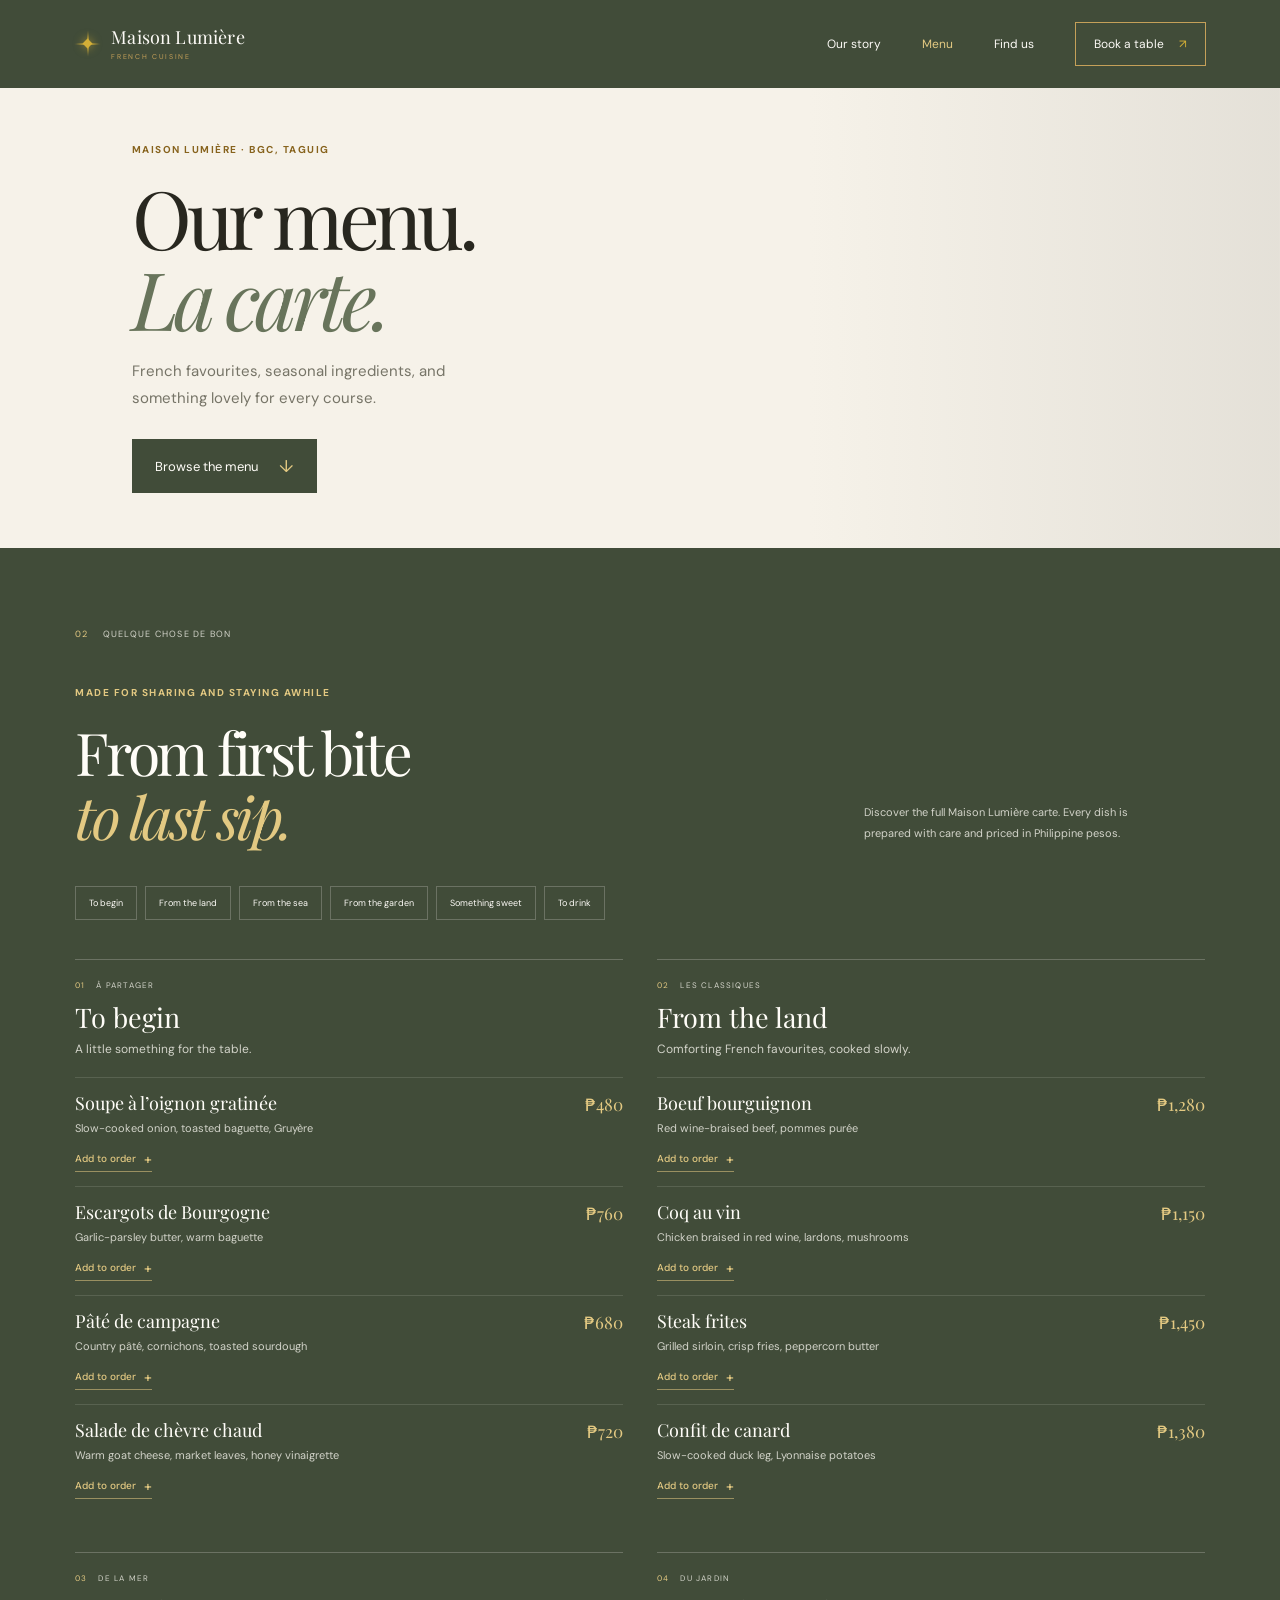
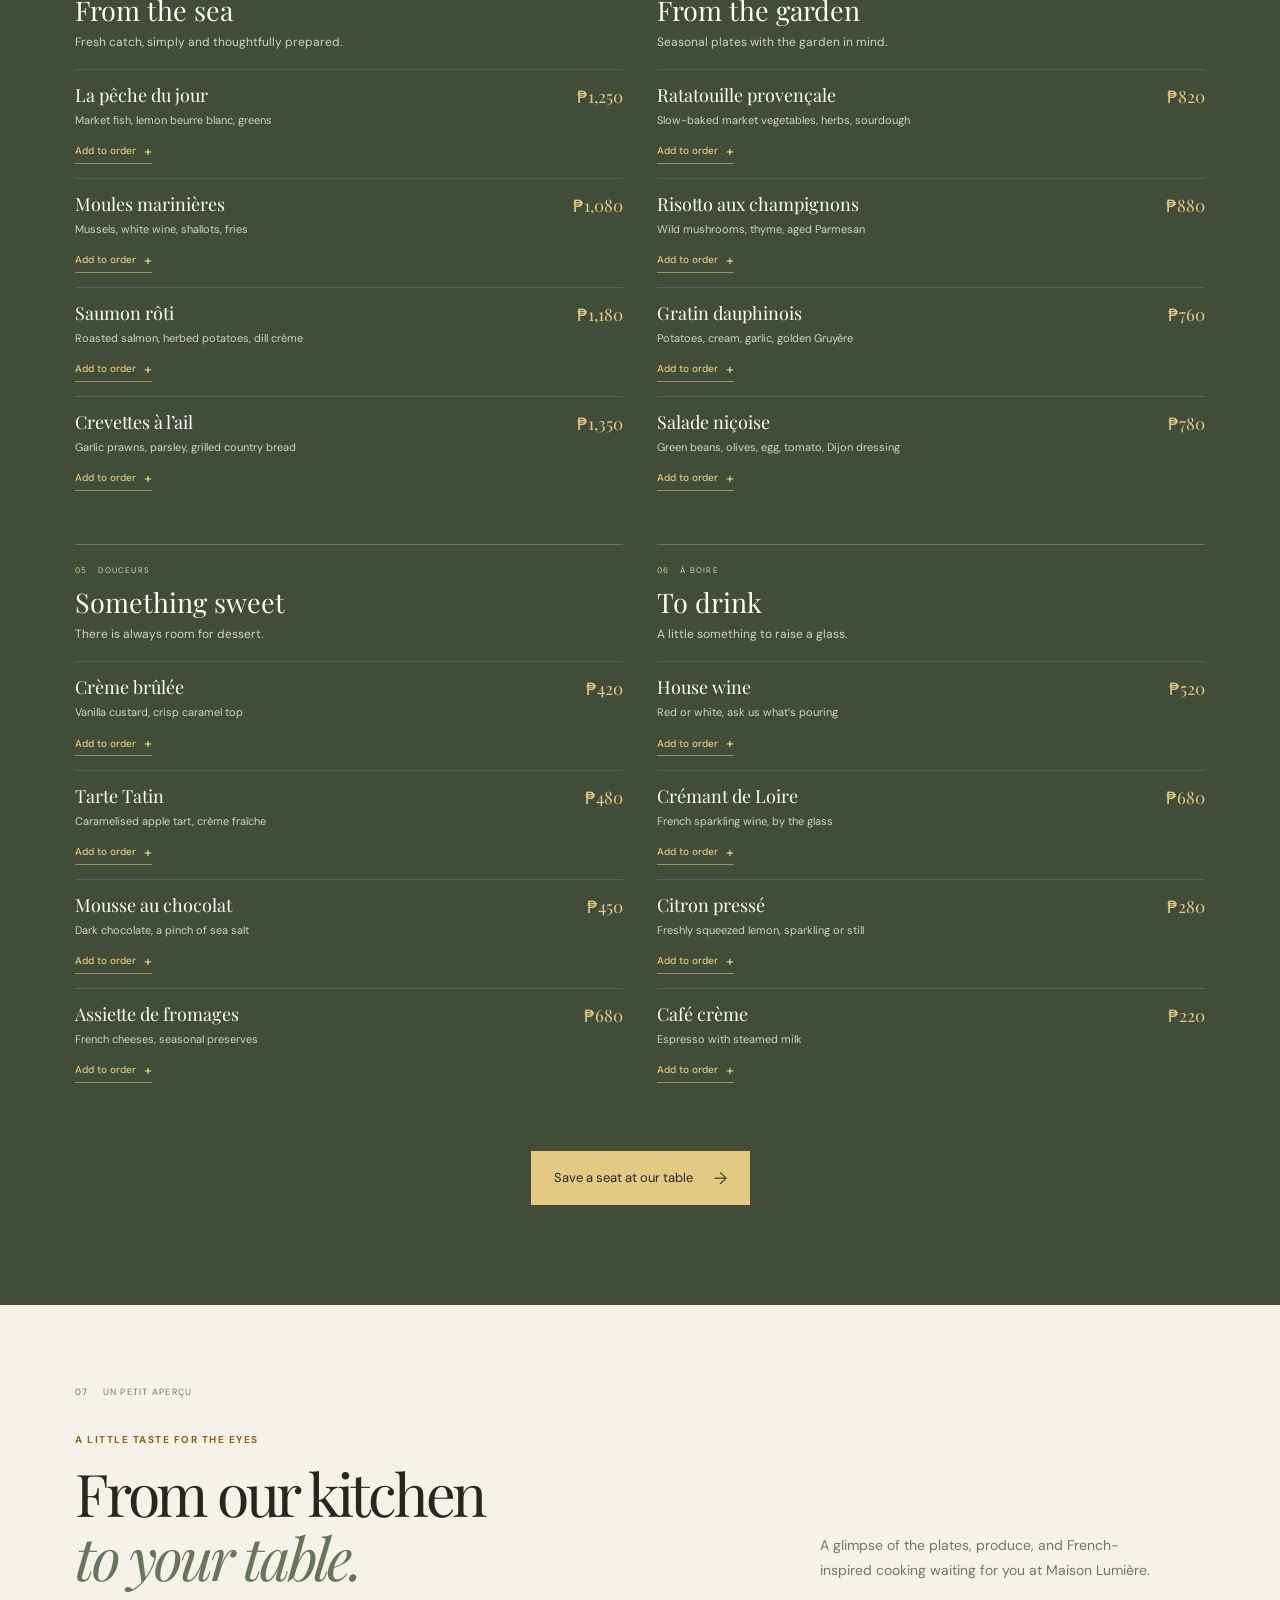
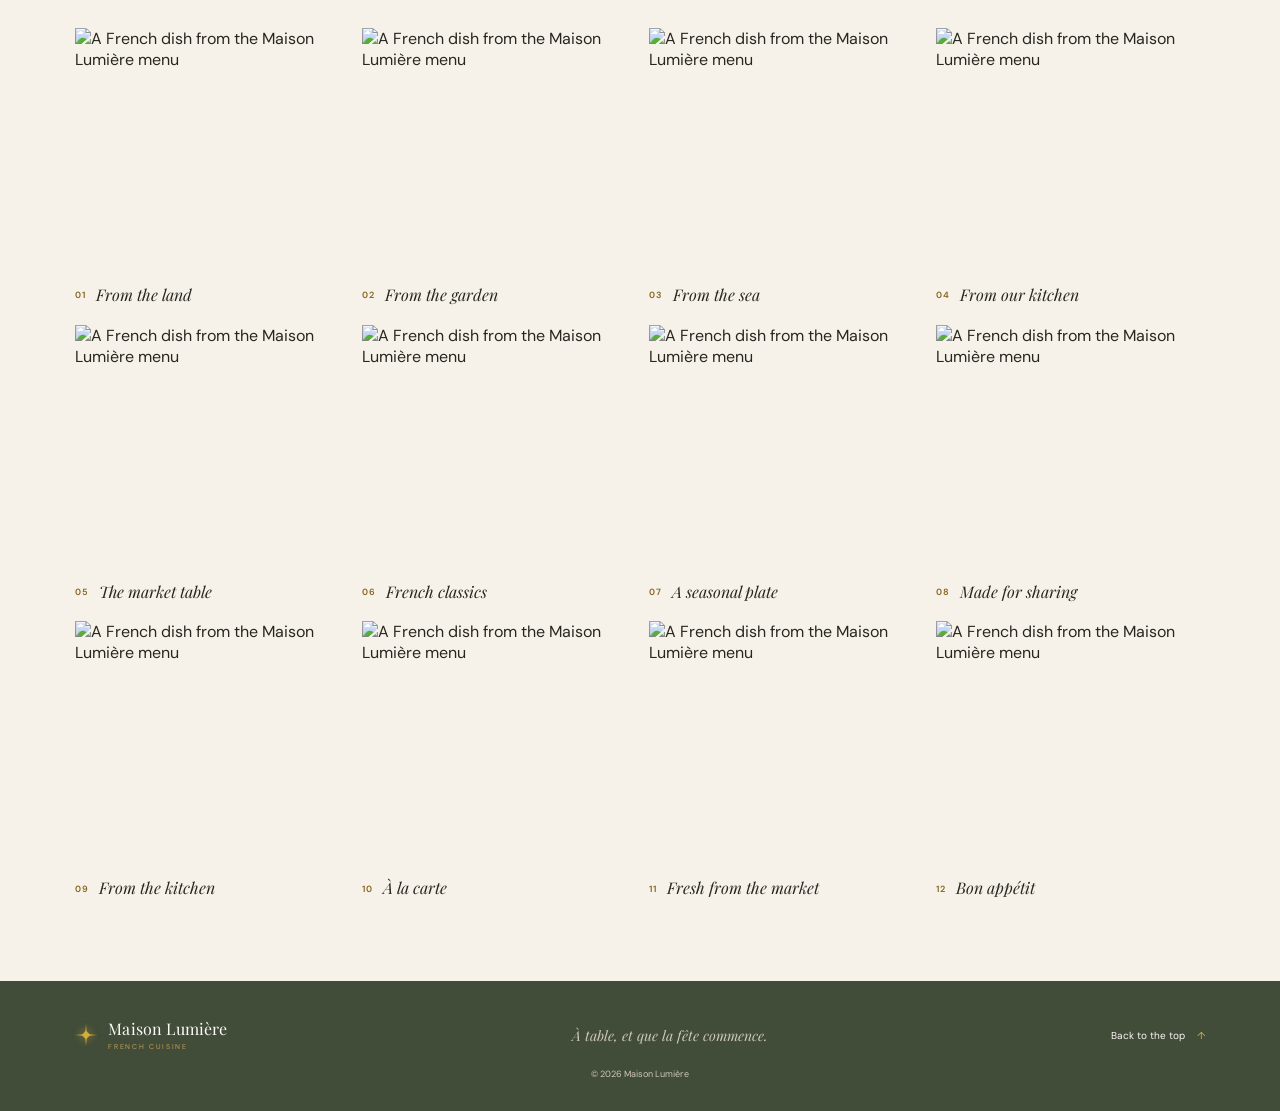
==== maison-lumiere-website/menu.html @ 38ede460 "Add Maison Lumière website pages Add the front-end pages, shared styles and scripts, and the standal" ====
<!doctype html>
<html lang="en">
<head>
  <meta charset="utf-8">
  <meta name="viewport" content="width=device-width, initial-scale=1">
  <meta name="theme-color" content="#f6f2e9">
  <meta name="description" content="Explore the Maison Lumière menu: French bistro favourites, seasonal plates, desserts, and drinks in Philippine pesos.">
  <title>Our Menu — Maison Lumière</title>
  <link rel="preconnect" href="https://fonts.googleapis.com">
  <link rel="preconnect" href="https://fonts.gstatic.com" crossorigin>
  <link href="https://fonts.googleapis.com/css2?family=DM+Sans:wght@400;500;600;700&family=Montserrat:wght@400;500&family=Playfair+Display:ital,wght@0,400;0,500;0,600;1,400;1,500&display=swap" rel="stylesheet">
  <link rel="stylesheet" href="styles.css">
  <script src="script.js" defer></script>
</head>
<body>
  <header class="site-header">
    <a class="brand" href="index.html" aria-label="Maison Lumière home">
      <span class="brand-mark" aria-hidden="true"><span></span></span>
      <span class="brand-name">Maison Lumière<small>French Cuisine</small></span>
    </a>
    <button class="menu-toggle" type="button" aria-expanded="false" aria-controls="site-nav">
      <span class="sr-only">Toggle navigation</span>
      <span></span><span></span>
    </button>
    <nav class="site-nav" id="site-nav" aria-label="Main navigation">
      <a href="index.html#story">Our story</a>
      <a href="menu.html" aria-current="page">Menu</a>
      <a href="index.html#location">Find us</a>
      <a class="nav-booking" href="index.html#reserve">Book a table <span aria-hidden="true">↗</span></a>
    </nav>
  </header>

  <main>
    <section class="menu-page-hero" id="top">
      <div class="menu-page-hero-copy">
        <p class="eyebrow">MAISON LUMIÈRE · BGC, TAGUIG</p>
        <h1>Our menu.<br><em>La carte.</em></h1>
        <p>French favourites, seasonal ingredients, and something lovely for every course.</p>
        <a class="button button-dark" href="#starters">Browse the menu <span aria-hidden="true">↓</span></a>
      </div>
      <div class="menu-page-hero-image" role="img" aria-label="A server bringing a plated dish to the table"></div>
    </section>

    <section class="menu-section menu-page-section" id="menu">
      <div class="section-wrap">
        <div class="section-kicker section-kicker-light"><span>02</span><span>QUELQUE CHOSE DE BON</span></div>
        <div class="menu-heading">
          <div>
            <p class="eyebrow">Made for sharing and staying awhile</p>
            <h2>From first bite<br><em>to last sip.</em></h2>
          </div>
          <p>Discover the full Maison Lumière carte. Every dish is prepared with care and priced in Philippine pesos.</p>
        </div>
        <nav class="menu-categories" aria-label="Menu categories">
          <a href="#starters">To begin</a>
          <a href="#mains">From the land</a>
          <a href="#seafood">From the sea</a>
          <a href="#vegetarian">From the garden</a>
          <a href="#desserts">Something sweet</a>
          <a href="#drinks">To drink</a>
        </nav>
        <div class="menu-grid">
          <article class="menu-category" id="starters">
            <p class="menu-category-label">01 <span>À PARTAGER</span></p>
            <h3>To begin</h3>
            <p class="menu-category-intro">A little something for the table.</p>
            <ul class="menu-list">
              <li><div><h4>Soupe à l’oignon gratinée</h4><p>Slow-cooked onion, toasted baguette, Gruyère</p></div><span class="menu-price">₱480</span></li>
              <li><div><h4>Escargots de Bourgogne</h4><p>Garlic-parsley butter, warm baguette</p></div><span class="menu-price">₱760</span></li>
              <li><div><h4>Pâté de campagne</h4><p>Country pâté, cornichons, toasted sourdough</p></div><span class="menu-price">₱680</span></li>
              <li><div><h4>Salade de chèvre chaud</h4><p>Warm goat cheese, market leaves, honey vinaigrette</p></div><span class="menu-price">₱720</span></li>
            </ul>
          </article>
          <article class="menu-category" id="mains">
            <p class="menu-category-label">02 <span>LES CLASSIQUES</span></p>
            <h3>From the land</h3>
            <p class="menu-category-intro">Comforting French favourites, cooked slowly.</p>
            <ul class="menu-list">
              <li><div><h4>Boeuf bourguignon</h4><p>Red wine-braised beef, pommes purée</p></div><span class="menu-price">₱1,280</span></li>
              <li><div><h4>Coq au vin</h4><p>Chicken braised in red wine, lardons, mushrooms</p></div><span class="menu-price">₱1,150</span></li>
              <li><div><h4>Steak frites</h4><p>Grilled sirloin, crisp fries, peppercorn butter</p></div><span class="menu-price">₱1,450</span></li>
              <li><div><h4>Confit de canard</h4><p>Slow-cooked duck leg, Lyonnaise potatoes</p></div><span class="menu-price">₱1,380</span></li>
            </ul>
          </article>
          <article class="menu-category" id="seafood">
            <p class="menu-category-label">03 <span>DE LA MER</span></p>
            <h3>From the sea</h3>
            <p class="menu-category-intro">Fresh catch, simply and thoughtfully prepared.</p>
            <ul class="menu-list">
              <li><div><h4>La pêche du jour</h4><p>Market fish, lemon beurre blanc, greens</p></div><span class="menu-price">₱1,250</span></li>
              <li><div><h4>Moules marinières</h4><p>Mussels, white wine, shallots, fries</p></div><span class="menu-price">₱1,080</span></li>
              <li><div><h4>Saumon rôti</h4><p>Roasted salmon, herbed potatoes, dill crème</p></div><span class="menu-price">₱1,180</span></li>
              <li><div><h4>Crevettes à l’ail</h4><p>Garlic prawns, parsley, grilled country bread</p></div><span class="menu-price">₱1,350</span></li>
            </ul>
          </article>
          <article class="menu-category" id="vegetarian">
            <p class="menu-category-label">04 <span>DU JARDIN</span></p>
            <h3>From the garden</h3>
            <p class="menu-category-intro">Seasonal plates with the garden in mind.</p>
            <ul class="menu-list">
              <li><div><h4>Ratatouille provençale</h4><p>Slow-baked market vegetables, herbs, sourdough</p></div><span class="menu-price">₱820</span></li>
              <li><div><h4>Risotto aux champignons</h4><p>Wild mushrooms, thyme, aged Parmesan</p></div><span class="menu-price">₱880</span></li>
              <li><div><h4>Gratin dauphinois</h4><p>Potatoes, cream, garlic, golden Gruyère</p></div><span class="menu-price">₱760</span></li>
              <li><div><h4>Salade niçoise</h4><p>Green beans, olives, egg, tomato, Dijon dressing</p></div><span class="menu-price">₱780</span></li>
            </ul>
          </article>
          <article class="menu-category" id="desserts">
            <p class="menu-category-label">05 <span>DOUCEURS</span></p>
            <h3>Something sweet</h3>
            <p class="menu-category-intro">There is always room for dessert.</p>
            <ul class="menu-list">
              <li><div><h4>Crème brûlée</h4><p>Vanilla custard, crisp caramel top</p></div><span class="menu-price">₱420</span></li>
              <li><div><h4>Tarte Tatin</h4><p>Caramelised apple tart, crème fraîche</p></div><span class="menu-price">₱480</span></li>
              <li><div><h4>Mousse au chocolat</h4><p>Dark chocolate, a pinch of sea salt</p></div><span class="menu-price">₱450</span></li>
              <li><div><h4>Assiette de fromages</h4><p>French cheeses, seasonal preserves</p></div><span class="menu-price">₱680</span></li>
            </ul>
          </article>
          <article class="menu-category" id="drinks">
            <p class="menu-category-label">06 <span>À BOIRE</span></p>
            <h3>To drink</h3>
            <p class="menu-category-intro">A little something to raise a glass.</p>
            <ul class="menu-list">
              <li><div><h4>House wine</h4><p>Red or white, ask us what’s pouring</p></div><span class="menu-price">₱520</span></li>
              <li><div><h4>Crémant de Loire</h4><p>French sparkling wine, by the glass</p></div><span class="menu-price">₱680</span></li>
              <li><div><h4>Citron pressé</h4><p>Freshly squeezed lemon, sparkling or still</p></div><span class="menu-price">₱280</span></li>
              <li><div><h4>Café crème</h4><p>Espresso with steamed milk</p></div><span class="menu-price">₱220</span></li>
            </ul>
          </article>
        </div>
        <a class="button button-menu menu-booking-link" href="index.html#reserve">Save a seat at our table <span aria-hidden="true">→</span></a>
      </div>
    </section>

    <section class="food-gallery" id="gallery">
      <div class="section-wrap">
        <div class="section-kicker"><span>07</span><span>UN PETIT APERÇU</span></div>
        <div class="food-gallery-heading">
          <div>
            <p class="eyebrow">A little taste for the eyes</p>
            <h2>From our kitchen<br><em>to your table.</em></h2>
          </div>
          <p>A glimpse of the plates, produce, and French-inspired cooking waiting for you at Maison Lumière.</p>
        </div>
        <div class="food-gallery-grid">
          <figure class="food-gallery-card">
            <img src="images/index_img-7.jpg" alt="A French dish from the Maison Lumière menu" loading="lazy">
            <figcaption><span>01</span> From the land</figcaption>
          </figure>
          <figure class="food-gallery-card">
            <img src="images/index_img-8.jpg" alt="A French dish from the Maison Lumière menu" loading="lazy">
            <figcaption><span>02</span> From the garden</figcaption>
          </figure>
          <figure class="food-gallery-card">
            <img src="images/index_img-9.jpg" alt="A French dish from the Maison Lumière menu" loading="lazy">
            <figcaption><span>03</span> From the sea</figcaption>
          </figure>
          <figure class="food-gallery-card">
            <img src="images/index_img-10.jpg" alt="A French dish from the Maison Lumière menu" loading="lazy">
            <figcaption><span>04</span> From our kitchen</figcaption>
          </figure>
          <figure class="food-gallery-card">
            <img src="images/index_img-11.jpg" alt="A French dish from the Maison Lumière menu" loading="lazy">
            <figcaption><span>05</span> The market table</figcaption>
          </figure>
          <figure class="food-gallery-card">
            <img src="images/index_img-12.jpg" alt="A French dish from the Maison Lumière menu" loading="lazy">
            <figcaption><span>06</span> French classics</figcaption>
          </figure>
          <figure class="food-gallery-card">
            <img src="images/index_img-13.jpg" alt="A French dish from the Maison Lumière menu" loading="lazy">
            <figcaption><span>07</span> A seasonal plate</figcaption>
          </figure>
          <figure class="food-gallery-card">
            <img src="images/index_img-14.jpg" alt="A French dish from the Maison Lumière menu" loading="lazy">
            <figcaption><span>08</span> Made for sharing</figcaption>
          </figure>
          <figure class="food-gallery-card">
            <img src="images/index_img-15.jpg" alt="A French dish from the Maison Lumière menu" loading="lazy">
            <figcaption><span>09</span> From the kitchen</figcaption>
          </figure>
          <figure class="food-gallery-card">
            <img src="images/index_img-16.jpg" alt="A French dish from the Maison Lumière menu" loading="lazy">
            <figcaption><span>10</span> À la carte</figcaption>
          </figure>
          <figure class="food-gallery-card">
            <img src="images/index_img-17.jpg" alt="A French dish from the Maison Lumière menu" loading="lazy">
            <figcaption><span>11</span> Fresh from the market</figcaption>
          </figure>
          <figure class="food-gallery-card">
            <img src="images/index_img-18.jpg" alt="A French dish from the Maison Lumière menu" loading="lazy">
            <figcaption><span>12</span> Bon appétit</figcaption>
          </figure>
        </div>
      </div>
    </section>
  </main>

  <button class="order-cart-toggle" type="button" aria-controls="order-dialog" hidden>
    <span>Your order</span>
    <span class="order-count">0</span>
    <span class="order-cart-total">₱0</span>
  </button>
  <dialog class="order-dialog" id="order-dialog" aria-labelledby="order-dialog-title">
    <form method="dialog">
      <button class="order-dialog-close" aria-label="Close your order">×</button>
    </form>
    <p class="eyebrow">MAISON LUMIÈRE · À TABLE</p>
    <h2 id="order-dialog-title">Your order.</h2>
    <p class="order-dialog-intro">A little something for your table.</p>
    <p class="order-empty">Your order is empty. Add a dish from the menu to begin.</p>
    <ul class="order-items" aria-label="Items in your order"></ul>
    <div class="order-total"><span>Total</span><strong>₱0</strong></div>
    <p class="order-status" aria-live="polite"></p>
    <div class="order-dialog-actions">
      <button class="order-clear" type="button">Clear order</button>
      <button class="order-submit" type="button">Place demo order <span aria-hidden="true">→</span></button>
    </div>
    <p class="order-demo-note">Demo only — your order is not sent to the restaurant.</p>
  </dialog>

  <footer class="site-footer">
    <a class="brand footer-brand" href="index.html" aria-label="Maison Lumière home">
      <span class="brand-mark" aria-hidden="true"><span></span></span>
      <span class="brand-name">Maison Lumière<small>French Cuisine</small></span>
    </a>
    <p>À table, et que la fête commence.</p>
    <a href="#top" class="back-top">Back to the top <span aria-hidden="true">↑</span></a>
    <small class="copyright">© <span id="year"></span> Maison Lumière</small>
  </footer>
</body>
</html>
---- maison-lumiere-website/styles.css ----
:root {
  color-scheme: light;
  --cream: #f6f2e9;
  --paper: #fffdf8;
  --ivory: #fdfbf7;
  --ink: #28271f;
  --charcoal: #1a1a1a;
  --muted: #767467;
  --olive: #414c39;
  --olive-light: #68745b;
  --gold: #d4af37;
  --gold-muted: #c5a059;
  --gold-soft: #e3c982;
  --gold-ink: #87631d;
  --gold-wash: rgba(212, 175, 55, .1);
  --gold-glow: rgba(212, 175, 55, .55);
  --cream-dark: #ece5d8;
  --linen: #e7dfcf;
  --linen-line: #d7c9b4;
  --sand-line: #c6b69e;
  --field-line: #b8ae9d;
  --placeholder: #8c887e;
  --muted-light: #d2d3c9;
  --footer-muted: #d0c9ba;
  --olive-photo: #59634f;
  --line: rgba(40, 39, 31, .17);
  --line-dark: rgba(253, 251, 247, .22);
  --header-height: 88px;
  --serif: "Playfair Display", Georgia, serif;
  --sans: "DM Sans", Arial, sans-serif;
}

* { box-sizing: border-box; }
html { scroll-behavior: smooth; scroll-padding-top: var(--header-height); }
body { margin: 0; background: var(--cream); color: var(--ink); font-family: var(--sans); -webkit-font-smoothing: antialiased; }
a { color: inherit; text-decoration: none; }
button, input, select { font: inherit; }
img { display: block; width: 100%; }
.sr-only { position: absolute; width: 1px; height: 1px; padding: 0; margin: -1px; overflow: hidden; clip: rect(0, 0, 0, 0); white-space: nowrap; border: 0; }

.site-header { height: 88px; padding: 0 5.8%; display: flex; align-items: center; justify-content: space-between; position: relative; z-index: 5; background: var(--olive); }
.brand { display: inline-flex; align-items: center; gap: 10px; padding: 9px 0; background: transparent; color: var(--ivory); }
.brand-mark, .logo-star { position: relative; display: inline-grid; flex: 0 0 auto; place-items: center; --star-color: var(--gold); }
.brand-mark { width: 27px; height: 27px; flex-basis: 27px; }
.brand-mark::before, .brand-mark::after, .logo-star::before, .logo-star::after { position: absolute; content: ""; border-radius: 50%; }
.brand-mark::before, .logo-star::before { width: 2px; height: 100%; background: linear-gradient(to bottom, transparent, var(--star-color), transparent); }
.brand-mark::after, .logo-star::after { width: 100%; height: 2px; background: linear-gradient(to right, transparent, var(--star-color), transparent); }
.brand-mark span, .logo-star span { position: relative; z-index: 1; width: 7px; height: 7px; background: var(--star-color); transform: rotate(45deg); box-shadow: 0 0 9px 1px var(--gold-glow); }
.brand-name { color: var(--ivory); font: 400 18px/1.1 var(--serif); letter-spacing: .01em; white-space: nowrap; }
.brand-name small { display: block; margin-top: 5px; color: var(--gold-muted); font: 400 7px/1 var(--sans); letter-spacing: .24em; text-transform: uppercase; }
.site-nav { display: flex; align-items: center; gap: clamp(22px, 3.2vw, 50px); color: var(--ivory); font-size: 12px; }
.site-nav > a:not(.nav-booking) { transition: color .2s ease; }
.site-nav > a:not(.nav-booking):hover { color: var(--gold-soft); }
.nav-booking { padding: 13px 18px; border: 1px solid var(--gold-muted); }
.nav-booking:hover { background: var(--gold-wash); }
.nav-booking span { margin-left: 12px; color: var(--gold); }
.menu-toggle { display: none; }

.hero { min-height: max(560px, calc(100svh - var(--header-height))); position: relative; display: flex; align-items: center; overflow: hidden; }
.hero-copy { position: relative; z-index: 2; width: 51%; padding: 10px 0 35px 10.3%; }
.eyebrow { margin: 0 0 21px; color: var(--gold-ink); font-size: 10px; font-weight: 700; letter-spacing: .15em; text-transform: uppercase; }
.hero .eyebrow span { display: inline-block; width: 23px; height: 1px; margin: 0 9px 3px 0; background: var(--gold-ink); }
h1, h2, h3, p, figure { margin-top: 0; }
.hero h1 { margin-bottom: 23px; font: 400 clamp(55px, 6.3vw, 92px)/.99 var(--serif); letter-spacing: -.065em; }
h1 em, h2 em { color: var(--olive-light); font-weight: 400; }
.hero-description { max-width: 410px; margin-bottom: 31px; color: var(--muted); font-size: 15px; line-height: 1.8; }
.hero-actions { display: flex; align-items: center; gap: 24px; }
.button { min-height: 54px; padding: 0 23px; display: inline-flex; align-items: center; justify-content: center; gap: 21px; border: 0; cursor: pointer; font-size: 13px; transition: transform .2s ease, background .2s ease; }
.button:hover { transform: translateY(-2px); }
.button-dark { background: var(--olive); color: var(--paper); }
.button-dark:hover { background: var(--olive-light); }
.button span { color: var(--gold-soft); font-size: 17px; }
.text-link { padding-bottom: 5px; border-bottom: 1px solid var(--gold-ink); font-size: 13px; }
.text-link span { margin-left: 8px; color: var(--gold-ink); }
.hero-footnote { display: flex; align-items: center; gap: 9px; margin-top: 60px; color: var(--muted); font: italic 13px var(--serif); }
.hero-star { width: 17px; height: 17px; --star-color: var(--gold-ink); }
.hero-star::before, .hero-star::after { width: 1px; height: 100%; }
.hero-star::after { width: 100%; height: 1px; }
.hero-star span { width: 5px; height: 5px; box-shadow: 0 0 6px 1px var(--gold-glow); }
.hero-image { position: absolute; inset: 0 0 0 49%; background: linear-gradient(90deg, var(--cream) 0%, rgba(246,242,233,.09) 28%, rgba(20,19,16,.08) 100%), url("images/header-bg.png") center/cover no-repeat; }
.image-caption { position: absolute; right: 6%; bottom: 38px; left: 6%; display: flex; justify-content: flex-end; color: var(--ivory); font-size: 9px; letter-spacing: .15em; text-shadow: 0 1px 8px rgba(0,0,0,.4); }
.round-stamp { position: absolute; top: 14%; right: 10%; width: 112px; height: 112px; border: 1px solid rgba(253,251,247,.76); border-radius: 50%; display: flex; flex-direction: column; align-items: center; justify-content: center; color: var(--ivory); font: italic 11px var(--serif); text-shadow: 0 1px 8px rgba(0,0,0,.45); transform: rotate(9deg); }
.round-stamp strong { margin: 1px 0; color: var(--gold-soft); font: 18px var(--sans); }
.scroll-cue { position: absolute; z-index: 2; left: 5.8%; bottom: 27px; display: flex; gap: 14px; align-items: center; color: var(--muted); font-size: 9px; letter-spacing: .11em; text-transform: uppercase; }
.scroll-cue span + span { color: var(--gold-ink); font-size: 16px; }

.section-wrap { width: min(1130px, 88.4%); margin: 0 auto; }
.intro { min-height: 100svh; padding-top: clamp(58px, 8svh, 104px); padding-bottom: clamp(58px, 8svh, 104px); position: relative; display: grid; grid-template-columns: .92fr 1.08fr; column-gap: 7%; align-content: center; }
.section-kicker { display: flex; gap: 14px; align-items: center; color: var(--muted); font-size: 9px; letter-spacing: .14em; }
.section-kicker span:first-child { color: var(--gold-ink); }
.intro > .section-kicker { grid-column: 1 / -1; margin-bottom: clamp(25px, 4svh, 42px); }
.intro-copy { padding-left: 0; }
.intro-copy h2, .menu-heading h2, .promise-copy h2, .reservation-copy h2 { margin-bottom: 25px; font: 400 clamp(42px, 4.6vw, 66px)/1.08 var(--serif); letter-spacing: -.055em; }
.intro-copy > p:not(.eyebrow), .promise-copy > p:not(.eyebrow) { max-width: 500px; color: var(--muted); font-size: 15px; line-height: 1.8; }
.intro-copy .text-link { display: inline-block; margin-top: 12px; }
.story-photo { position: relative; align-self: center; margin: 0; padding: 0 25px 27px 0; }
.story-photo::after { content: ""; position: absolute; z-index: -1; right: 0; bottom: 0; width: 72%; height: 75%; background: var(--linen); }
.story-photo img { width: 100%; height: min(58svh, 520px); object-fit: cover; }
.story-photo figcaption { position: absolute; right: 41px; bottom: 43px; left: 17px; display: flex; justify-content: space-between; align-items: baseline; color: var(--ivory); text-shadow: 0 1px 6px #333; }
.story-photo figcaption span:first-child { font: italic 19px var(--serif); }
.story-photo figcaption span:last-child { font-size: 9px; letter-spacing: .12em; }

.menu-section { min-height: 100svh; padding: 94px 0 100px; background: var(--olive); color: var(--paper); }
.menu-preview { min-height: 100svh; padding: clamp(70px, 9svh, 110px) 0; display: grid; align-items: center; background: var(--olive); color: var(--paper); }
.menu-preview .section-kicker-light { margin-bottom: clamp(30px, 5svh, 46px); }
.menu-preview .menu-heading { margin-bottom: 32px; }
.menu-preview .menu-heading > p { width: min(330px, 34%); font-size: 13px; }
.menu-preview-grid { display: grid; grid-template-columns: repeat(3, minmax(0, 1fr)); gap: 22px; }
.menu-preview-card { position: relative; min-height: clamp(220px, 30vw, 360px); overflow: hidden; background: var(--charcoal); }
.menu-preview-card::after { position: absolute; inset: 40% 0 0; background: linear-gradient(transparent, rgba(26, 26, 26, .78)); content: ""; }
.menu-preview-card img { width: 100%; height: 100%; position: absolute; inset: 0; object-fit: cover; transition: transform .35s ease; }
.menu-preview-card:hover img { transform: scale(1.04); }
.menu-preview-label { position: absolute; z-index: 1; right: 18px; bottom: 17px; left: 18px; color: var(--ivory); font-size: 10px; letter-spacing: .12em; }
.button-menu { margin-top: 34px; background: var(--gold-soft); color: var(--ink); }
.button-menu span { color: var(--olive); }
.button-menu:hover { background: var(--ivory); }
.menu-page-hero { min-height: 440px; position: relative; display: flex; align-items: center; overflow: hidden; background: var(--cream); }
.menu-page-hero-copy { position: relative; z-index: 1; width: 51%; padding: 55px 5% 55px 10.3%; }
.menu-page-hero-copy h1 { margin-bottom: 20px; font: 400 clamp(54px, 6.3vw, 82px)/1 var(--serif); letter-spacing: -.065em; }
.menu-page-hero-copy h1 em { color: var(--olive-light); }
.menu-page-hero-copy > p:not(.eyebrow) { max-width: 380px; margin-bottom: 27px; color: var(--muted); font-size: 15px; line-height: 1.8; }
.menu-page-hero-image { position: absolute; inset: 0 0 0 49%; background-color: var(--cream); background-image: linear-gradient(90deg, var(--cream) 0%, rgba(246,242,233,.09) 28%, rgba(20,19,16,.08) 100%), url("images/menu-hero.jpg"); background-position: center, right center; background-size: 100% 100%, auto 100%; background-repeat: no-repeat; }
.menu-page-section { padding-top: 80px; }
.menu-booking-link { display: flex; width: fit-content; margin: 54px auto 0; }
.site-nav > a[aria-current="page"] { color: var(--gold-soft); }
.food-gallery { padding: clamp(68px, 9svh, 105px) 0; background: var(--cream); color: var(--ink); }
.food-gallery .section-kicker { margin-bottom: 35px; }
.food-gallery-heading { display: flex; justify-content: space-between; align-items: end; gap: 40px; margin-bottom: 40px; }
.food-gallery-heading .eyebrow { margin-bottom: 15px; }
.food-gallery-heading h2 { margin: 0; font: 400 clamp(42px, 4.6vw, 62px)/1.08 var(--serif); letter-spacing: -.055em; }
.food-gallery-heading h2 em { color: var(--olive-light); }
.food-gallery-heading > p { max-width: 340px; margin: 0 4% 5px 20px; color: var(--muted); font-size: 14px; line-height: 1.8; }
.food-gallery-grid { display: grid; grid-template-columns: repeat(4, minmax(0, 1fr)); gap: 18px; }
.food-gallery-card { min-width: 0; margin: 0; }
.food-gallery-card img { width: 100%; height: clamp(170px, 19vw, 270px); object-fit: cover; }
.food-gallery-card figcaption { display: flex; align-items: center; gap: 10px; padding-top: 13px; font: italic 16px/1.4 var(--serif); }
.food-gallery-card figcaption span { color: var(--gold-ink); font: 600 9px var(--sans); letter-spacing: .12em; }
.section-kicker-light { margin-bottom: 46px; color: var(--muted-light); }
.section-kicker-light span:first-child { color: var(--gold-soft); }
.menu-heading { display: flex; justify-content: space-between; align-items: end; margin-bottom: 39px; }
.menu-heading .eyebrow { color: var(--gold-soft); }
.menu-heading h2 { margin-bottom: 0; }
.menu-heading h2 em { color: var(--gold-soft); }
.menu-heading > p { width: 285px; margin: 0 5% 4px 30px; color: var(--muted-light); font-size: 11px; line-height: 1.9; }
.menu-categories { display: flex; flex-wrap: wrap; gap: 8px; margin: 0 0 39px; }
.menu-categories a { padding: 10px 13px; border: 1px solid var(--line-dark); color: var(--ivory); font-size: 9px; transition: color .2s ease, border-color .2s ease, background .2s ease; }
.menu-categories a:hover, .menu-categories a:focus-visible { border-color: var(--gold); background: var(--gold-wash); color: var(--gold-soft); }
.menu-grid { display: grid; grid-template-columns: repeat(2, minmax(0, 1fr)); column-gap: 34px; row-gap: 39px; }
.menu-category { min-width: 0; padding-top: 20px; border-top: 1px solid var(--line-dark); scroll-margin-top: 24px; }
.menu-category-label { display: flex; gap: 11px; margin-bottom: 12px; color: var(--gold-soft); font-size: 8px; letter-spacing: .15em; }
.menu-category-label span { color: var(--muted-light); }
.menu-category > h3 { margin-bottom: 7px; font: 400 27px/1.15 var(--serif); }
.menu-category-intro { margin-bottom: 0; color: var(--muted-light); font-size: 12px; line-height: 1.6; }
.menu-list { margin: 17px 0 0; padding: 0; list-style: none; }
.menu-list li { display: flex; justify-content: space-between; gap: 12px; padding: 14px 0; border-top: 1px solid rgba(253, 251, 247, .12); }
.menu-list li > div { min-width: 0; }
.menu-list h4 { margin: 0 0 5px; font: 400 18px/1.3 var(--serif); }
.menu-list li p { margin: 0; color: var(--muted-light); font-size: 11px; line-height: 1.6; }
.menu-price { flex: 0 0 auto; padding-top: 1px; color: var(--gold-soft); font: 17px/1.3 var(--serif); white-space: nowrap; }
.add-to-order { display: inline-flex; align-items: center; gap: 8px; margin-top: 9px; padding: 5px 0; border: 0; border-bottom: 1px solid rgba(227,201,130,.55); background: transparent; color: var(--gold-soft); cursor: pointer; font: 500 10px var(--sans); transition: color .2s ease, border-color .2s ease; }
.add-to-order span { font-size: 14px; line-height: 1; }
.add-to-order:hover, .add-to-order:focus-visible { border-color: var(--ivory); color: var(--ivory); outline: none; }
.order-cart-toggle { position: fixed; z-index: 6; right: 26px; bottom: 24px; min-height: 52px; display: inline-flex; align-items: center; gap: 14px; padding: 0 17px; border: 1px solid var(--gold-muted); background: var(--olive); color: var(--ivory); box-shadow: 0 8px 24px rgba(26,26,26,.2); cursor: pointer; font-size: 12px; }
.order-cart-toggle[hidden] { display: none; }
.order-count { min-width: 22px; height: 22px; display: inline-grid; place-items: center; border-radius: 50%; background: var(--gold-soft); color: var(--olive); font-size: 10px; font-weight: 700; }
.order-cart-total { padding-left: 12px; border-left: 1px solid var(--line-dark); color: var(--gold-soft); font-family: var(--serif); font-size: 15px; }
.order-dialog { position: fixed; width: min(520px, calc(100% - 32px)); max-height: min(82svh, 760px); overflow: auto; padding: 36px; border: 1px solid var(--sand-line); background: var(--cream); color: var(--ink); box-shadow: 0 22px 70px rgba(26,26,26,.32); }
.order-dialog::backdrop { background: rgba(26,26,26,.62); backdrop-filter: blur(3px); }
.order-dialog > form { position: absolute; top: 20px; right: 20px; }
.order-dialog-close { width: 34px; height: 34px; border: 1px solid var(--linen-line); border-radius: 50%; background: transparent; color: var(--olive); cursor: pointer; font-size: 21px; line-height: 1; }
.order-dialog-close:hover, .order-dialog-close:focus-visible { border-color: var(--olive); outline: none; }
.order-dialog > .eyebrow { margin-bottom: 14px; color: var(--gold-ink); }
.order-dialog h2 { margin: 0 42px 8px 0; font: 400 clamp(34px, 5vw, 48px)/1.1 var(--serif); letter-spacing: -.045em; }
.order-dialog-intro, .order-empty { color: var(--muted); font-size: 13px; line-height: 1.6; }
.order-empty { padding: 19px 0; }
.order-items { max-height: 36svh; overflow-y: auto; margin: 0; padding: 0; list-style: none; }
.order-items > li { display: grid; grid-template-columns: minmax(0, 1fr) auto; gap: 8px 14px; padding: 15px 0; border-top: 1px solid var(--linen-line); }
.order-item-name { font: 400 16px/1.35 var(--serif); }
.order-item-subtotal { color: var(--gold-ink); font: 15px var(--serif); white-space: nowrap; }
.order-quantity-controls { grid-column: 1 / -1; display: flex; align-items: center; gap: 10px; }
.order-quantity-controls button { width: 27px; height: 27px; border: 1px solid var(--linen-line); background: transparent; color: var(--olive); cursor: pointer; }
.order-quantity-controls button:hover, .order-quantity-controls button:focus-visible { border-color: var(--olive); outline: none; }
.order-quantity { min-width: 14px; color: var(--ink); font-size: 12px; text-align: center; }
.order-remove { margin-left: auto; border: 0 !important; color: var(--muted) !important; font-size: 11px; text-decoration: underline; width: auto !important; }
.order-total { display: flex; justify-content: space-between; margin-top: 16px; padding-top: 17px; border-top: 1px solid var(--linen-line); font: 15px var(--sans); }
.order-total strong { color: var(--olive); font: 600 19px var(--serif); }
.order-status { min-height: 0; margin: 0; color: var(--olive); font-size: 12px; line-height: 1.5; }
.order-status:not(:empty) { margin-top: 14px; padding: 12px; background: rgba(65,76,57,.08); }
.order-dialog-actions { display: flex; justify-content: space-between; gap: 12px; margin-top: 20px; }
.order-dialog-actions button { min-height: 44px; padding: 0 14px; cursor: pointer; font: 500 11px var(--sans); }
.order-clear { border: 1px solid var(--linen-line); background: transparent; color: var(--muted); }
.order-clear:hover, .order-clear:focus-visible { border-color: var(--olive); color: var(--olive); outline: none; }
.order-submit { border: 1px solid var(--olive); background: var(--olive); color: var(--ivory); }
.order-submit span { margin-left: 8px; color: var(--gold-soft); }
.order-submit:hover, .order-submit:focus-visible { background: var(--olive-light); outline: none; }
.order-submit:disabled, .order-clear:disabled { cursor: not-allowed; opacity: .48; }
.order-demo-note { margin: 18px 0 0; color: var(--muted); font-size: 10px; line-height: 1.5; }
.menu-footnote { margin: 42px 0 0; color: var(--gold-soft); text-align: center; font: 11px/1.5 var(--sans); letter-spacing: .04em; }
.menu-footnote small { display: block; margin-top: 6px; color: var(--muted-light); font-size: 9px; letter-spacing: 0; }

.promise { min-height: 100svh; padding-top: clamp(70px, 9svh, 120px); padding-bottom: clamp(70px, 9svh, 120px); display: grid; grid-template-columns: 1.03fr .97fr; gap: 10%; align-content: center; align-items: center; }
.promise-photo { position: relative; }
.promise-photo::before { content: ""; position: absolute; top: -18px; left: -18px; width: 70%; height: 65%; border: 1px solid var(--sand-line); }
.promise-photo img { position: relative; width: 100%; height: min(58svh, 520px); object-fit: cover; }
.photo-label { position: absolute; right: -22px; bottom: 18px; padding: 12px 15px; background: var(--paper); color: var(--muted); font-size: 8px; letter-spacing: .13em; }
.promise-copy .section-kicker { margin-bottom: 45px; }
.promise-copy h2 { margin-bottom: 21px; }
.promise-details { display: grid; gap: 17px; margin: 28px 0; }
.promise-details > div { display: flex; gap: 12px; align-items: flex-start; font-size: 13px; line-height: 1.5; }
.detail-icon { width: 14px; height: 14px; --star-color: var(--gold-ink); }
.detail-icon::before, .detail-icon::after { width: 1px; height: 100%; }
.detail-icon::after { width: 100%; height: 1px; }
.detail-icon span { width: 4px; height: 4px; box-shadow: 0 0 5px 1px var(--gold-glow); }
.promise-details small { color: var(--muted); font-size: 12px; }

.location-section { min-height: 100svh; padding: clamp(60px, 8svh, 100px) 5.8%; display: grid; align-items: center; background: var(--olive); color: var(--ivory); }
.location-inner { width: min(1250px, 100%); min-height: min(70svh, 650px); margin: 0 auto; display: grid; grid-template-columns: .82fr 1.18fr; align-items: stretch; gap: 7%; }
.location-copy { align-self: center; padding: 20px 0; }
.location-copy .section-kicker { color: var(--muted-light); }
.location-copy .section-kicker span:first-child, .location-copy .eyebrow { color: var(--gold-soft); }
.location-copy .section-kicker { margin-bottom: clamp(34px, 5svh, 55px); }
.location-copy .eyebrow { margin-bottom: 16px; }
.location-copy h2 { margin: 0 0 27px; font: 400 clamp(44px, 4.6vw, 66px)/1.06 var(--serif); letter-spacing: -.055em; }
.location-copy h2 em { color: var(--gold-soft); }
.location-address { margin: 0 0 18px; font: 400 clamp(19px, 2vw, 25px)/1.65 var(--serif); }
.location-note { max-width: 350px; margin-bottom: 24px; color: var(--muted-light); font-size: 14px; line-height: 1.8; }
.location-copy .text-link { border-color: var(--gold-soft); }
.location-copy .text-link span { color: var(--gold-soft); }
.location-map { position: relative; min-height: 440px; overflow: hidden; border: 8px solid var(--olive); background: var(--olive); }
.location-map::after { position: absolute; inset: 8px; background: var(--olive); content: ""; opacity: .32; mix-blend-mode: multiply; pointer-events: none; }
.location-map iframe { display: block; width: 100%; height: 100%; min-height: inherit; border: 0; filter: grayscale(1) sepia(.12); }

.reservation { min-height: 100svh; padding: clamp(70px, 9svh, 110px) 6%; display: grid; align-items: center; background: var(--cream-dark); color: var(--ink); }
.reservation-inner { width: min(1030px, 100%); margin: auto; display: grid; grid-template-columns: .8fr 1.2fr; gap: 11%; align-items: center; }
.reservation-copy .eyebrow { margin-bottom: 17px; color: var(--gold-ink); }
.reservation-copy h2 { font-size: clamp(40px, 4vw, 54px); }
.reservation-copy h2 em { color: var(--olive-light); }
.reservation-copy > p:not(.eyebrow) { max-width: 330px; color: var(--muted); font-size: 15px; line-height: 1.8; }
.reservation-aside { display: flex; gap: 11px; align-items: center; margin-top: 34px; font: italic 13px/1.5 var(--serif); }
.reservation-star { width: 21px; height: 21px; --star-color: var(--gold-ink); }
.reservation-star::before, .reservation-star::after { width: 1px; height: 100%; }
.reservation-star::after { width: 100%; height: 1px; }
.reservation-star span { width: 5px; height: 5px; box-shadow: 0 0 6px 1px var(--gold-glow); }
.reservation-aside small { color: var(--muted); font-size: 12px; }
.reservation-form { display: grid; gap: 20px; }
.form-row { display: grid; grid-template-columns: 1fr 1fr; gap: 18px; }
.reservation-form label { display: grid; gap: 8px; color: var(--ink); font-size: 12px; font-weight: 600; }
.reservation-form input, .reservation-form select { width: 100%; min-height: 48px; padding: 0 10px; border: 0; border-bottom: 1px solid var(--field-line); border-radius: 0; outline: 0; background: transparent; color: var(--ink); font-size: 13px; }
.reservation-form input:focus, .reservation-form select:focus { border-bottom-color: var(--gold); }
.reservation-form input::placeholder, .reservation-form select:invalid { color: var(--placeholder); }
.reservation-form select option { background: var(--cream-dark); color: var(--ink); }
.button-light { justify-self: start; min-width: 200px; background: var(--olive); color: var(--ivory); }
.button-light:hover { background: var(--charcoal); }
.button-light span { color: var(--gold-soft); }
.form-note { margin: -8px 0 0; color: var(--muted); font-size: 11px; line-height: 1.6; }

.site-footer { min-height: 130px; padding: 30px 5.8%; display: flex; justify-content: space-between; align-items: center; flex-wrap: wrap; gap: 20px; background: var(--olive); color: var(--ivory); }
.footer-brand .brand-mark { width: 24px; height: 24px; flex-basis: 24px; }
.footer-brand .brand-mark span { width: 6px; height: 6px; }
.footer-brand .brand-name { font-size: 16px; }
.site-footer > p { margin: 0; color: var(--footer-muted); font: italic 14px var(--serif); }
.back-top { font-size: 10px; }
.back-top span { margin-left: 9px; color: var(--gold); }
.copyright { width: 100%; margin-top: -12px; color: var(--footer-muted); font-size: 9px; text-align: center; }

@media (min-width: 1400px) {
  .hero-copy { padding-left: max(10.3%, calc((100vw - 1130px) / 2)); }
}
@media (max-width: 850px) {
  :root { --header-height: 76px; }
  .site-header { height: 76px; padding: 0 5%; }
  .site-nav { gap: 18px; font-size: 11px; }
  .hero { min-height: max(540px, calc(100svh - var(--header-height))); }
  .hero-copy { width: 56%; padding-left: 7%; }
  .hero-image { left: 45%; }
  .hero h1 { font-size: clamp(54px, 8vw, 72px); }
  .hero-actions { align-items: flex-start; flex-direction: column; gap: 16px; }
  .hero-footnote { margin-top: 36px; }
  .intro { column-gap: 4%; }
  .intro-copy { padding-left: 0; }
  .promise { gap: 8%; }
  .reservation-inner { gap: 7%; }
  .location-inner { grid-template-columns: .9fr 1.1fr; gap: 5%; }
  .location-map { min-height: 52svh; }
}
@media (max-width: 620px) {
  :root { --header-height: 70px; }
  .site-header { height: 70px; }
  .brand { gap: 8px; padding: 9px 10px; }
  .brand-mark { width: 23px; height: 23px; flex-basis: 23px; }
  .brand-mark span { width: 6px; height: 6px; }
  .brand-name { font-size: 15px; }
  .brand-name small { font-size: 6px; }
  .menu-toggle { width: 42px; height: 42px; display: grid; align-content: center; justify-items: center; gap: 6px; border: 1px solid var(--line-dark); background: transparent; }
  .menu-toggle span:not(.sr-only) { width: 17px; height: 1px; background: var(--gold); transition: transform .2s ease; }
  .menu-toggle[aria-expanded="true"] span:nth-last-child(2) { transform: translateY(3.5px) rotate(45deg); }
  .menu-toggle[aria-expanded="true"] span:last-child { transform: translateY(-3.5px) rotate(-45deg); }
  .site-nav { position: absolute; top: 70px; right: 0; left: 0; padding: 20px 6% 25px; display: none; align-items: stretch; flex-direction: column; gap: 0; border-top: 1px solid var(--line-dark); background: var(--olive); box-shadow: 0 12px 15px rgba(40,39,31,.18); }
  .site-nav.is-open { display: flex; }
  .site-nav > a:not(.nav-booking) { padding: 13px 0; border-bottom: 1px solid var(--line-dark); }
  .nav-booking { margin-top: 15px; text-align: center; }
  .hero { min-height: auto; height: auto; padding: 55px 0 0; display: block; }
  .hero-copy { width: 100%; padding: 0 7% 30px; }
  .hero h1 { font-size: clamp(54px, 14vw, 75px); }
  .hero-description { max-width: 330px; }
  .hero-actions { align-items: center; flex-direction: row; flex-wrap: wrap; }
  .hero-footnote { margin-top: 28px; }
  .hero-image { position: relative; inset: auto; height: 330px; background-position: center; }
  .round-stamp { top: 9%; right: 7%; width: 90px; height: 90px; }
  .scroll-cue { display: none; }
  .section-wrap { width: 86%; }
  .menu-preview { min-height: 0; padding: 70px 0; }
  .menu-preview .menu-heading { display: block; margin-bottom: 30px; }
  .menu-preview .menu-heading > p { width: auto; margin: 18px 0 0; }
  .menu-preview-grid { grid-template-columns: 1fr; gap: 15px; }
  .menu-preview-card { min-height: 250px; }
  .menu-page-hero { min-height: 0; padding-top: 48px; display: block; }
  .menu-page-hero-copy { width: 100%; padding: 0 7% 32px; }
  .menu-page-hero-copy h1 { font-size: clamp(50px, 13vw, 70px); }
  .menu-page-hero-image { position: relative; inset: auto; height: auto; aspect-ratio: 3 / 2; background-position: center, center; background-size: 100% 100%, 100% auto; }
  .order-cart-toggle { right: 14px; bottom: 14px; min-height: 48px; gap: 10px; padding: 0 13px; }
  .order-dialog { padding: 28px 22px; }
  .order-dialog > form { top: 16px; right: 16px; }
  .menu-page-section { padding-top: 70px; }
  .menu-booking-link { margin-top: 38px; }
  .food-gallery { padding: 68px 0; }
  .food-gallery-heading { display: block; margin-bottom: 30px; }
  .food-gallery-heading > p { margin: 18px 0 0; }
  .food-gallery-grid { grid-template-columns: repeat(2, minmax(0, 1fr)); gap: 22px 13px; }
  .food-gallery-card img { height: clamp(150px, 45vw, 230px); }
  .food-gallery-card figcaption { gap: 7px; font-size: 14px; }
  .intro { min-height: 0; padding-top: 72px; padding-bottom: 86px; grid-template-columns: 1fr; gap: 32px; }
  .intro > .section-kicker { margin-bottom: 0; }
  .intro-copy h2, .menu-heading h2, .promise-copy h2 { font-size: 43px; }
  .story-photo { width: 89%; margin-left: auto; }
  .story-photo img { height: clamp(300px, 88vw, 430px); }
  .menu-section { padding: 70px 0; }
  .section-kicker-light { margin-bottom: 37px; }
  .menu-heading { display: block; margin-bottom: 30px; }
  .menu-heading > p { width: auto; margin: 18px 0 0; }
  .menu-categories { gap: 7px; margin-bottom: 32px; }
  .menu-categories a { padding: 9px 10px; font-size: 8px; }
  .menu-grid { grid-template-columns: 1fr; row-gap: 29px; }
  .menu-category { padding-top: 17px; }
  .menu-footnote { margin-top: 32px; line-height: 1.8; }
  .promise { padding-top: 75px; padding-bottom: 77px; grid-template-columns: 1fr; gap: 52px; }
  .promise-photo { width: 88%; }
  .promise-photo img { height: clamp(320px, 95vw, 430px); }
  .promise-copy .section-kicker { margin-bottom: 35px; }
  .location-section { min-height: 0; padding: 72px 7%; }
  .location-inner { min-height: 0; grid-template-columns: 1fr; gap: 34px; }
  .location-copy .section-kicker { margin-bottom: 33px; }
  .location-map { min-height: 340px; }
  .reservation { min-height: 0; padding: 68px 7%; }
  .reservation-inner { grid-template-columns: 1fr; gap: 40px; }
  .reservation-aside { margin-top: 24px; }
  .form-row { grid-template-columns: 1fr; gap: 18px; }
  .site-footer { padding: 29px 7%; justify-content: space-between; }
  .site-footer > p { order: 3; width: 100%; }
  .back-top { order: 2; }
  .copyright { order: 4; margin-top: 0; text-align: left; }
}
@media (prefers-reduced-motion: reduce) {
  *, *::before, *::after { scroll-behavior: auto !important; transition-duration: .01ms !important; animation-duration: .01ms !important; }
}
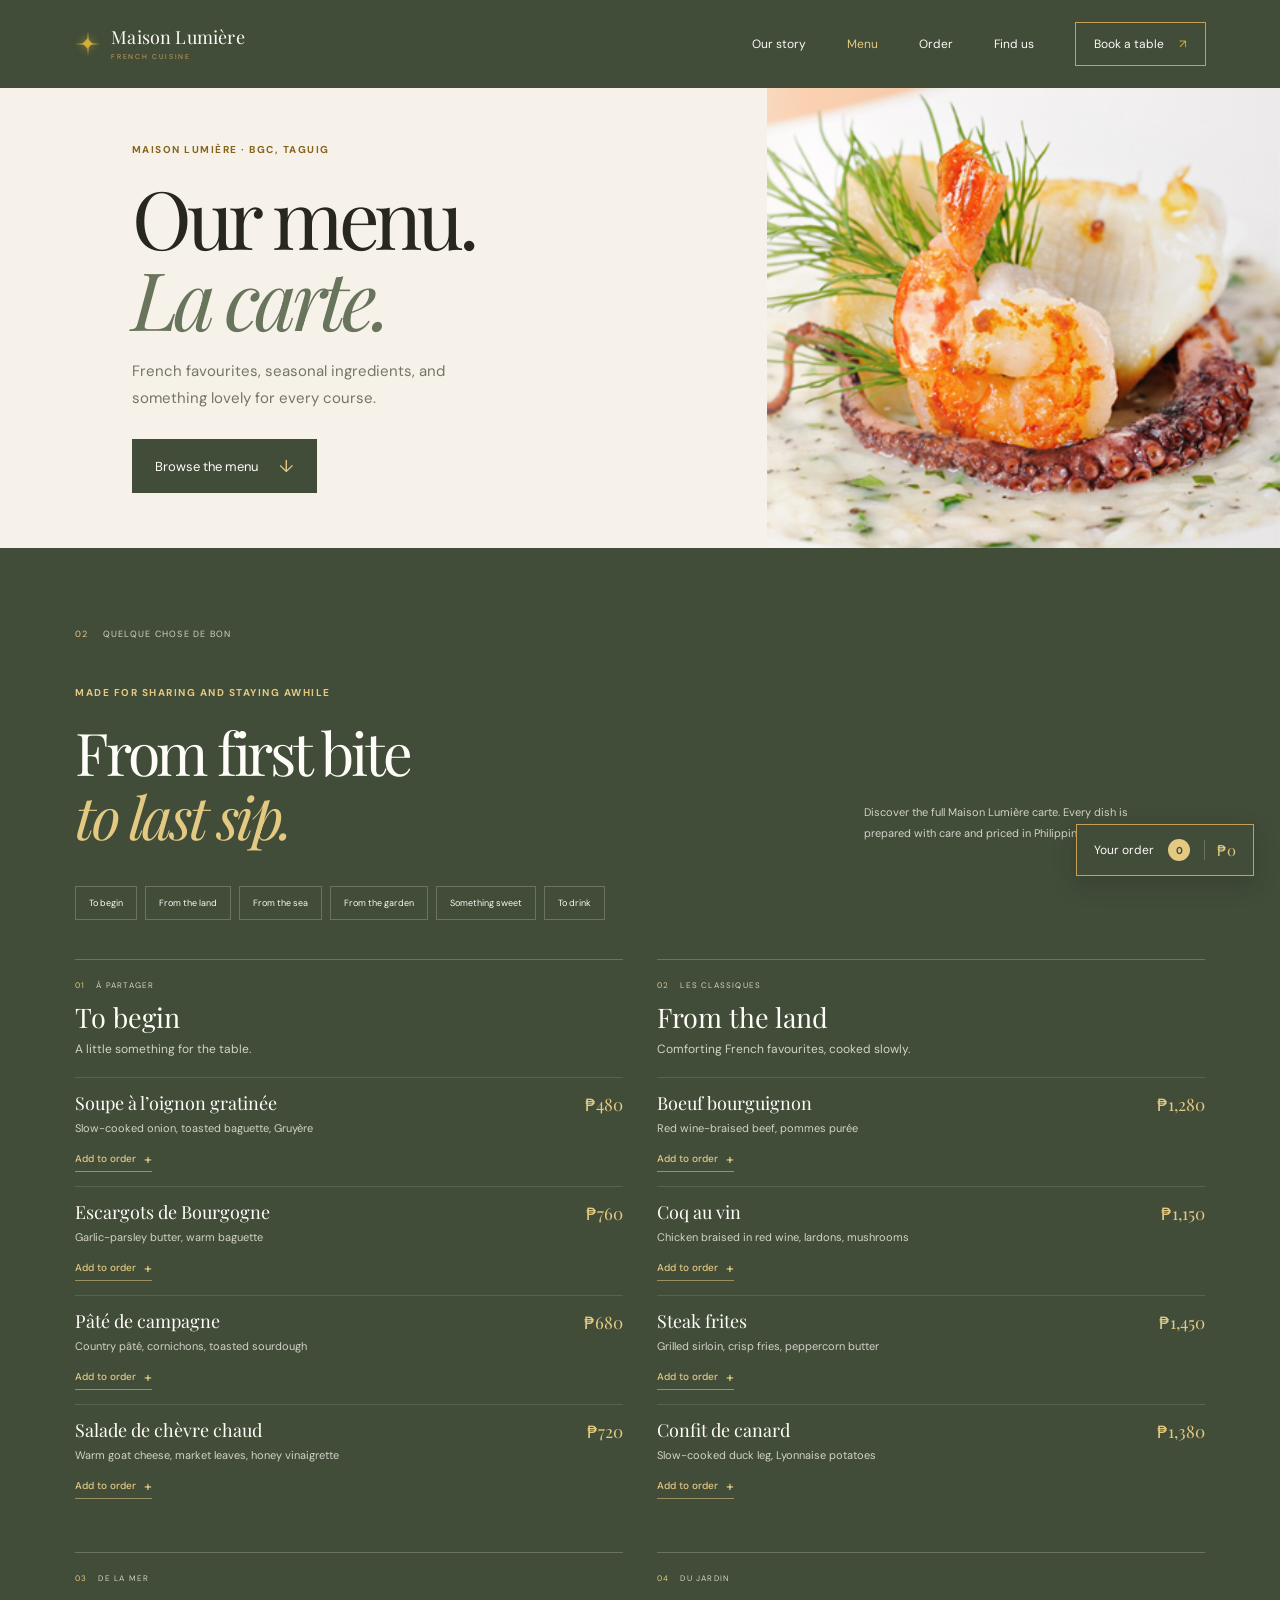
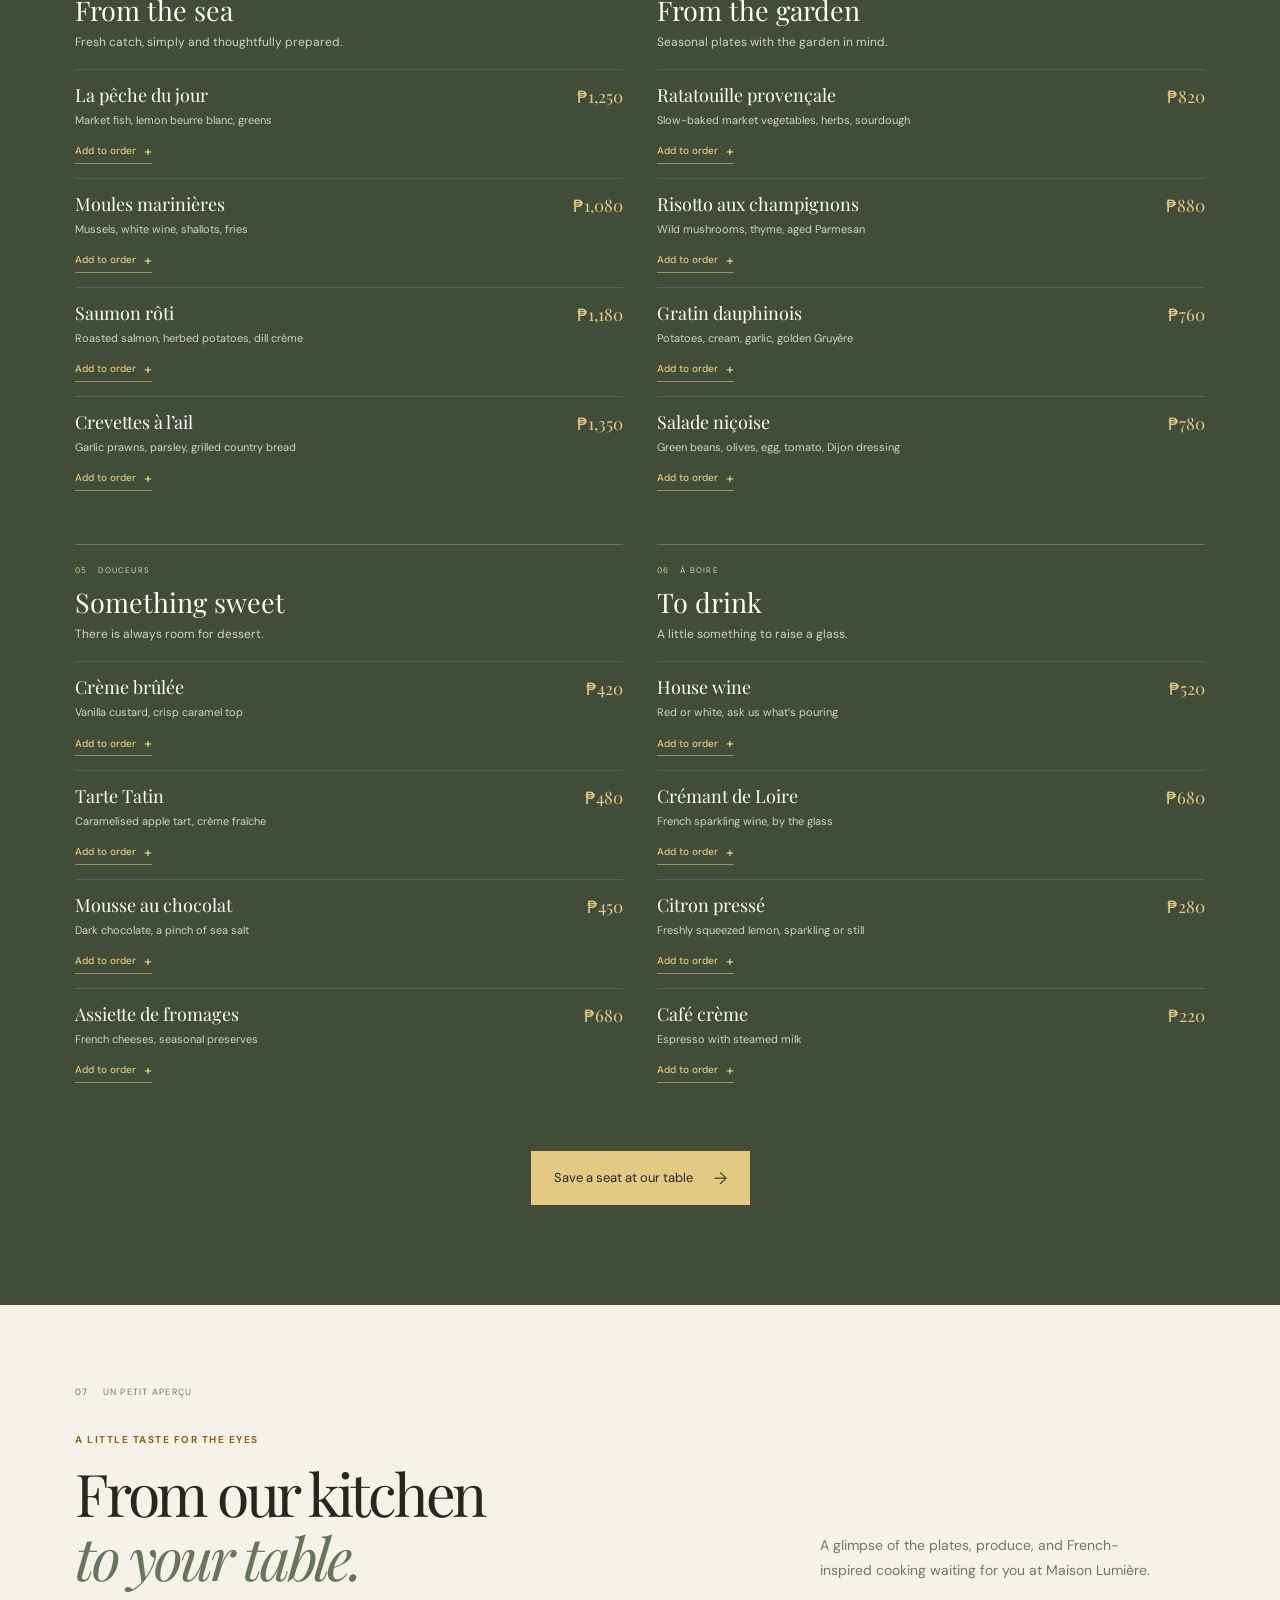
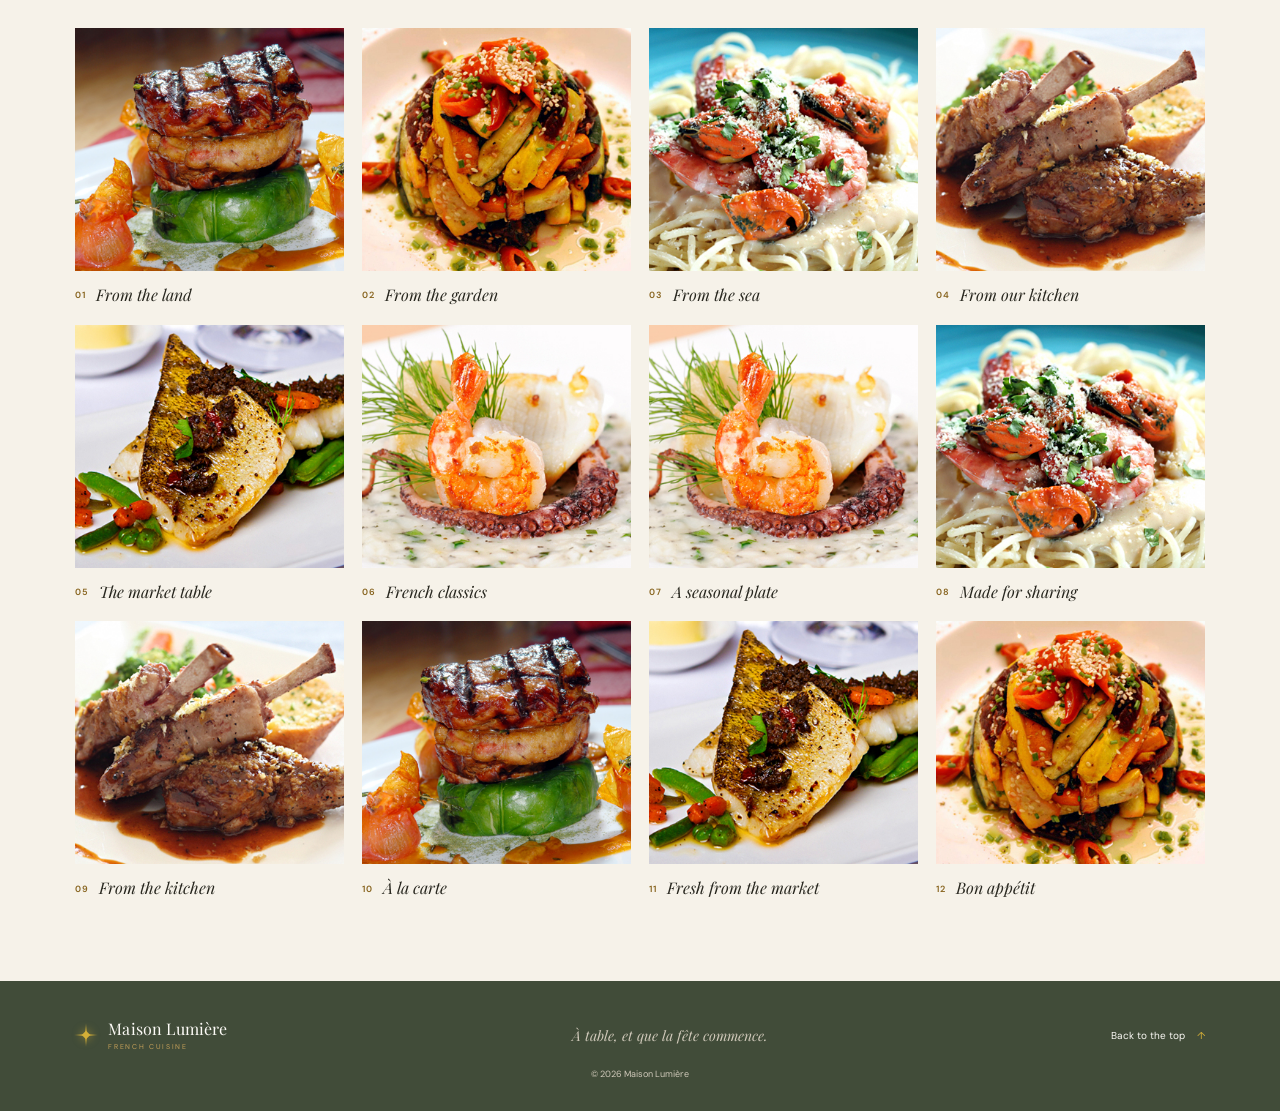
==== commit 521c2f18: "Add menu hero image and ordering shortcuts Use index_img-12.jpg with the cream fade for the menu her" ====
--- a/maison-lumiere-website/menu.html
+++ b/maison-lumiere-website/menu.html
@@ -25,6 +25,7 @@
     <nav class="site-nav" id="site-nav" aria-label="Main navigation">
       <a href="index.html#story">Our story</a>
       <a href="menu.html" aria-current="page">Menu</a>
+      <a href="#menu">Order</a>
       <a href="index.html#location">Find us</a>
       <a class="nav-booking" href="index.html#reserve">Book a table <span aria-hidden="true">↗</span></a>
     </nav>
@@ -38,7 +39,7 @@
         <p>French favourites, seasonal ingredients, and something lovely for every course.</p>
         <a class="button button-dark" href="#starters">Browse the menu <span aria-hidden="true">↓</span></a>
       </div>
-      <div class="menu-page-hero-image" role="img" aria-label="A server bringing a plated dish to the table"></div>
+      <div class="menu-page-hero-image" role="img" aria-label="A seafood dish with pasta, herbs, and mussels"></div>
     </section>
 
     <section class="menu-section menu-page-section" id="menu">
@@ -195,7 +196,7 @@
     </section>
   </main>
 
-  <button class="order-cart-toggle" type="button" aria-controls="order-dialog" hidden>
+  <button class="order-cart-toggle" type="button" aria-controls="order-dialog">
     <span>Your order</span>
     <span class="order-count">0</span>
     <span class="order-cart-total">₱0</span>
--- a/maison-lumiere-website/styles.css
+++ b/maison-lumiere-website/styles.css
@@ -119,7 +119,7 @@
 .menu-page-hero-copy h1 { margin-bottom: 20px; font: 400 clamp(54px, 6.3vw, 82px)/1 var(--serif); letter-spacing: -.065em; }
 .menu-page-hero-copy h1 em { color: var(--olive-light); }
 .menu-page-hero-copy > p:not(.eyebrow) { max-width: 380px; margin-bottom: 27px; color: var(--muted); font-size: 15px; line-height: 1.8; }
-.menu-page-hero-image { position: absolute; inset: 0 0 0 49%; background-color: var(--cream); background-image: linear-gradient(90deg, var(--cream) 0%, rgba(246,242,233,.09) 28%, rgba(20,19,16,.08) 100%), url("images/menu-hero.jpg"); background-position: center, right center; background-size: 100% 100%, auto 100%; background-repeat: no-repeat; }
+.menu-page-hero-image { position: absolute; inset: 0 0 0 49%; background-color: var(--cream); background-image: linear-gradient(90deg, var(--cream) 0%, rgba(246,242,233,.09) 28%, rgba(20,19,16,.08) 100%), url("images/index_img-12.jpg"); background-position: center, right center; background-size: 100% 100%, auto 100%; background-repeat: no-repeat; }
 .menu-page-section { padding-top: 80px; }
 .menu-booking-link { display: flex; width: fit-content; margin: 54px auto 0; }
 .site-nav > a[aria-current="page"] { color: var(--gold-soft); }
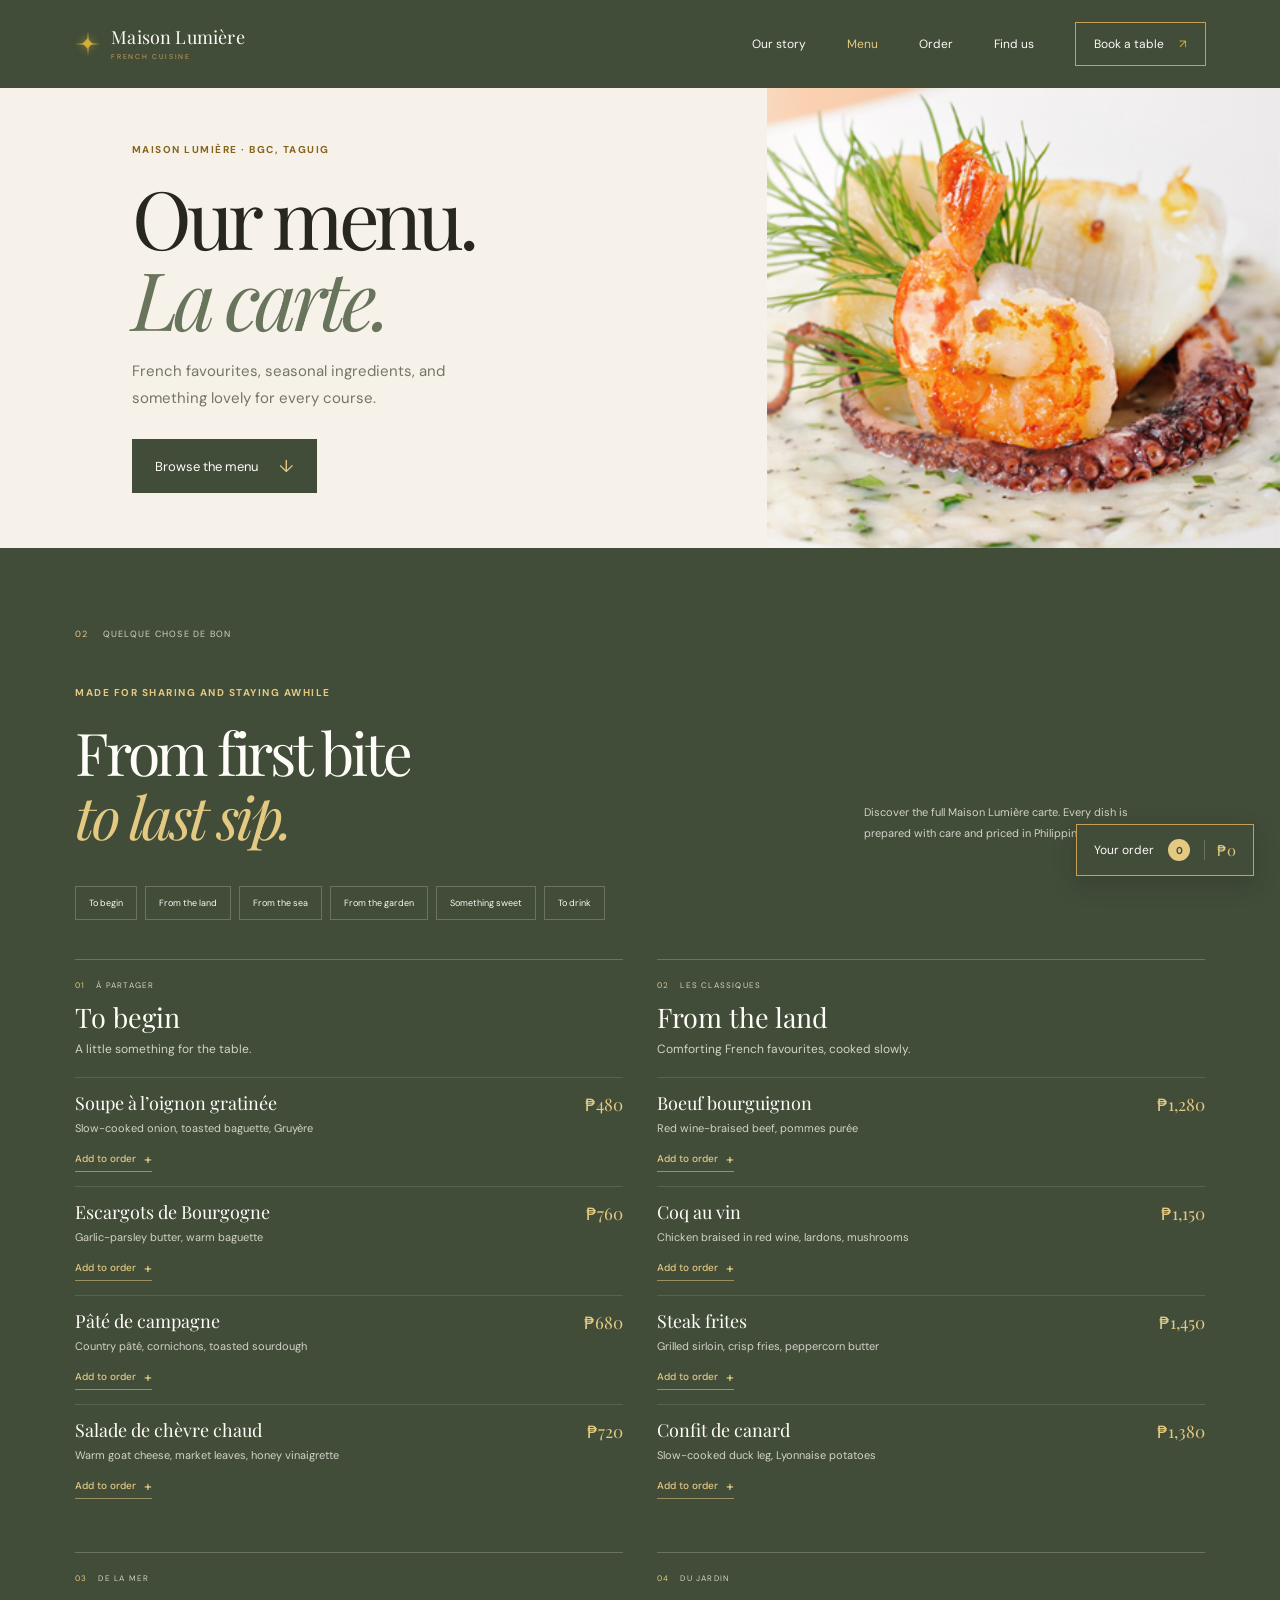
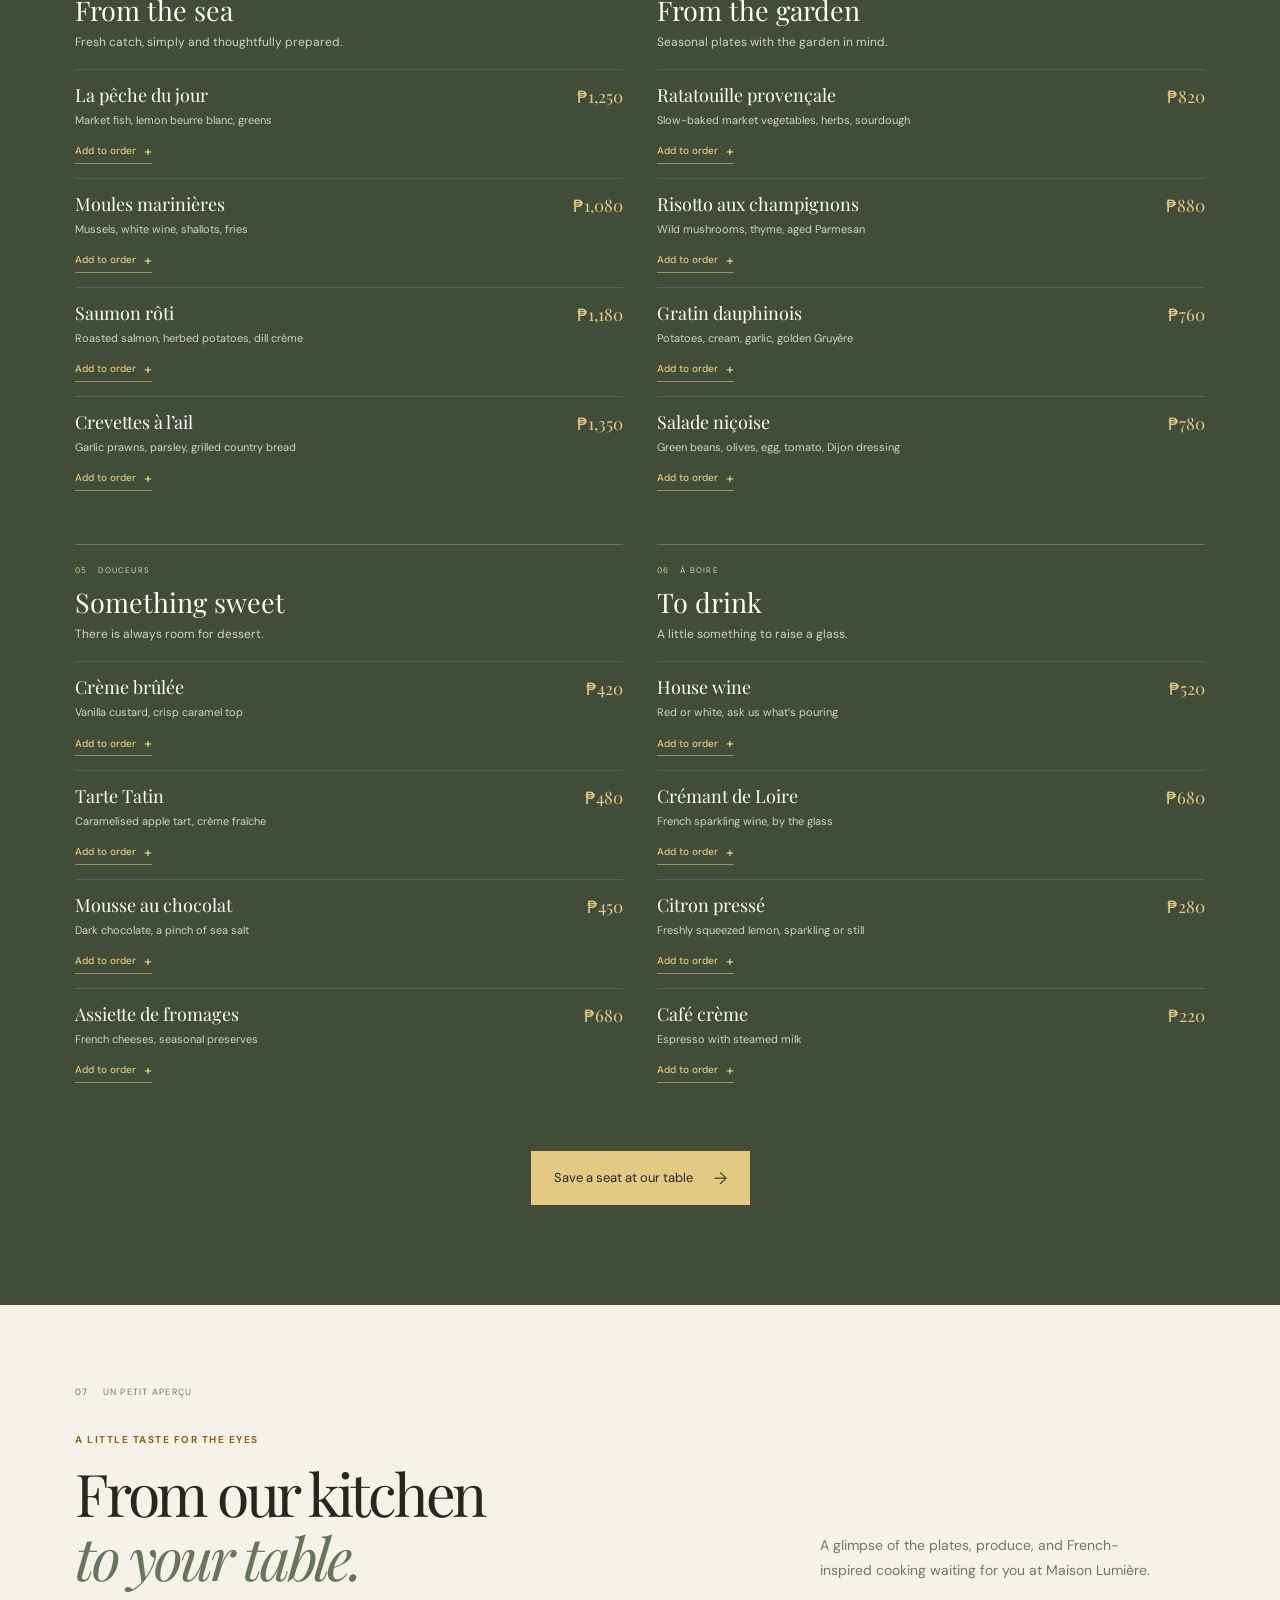
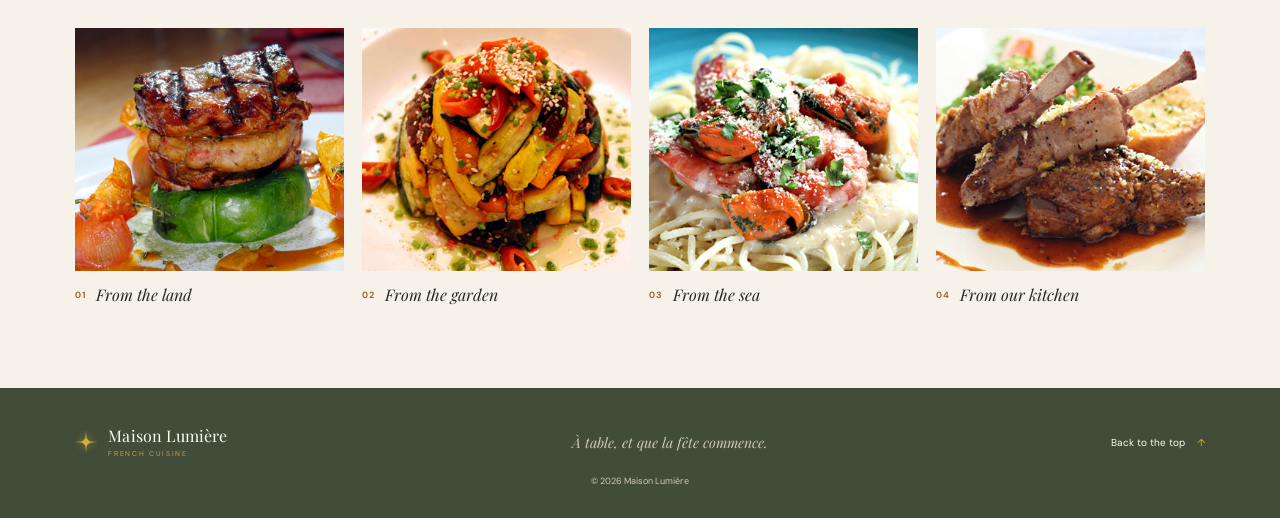
==== commit 35de71a5: "Limit menu food gallery to four photos Keep the first four food gallery images, matching the compact" ====
--- a/maison-lumiere-website/menu.html
+++ b/maison-lumiere-website/menu.html
@@ -159,38 +159,6 @@
             <img src="images/index_img-10.jpg" alt="A French dish from the Maison Lumière menu" loading="lazy">
             <figcaption><span>04</span> From our kitchen</figcaption>
           </figure>
-          <figure class="food-gallery-card">
-            <img src="images/index_img-11.jpg" alt="A French dish from the Maison Lumière menu" loading="lazy">
-            <figcaption><span>05</span> The market table</figcaption>
-          </figure>
-          <figure class="food-gallery-card">
-            <img src="images/index_img-12.jpg" alt="A French dish from the Maison Lumière menu" loading="lazy">
-            <figcaption><span>06</span> French classics</figcaption>
-          </figure>
-          <figure class="food-gallery-card">
-            <img src="images/index_img-13.jpg" alt="A French dish from the Maison Lumière menu" loading="lazy">
-            <figcaption><span>07</span> A seasonal plate</figcaption>
-          </figure>
-          <figure class="food-gallery-card">
-            <img src="images/index_img-14.jpg" alt="A French dish from the Maison Lumière menu" loading="lazy">
-            <figcaption><span>08</span> Made for sharing</figcaption>
-          </figure>
-          <figure class="food-gallery-card">
-            <img src="images/index_img-15.jpg" alt="A French dish from the Maison Lumière menu" loading="lazy">
-            <figcaption><span>09</span> From the kitchen</figcaption>
-          </figure>
-          <figure class="food-gallery-card">
-            <img src="images/index_img-16.jpg" alt="A French dish from the Maison Lumière menu" loading="lazy">
-            <figcaption><span>10</span> À la carte</figcaption>
-          </figure>
-          <figure class="food-gallery-card">
-            <img src="images/index_img-17.jpg" alt="A French dish from the Maison Lumière menu" loading="lazy">
-            <figcaption><span>11</span> Fresh from the market</figcaption>
-          </figure>
-          <figure class="food-gallery-card">
-            <img src="images/index_img-18.jpg" alt="A French dish from the Maison Lumière menu" loading="lazy">
-            <figcaption><span>12</span> Bon appétit</figcaption>
-          </figure>
         </div>
       </div>
     </section>
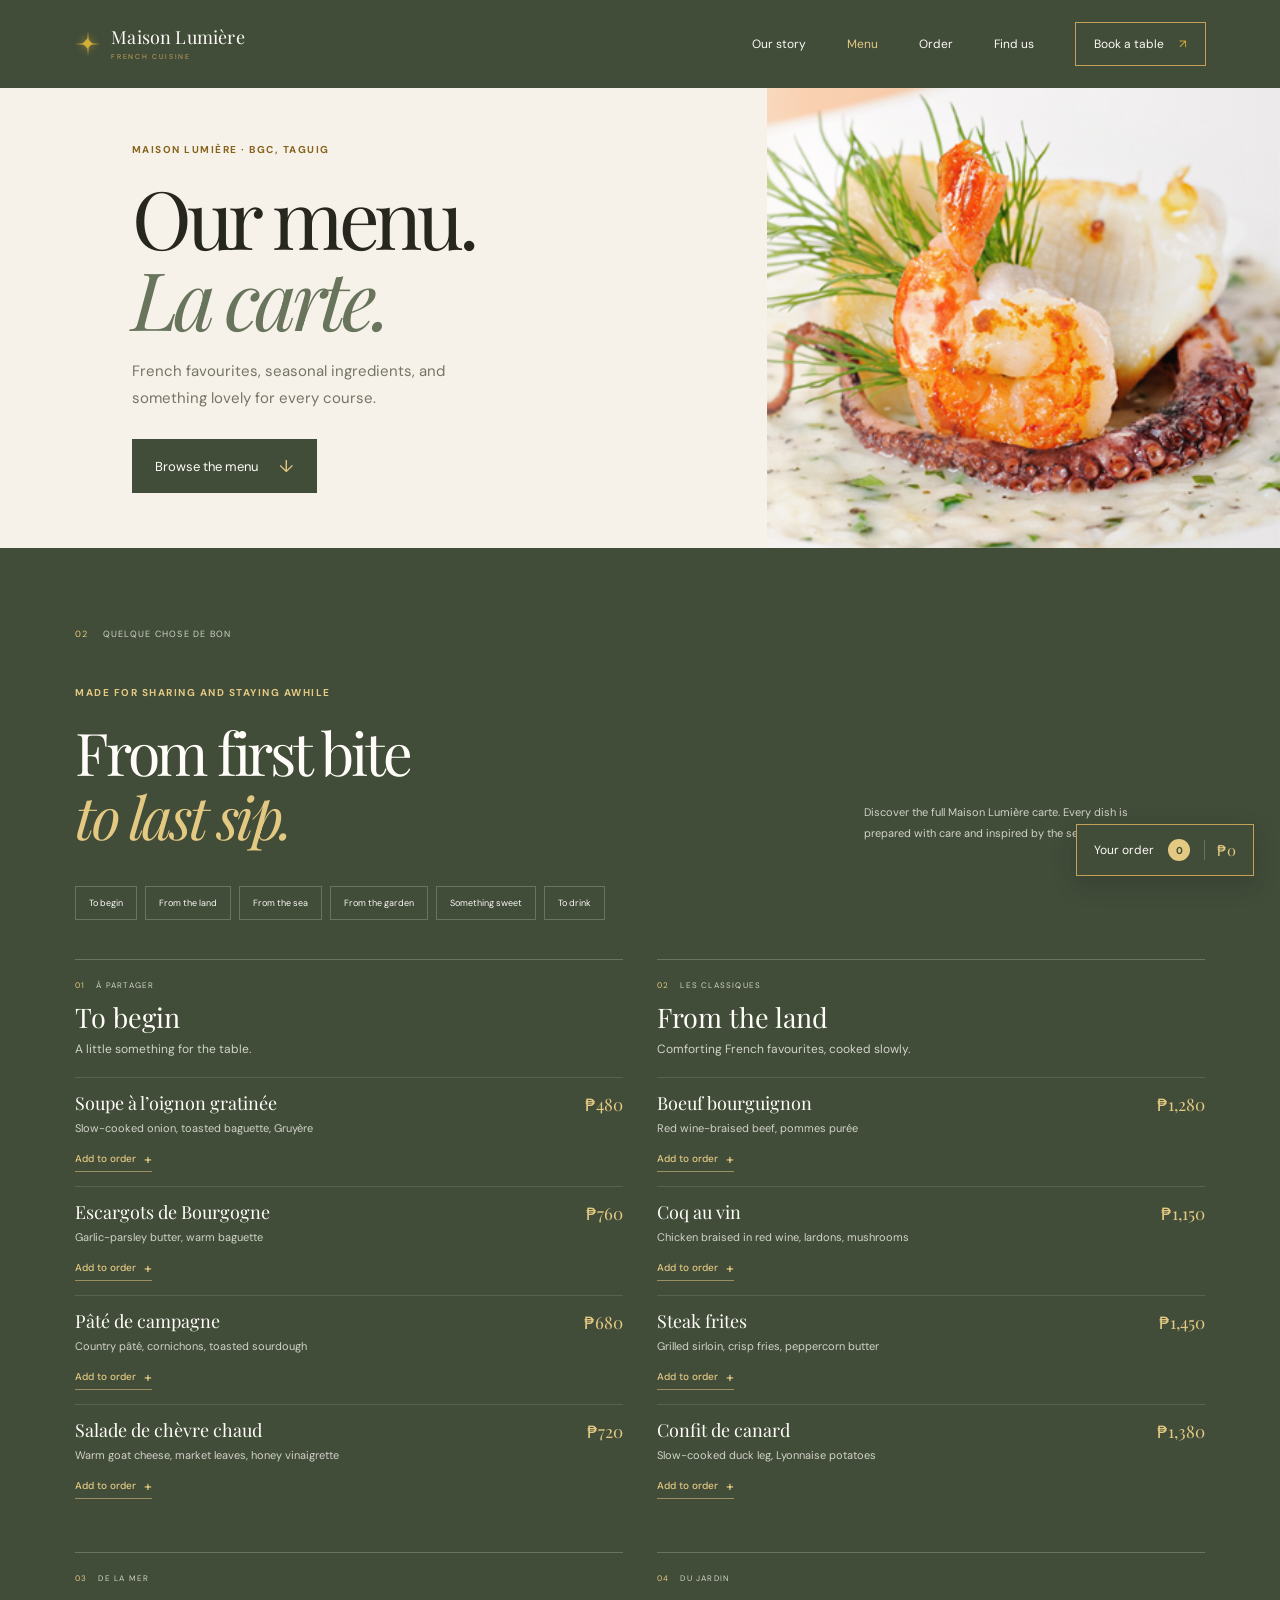
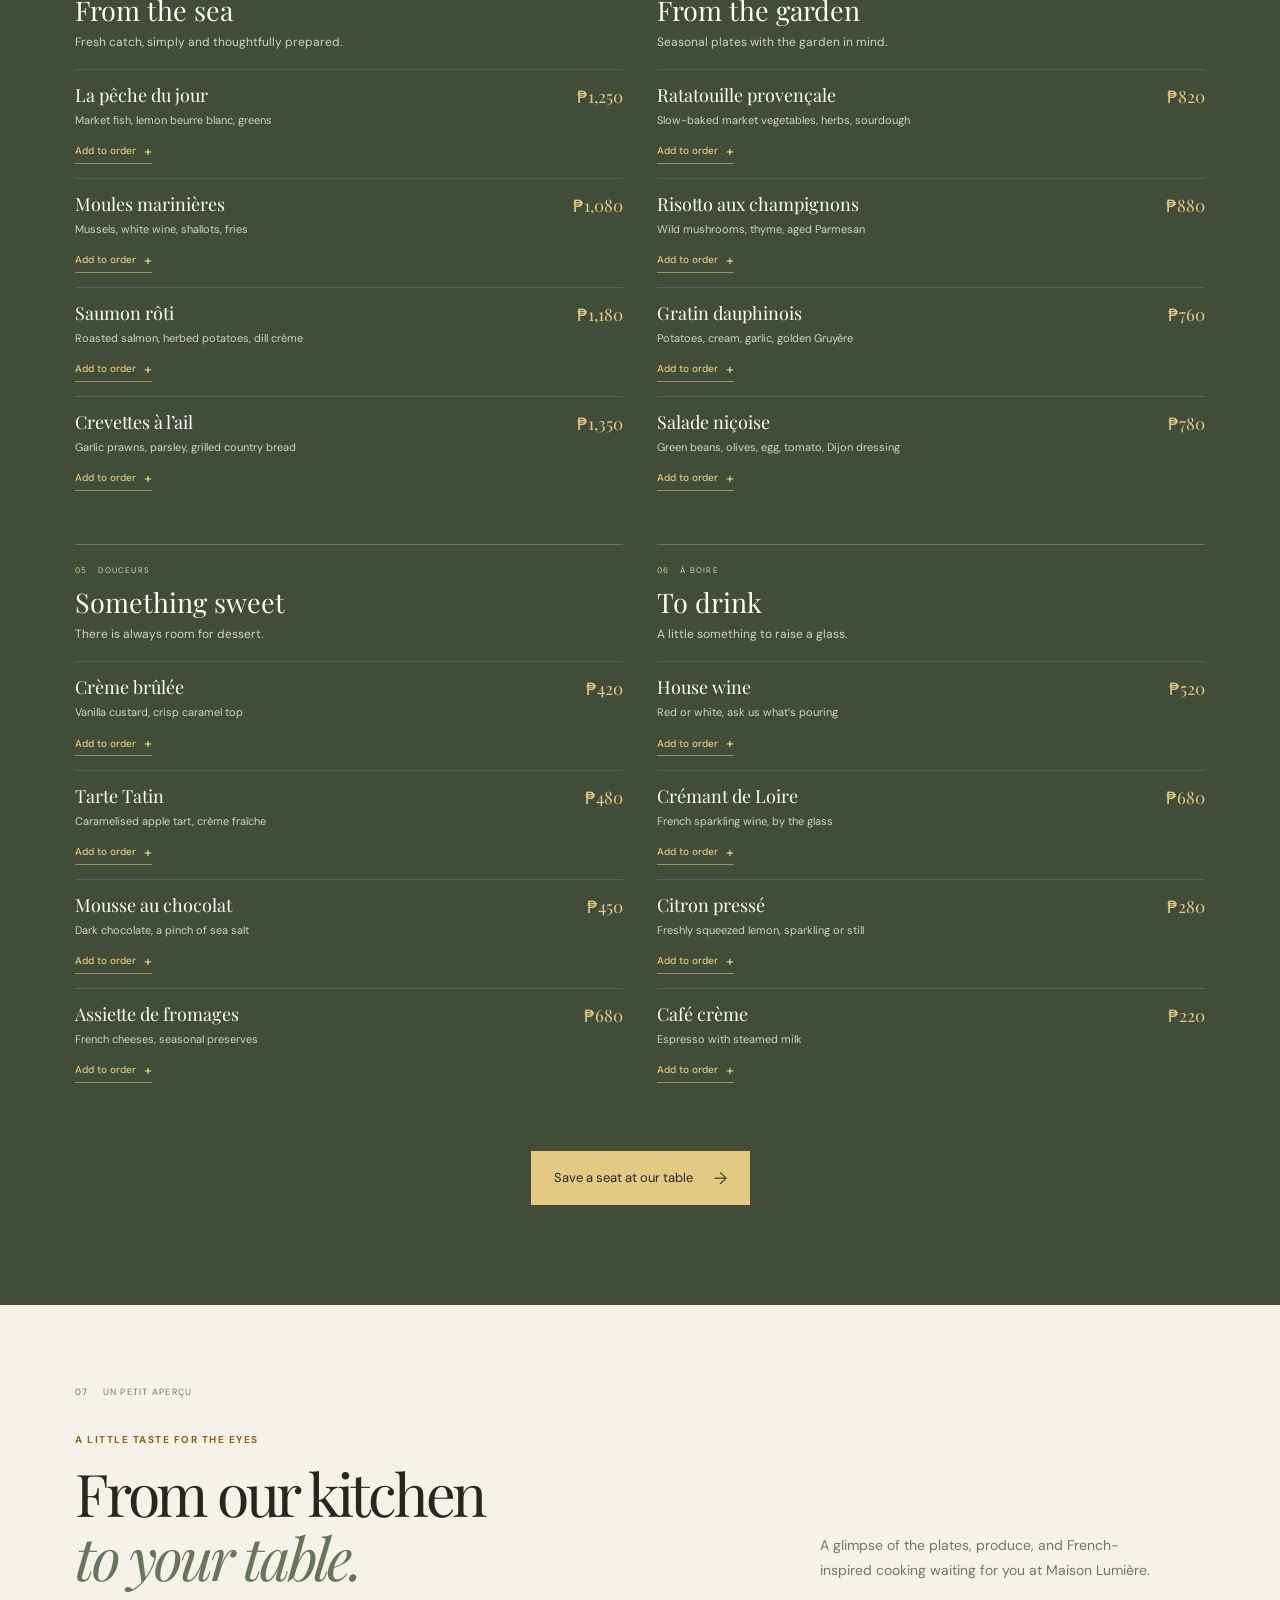
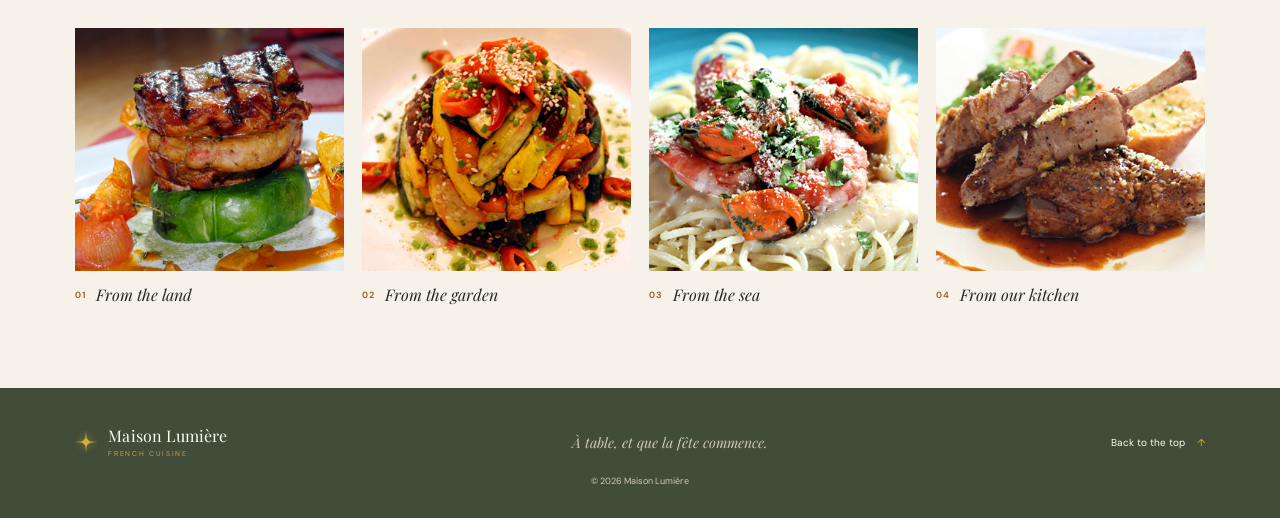
==== commit dc7f5a80: "Clarify menu section copy Make the menu introduction more readable and remove the Philippine-peso wo" ====
--- a/maison-lumiere-website/menu.html
+++ b/maison-lumiere-website/menu.html
@@ -4,7 +4,7 @@
   <meta charset="utf-8">
   <meta name="viewport" content="width=device-width, initial-scale=1">
   <meta name="theme-color" content="#f6f2e9">
-  <meta name="description" content="Explore the Maison Lumière menu: French bistro favourites, seasonal plates, desserts, and drinks in Philippine pesos.">
+  <meta name="description" content="Explore the Maison Lumière menu: French bistro favourites, seasonal plates, desserts, and drinks.">
   <title>Our Menu — Maison Lumière</title>
   <link rel="preconnect" href="https://fonts.googleapis.com">
   <link rel="preconnect" href="https://fonts.gstatic.com" crossorigin>
@@ -50,7 +50,7 @@
             <p class="eyebrow">Made for sharing and staying awhile</p>
             <h2>From first bite<br><em>to last sip.</em></h2>
           </div>
-          <p>Discover the full Maison Lumière carte. Every dish is prepared with care and priced in Philippine pesos.</p>
+          <p>Discover the full Maison Lumière carte. Every dish is prepared with care and inspired by the seasons.</p>
         </div>
         <nav class="menu-categories" aria-label="Menu categories">
           <a href="#starters">To begin</a>
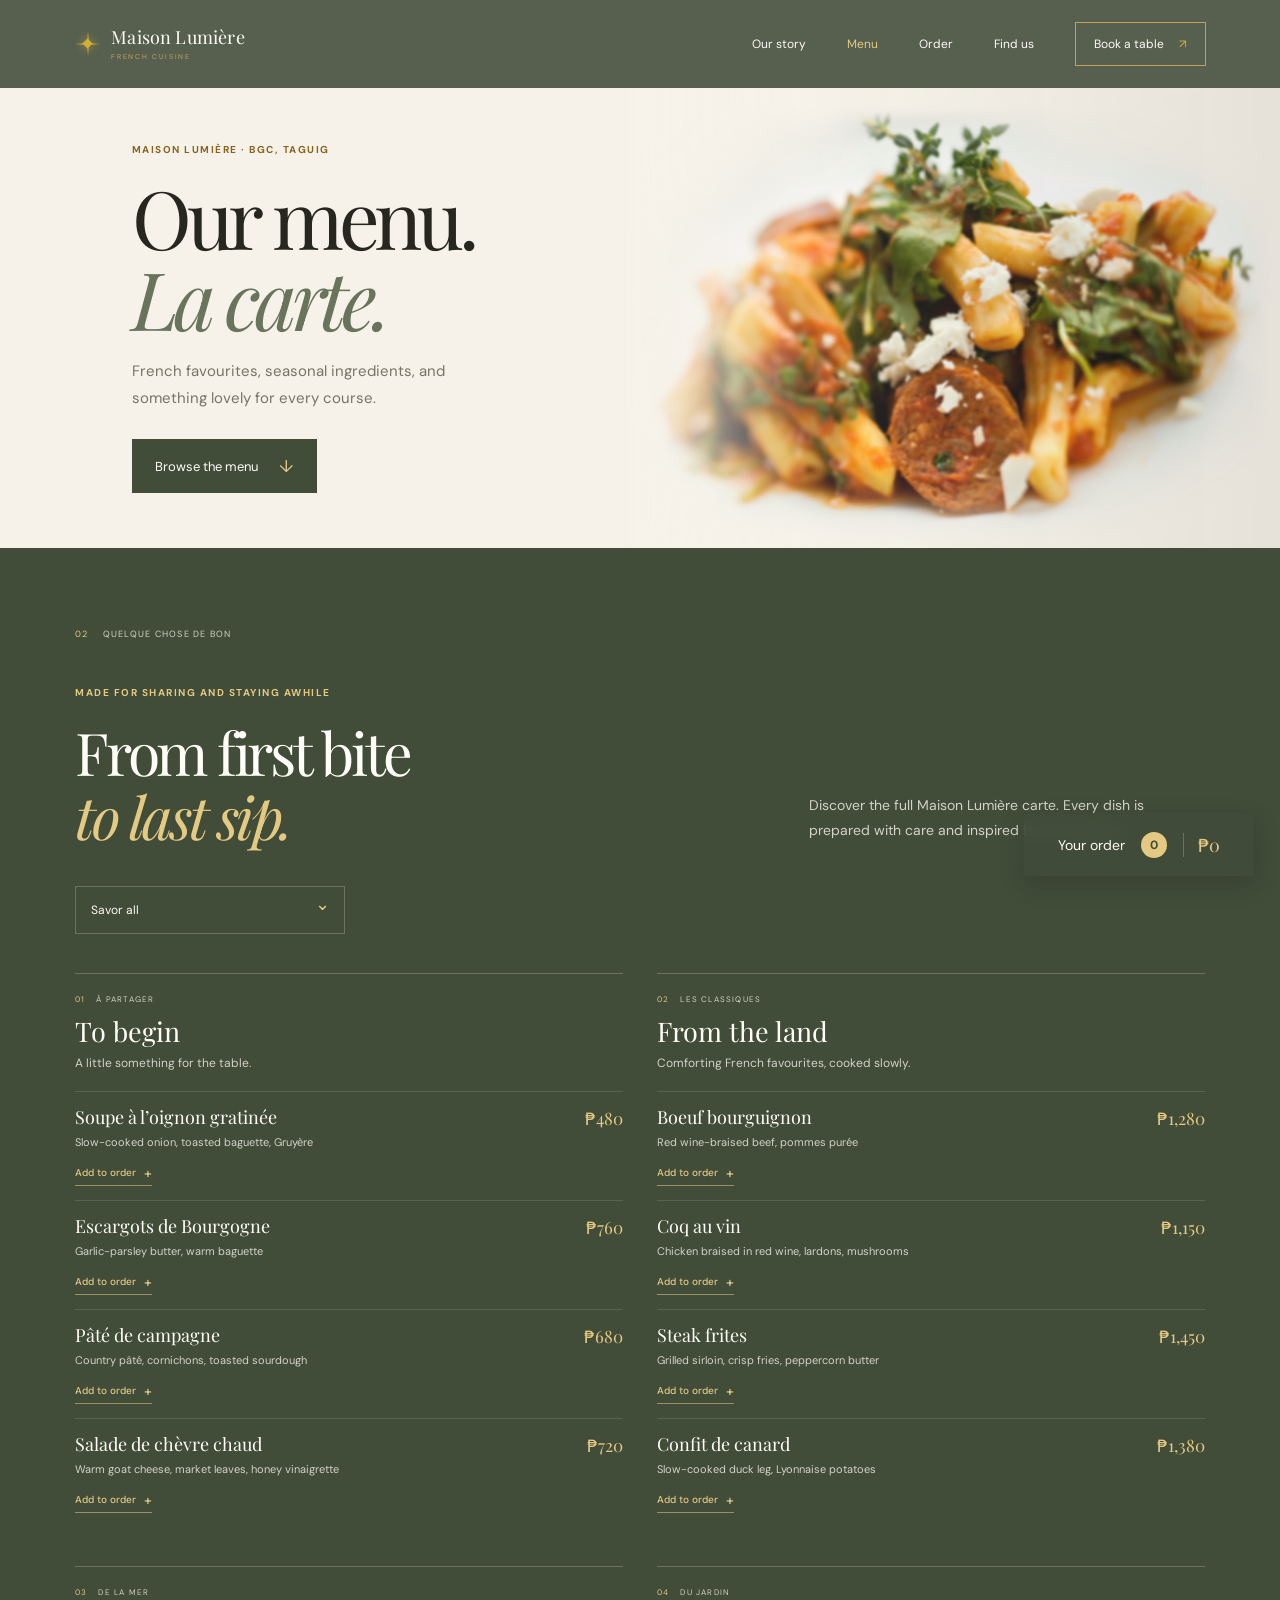
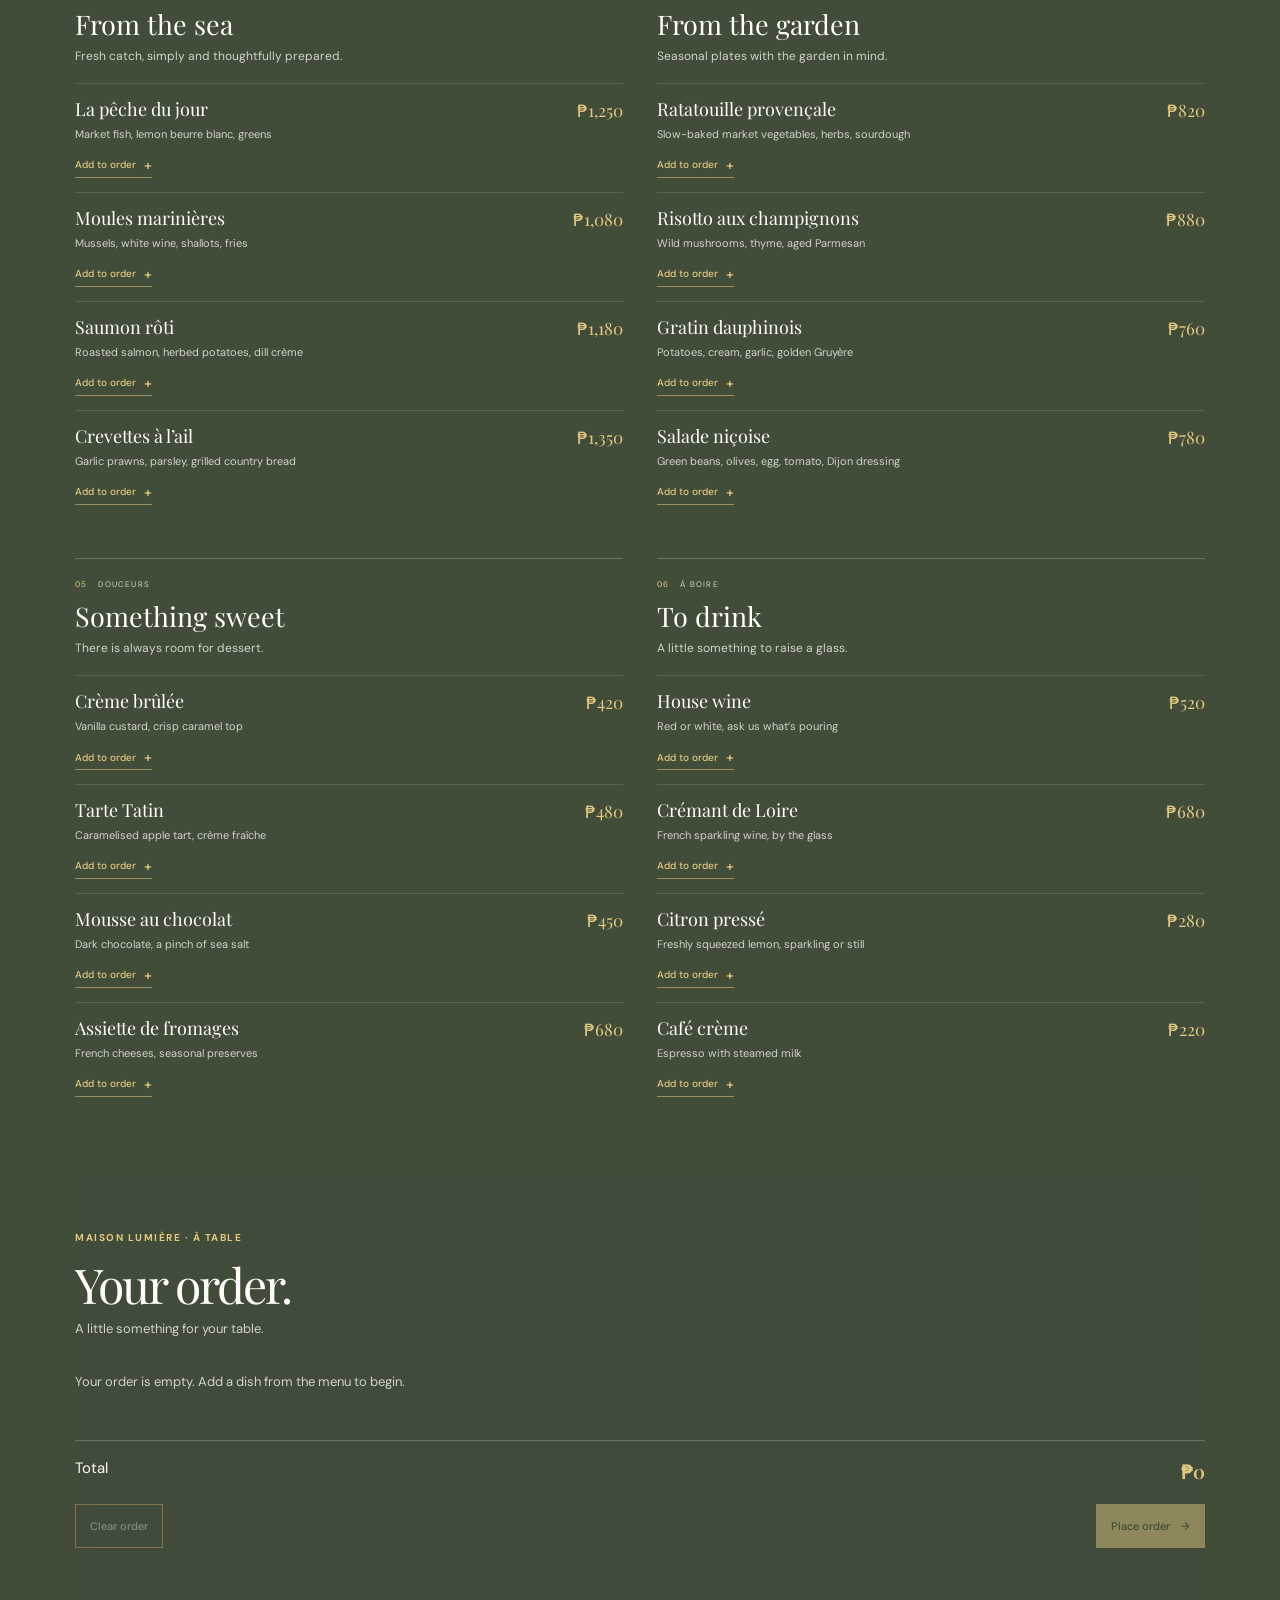
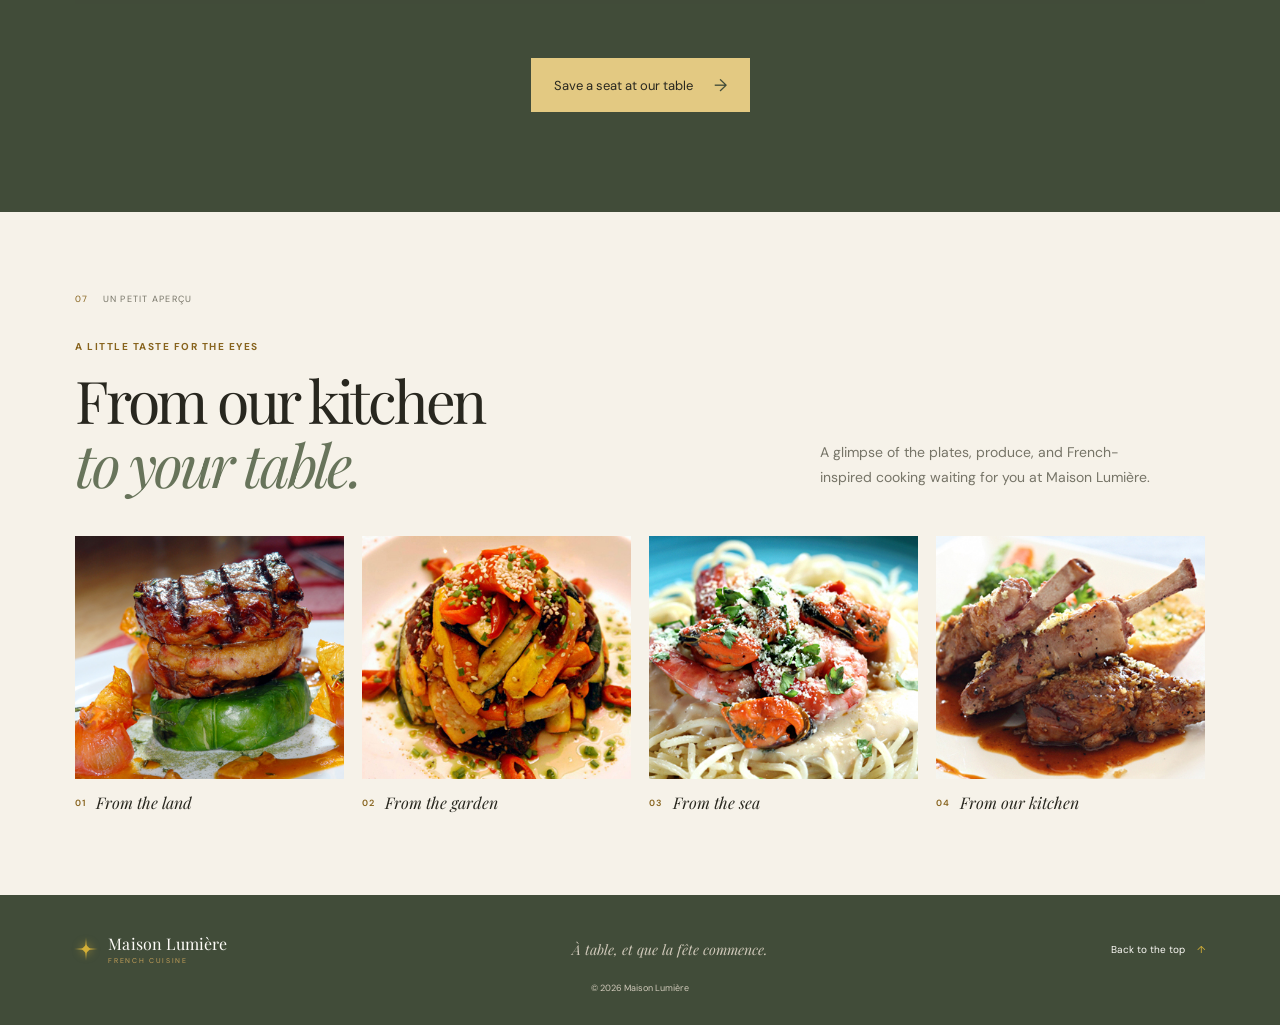
==== commit 4ad9407f: "Update Maison Lumiere website" ====
--- a/maison-lumiere-website/menu.html
+++ b/maison-lumiere-website/menu.html
@@ -1,200 +1,201 @@
-<!doctype html>
-<html lang="en">
-<head>
-  <meta charset="utf-8">
-  <meta name="viewport" content="width=device-width, initial-scale=1">
-  <meta name="theme-color" content="#f6f2e9">
-  <meta name="description" content="Explore the Maison Lumière menu: French bistro favourites, seasonal plates, desserts, and drinks.">
-  <title>Our Menu — Maison Lumière</title>
-  <link rel="preconnect" href="https://fonts.googleapis.com">
-  <link rel="preconnect" href="https://fonts.gstatic.com" crossorigin>
-  <link href="https://fonts.googleapis.com/css2?family=DM+Sans:wght@400;500;600;700&family=Montserrat:wght@400;500&family=Playfair+Display:ital,wght@0,400;0,500;0,600;1,400;1,500&display=swap" rel="stylesheet">
-  <link rel="stylesheet" href="styles.css">
-  <script src="script.js" defer></script>
-</head>
-<body>
-  <header class="site-header">
-    <a class="brand" href="index.html" aria-label="Maison Lumière home">
-      <span class="brand-mark" aria-hidden="true"><span></span></span>
-      <span class="brand-name">Maison Lumière<small>French Cuisine</small></span>
-    </a>
-    <button class="menu-toggle" type="button" aria-expanded="false" aria-controls="site-nav">
-      <span class="sr-only">Toggle navigation</span>
-      <span></span><span></span>
-    </button>
-    <nav class="site-nav" id="site-nav" aria-label="Main navigation">
-      <a href="index.html#story">Our story</a>
-      <a href="menu.html" aria-current="page">Menu</a>
-      <a href="#menu">Order</a>
-      <a href="index.html#location">Find us</a>
-      <a class="nav-booking" href="index.html#reserve">Book a table <span aria-hidden="true">↗</span></a>
-    </nav>
-  </header>
-
-  <main>
-    <section class="menu-page-hero" id="top">
-      <div class="menu-page-hero-copy">
-        <p class="eyebrow">MAISON LUMIÈRE · BGC, TAGUIG</p>
-        <h1>Our menu.<br><em>La carte.</em></h1>
-        <p>French favourites, seasonal ingredients, and something lovely for every course.</p>
-        <a class="button button-dark" href="#starters">Browse the menu <span aria-hidden="true">↓</span></a>
-      </div>
-      <div class="menu-page-hero-image" role="img" aria-label="A seafood dish with pasta, herbs, and mussels"></div>
-    </section>
-
-    <section class="menu-section menu-page-section" id="menu">
-      <div class="section-wrap">
-        <div class="section-kicker section-kicker-light"><span>02</span><span>QUELQUE CHOSE DE BON</span></div>
-        <div class="menu-heading">
-          <div>
-            <p class="eyebrow">Made for sharing and staying awhile</p>
-            <h2>From first bite<br><em>to last sip.</em></h2>
-          </div>
-          <p>Discover the full Maison Lumière carte. Every dish is prepared with care and inspired by the seasons.</p>
-        </div>
-        <nav class="menu-categories" aria-label="Menu categories">
-          <a href="#starters">To begin</a>
-          <a href="#mains">From the land</a>
-          <a href="#seafood">From the sea</a>
-          <a href="#vegetarian">From the garden</a>
-          <a href="#desserts">Something sweet</a>
-          <a href="#drinks">To drink</a>
-        </nav>
-        <div class="menu-grid">
-          <article class="menu-category" id="starters">
-            <p class="menu-category-label">01 <span>À PARTAGER</span></p>
-            <h3>To begin</h3>
-            <p class="menu-category-intro">A little something for the table.</p>
-            <ul class="menu-list">
-              <li><div><h4>Soupe à l’oignon gratinée</h4><p>Slow-cooked onion, toasted baguette, Gruyère</p></div><span class="menu-price">₱480</span></li>
-              <li><div><h4>Escargots de Bourgogne</h4><p>Garlic-parsley butter, warm baguette</p></div><span class="menu-price">₱760</span></li>
-              <li><div><h4>Pâté de campagne</h4><p>Country pâté, cornichons, toasted sourdough</p></div><span class="menu-price">₱680</span></li>
-              <li><div><h4>Salade de chèvre chaud</h4><p>Warm goat cheese, market leaves, honey vinaigrette</p></div><span class="menu-price">₱720</span></li>
-            </ul>
-          </article>
-          <article class="menu-category" id="mains">
-            <p class="menu-category-label">02 <span>LES CLASSIQUES</span></p>
-            <h3>From the land</h3>
-            <p class="menu-category-intro">Comforting French favourites, cooked slowly.</p>
-            <ul class="menu-list">
-              <li><div><h4>Boeuf bourguignon</h4><p>Red wine-braised beef, pommes purée</p></div><span class="menu-price">₱1,280</span></li>
-              <li><div><h4>Coq au vin</h4><p>Chicken braised in red wine, lardons, mushrooms</p></div><span class="menu-price">₱1,150</span></li>
-              <li><div><h4>Steak frites</h4><p>Grilled sirloin, crisp fries, peppercorn butter</p></div><span class="menu-price">₱1,450</span></li>
-              <li><div><h4>Confit de canard</h4><p>Slow-cooked duck leg, Lyonnaise potatoes</p></div><span class="menu-price">₱1,380</span></li>
-            </ul>
-          </article>
-          <article class="menu-category" id="seafood">
-            <p class="menu-category-label">03 <span>DE LA MER</span></p>
-            <h3>From the sea</h3>
-            <p class="menu-category-intro">Fresh catch, simply and thoughtfully prepared.</p>
-            <ul class="menu-list">
-              <li><div><h4>La pêche du jour</h4><p>Market fish, lemon beurre blanc, greens</p></div><span class="menu-price">₱1,250</span></li>
-              <li><div><h4>Moules marinières</h4><p>Mussels, white wine, shallots, fries</p></div><span class="menu-price">₱1,080</span></li>
-              <li><div><h4>Saumon rôti</h4><p>Roasted salmon, herbed potatoes, dill crème</p></div><span class="menu-price">₱1,180</span></li>
-              <li><div><h4>Crevettes à l’ail</h4><p>Garlic prawns, parsley, grilled country bread</p></div><span class="menu-price">₱1,350</span></li>
-            </ul>
-          </article>
-          <article class="menu-category" id="vegetarian">
-            <p class="menu-category-label">04 <span>DU JARDIN</span></p>
-            <h3>From the garden</h3>
-            <p class="menu-category-intro">Seasonal plates with the garden in mind.</p>
-            <ul class="menu-list">
-              <li><div><h4>Ratatouille provençale</h4><p>Slow-baked market vegetables, herbs, sourdough</p></div><span class="menu-price">₱820</span></li>
-              <li><div><h4>Risotto aux champignons</h4><p>Wild mushrooms, thyme, aged Parmesan</p></div><span class="menu-price">₱880</span></li>
-              <li><div><h4>Gratin dauphinois</h4><p>Potatoes, cream, garlic, golden Gruyère</p></div><span class="menu-price">₱760</span></li>
-              <li><div><h4>Salade niçoise</h4><p>Green beans, olives, egg, tomato, Dijon dressing</p></div><span class="menu-price">₱780</span></li>
-            </ul>
-          </article>
-          <article class="menu-category" id="desserts">
-            <p class="menu-category-label">05 <span>DOUCEURS</span></p>
-            <h3>Something sweet</h3>
-            <p class="menu-category-intro">There is always room for dessert.</p>
-            <ul class="menu-list">
-              <li><div><h4>Crème brûlée</h4><p>Vanilla custard, crisp caramel top</p></div><span class="menu-price">₱420</span></li>
-              <li><div><h4>Tarte Tatin</h4><p>Caramelised apple tart, crème fraîche</p></div><span class="menu-price">₱480</span></li>
-              <li><div><h4>Mousse au chocolat</h4><p>Dark chocolate, a pinch of sea salt</p></div><span class="menu-price">₱450</span></li>
-              <li><div><h4>Assiette de fromages</h4><p>French cheeses, seasonal preserves</p></div><span class="menu-price">₱680</span></li>
-            </ul>
-          </article>
-          <article class="menu-category" id="drinks">
-            <p class="menu-category-label">06 <span>À BOIRE</span></p>
-            <h3>To drink</h3>
-            <p class="menu-category-intro">A little something to raise a glass.</p>
-            <ul class="menu-list">
-              <li><div><h4>House wine</h4><p>Red or white, ask us what’s pouring</p></div><span class="menu-price">₱520</span></li>
-              <li><div><h4>Crémant de Loire</h4><p>French sparkling wine, by the glass</p></div><span class="menu-price">₱680</span></li>
-              <li><div><h4>Citron pressé</h4><p>Freshly squeezed lemon, sparkling or still</p></div><span class="menu-price">₱280</span></li>
-              <li><div><h4>Café crème</h4><p>Espresso with steamed milk</p></div><span class="menu-price">₱220</span></li>
-            </ul>
-          </article>
-        </div>
-        <a class="button button-menu menu-booking-link" href="index.html#reserve">Save a seat at our table <span aria-hidden="true">→</span></a>
-      </div>
-    </section>
-
-    <section class="food-gallery" id="gallery">
-      <div class="section-wrap">
-        <div class="section-kicker"><span>07</span><span>UN PETIT APERÇU</span></div>
-        <div class="food-gallery-heading">
-          <div>
-            <p class="eyebrow">A little taste for the eyes</p>
-            <h2>From our kitchen<br><em>to your table.</em></h2>
-          </div>
-          <p>A glimpse of the plates, produce, and French-inspired cooking waiting for you at Maison Lumière.</p>
-        </div>
-        <div class="food-gallery-grid">
-          <figure class="food-gallery-card">
-            <img src="images/index_img-7.jpg" alt="A French dish from the Maison Lumière menu" loading="lazy">
-            <figcaption><span>01</span> From the land</figcaption>
-          </figure>
-          <figure class="food-gallery-card">
-            <img src="images/index_img-8.jpg" alt="A French dish from the Maison Lumière menu" loading="lazy">
-            <figcaption><span>02</span> From the garden</figcaption>
-          </figure>
-          <figure class="food-gallery-card">
-            <img src="images/index_img-9.jpg" alt="A French dish from the Maison Lumière menu" loading="lazy">
-            <figcaption><span>03</span> From the sea</figcaption>
-          </figure>
-          <figure class="food-gallery-card">
-            <img src="images/index_img-10.jpg" alt="A French dish from the Maison Lumière menu" loading="lazy">
-            <figcaption><span>04</span> From our kitchen</figcaption>
-          </figure>
-        </div>
-      </div>
-    </section>
-  </main>
-
-  <button class="order-cart-toggle" type="button" aria-controls="order-dialog">
-    <span>Your order</span>
-    <span class="order-count">0</span>
-    <span class="order-cart-total">₱0</span>
-  </button>
-  <dialog class="order-dialog" id="order-dialog" aria-labelledby="order-dialog-title">
-    <form method="dialog">
-      <button class="order-dialog-close" aria-label="Close your order">×</button>
-    </form>
-    <p class="eyebrow">MAISON LUMIÈRE · À TABLE</p>
-    <h2 id="order-dialog-title">Your order.</h2>
-    <p class="order-dialog-intro">A little something for your table.</p>
-    <p class="order-empty">Your order is empty. Add a dish from the menu to begin.</p>
-    <ul class="order-items" aria-label="Items in your order"></ul>
-    <div class="order-total"><span>Total</span><strong>₱0</strong></div>
-    <p class="order-status" aria-live="polite"></p>
-    <div class="order-dialog-actions">
-      <button class="order-clear" type="button">Clear order</button>
-      <button class="order-submit" type="button">Place demo order <span aria-hidden="true">→</span></button>
-    </div>
-    <p class="order-demo-note">Demo only — your order is not sent to the restaurant.</p>
-  </dialog>
-
-  <footer class="site-footer">
-    <a class="brand footer-brand" href="index.html" aria-label="Maison Lumière home">
-      <span class="brand-mark" aria-hidden="true"><span></span></span>
-      <span class="brand-name">Maison Lumière<small>French Cuisine</small></span>
-    </a>
-    <p>À table, et que la fête commence.</p>
-    <a href="#top" class="back-top">Back to the top <span aria-hidden="true">↑</span></a>
-    <small class="copyright">© <span id="year"></span> Maison Lumière</small>
-  </footer>
-</body>
-</html>
+<!doctype html>
+<html lang="en">
+<head>
+  <meta charset="utf-8">
+  <meta name="viewport" content="width=device-width, initial-scale=1">
+  <meta name="theme-color" content="#f6f2e9">
+  <meta name="description" content="Explore the Maison Lumière menu: French bistro favourites, seasonal plates, desserts, and drinks.">
+  <title>Our Menu — Maison Lumière</title>
+  <link rel="preconnect" href="https://fonts.googleapis.com">
+  <link rel="preconnect" href="https://fonts.gstatic.com" crossorigin>
+  <link href="https://fonts.googleapis.com/css2?family=DM+Sans:wght@400;500;600;700&family=Montserrat:wght@400;500&family=Playfair+Display:ital,wght@0,400;0,500;0,600;1,400;1,500&display=swap" rel="stylesheet">
+  <link rel="stylesheet" href="styles.css">
+  <script src="script.js" defer></script>
+</head>
+<body>
+  <header class="site-header">
+    <a class="brand" href="index.html" aria-label="Maison Lumière home">
+      <span class="brand-mark" aria-hidden="true"><span></span></span>
+      <span class="brand-name">Maison Lumière<small>French Cuisine</small></span>
+    </a>
+    <button class="menu-toggle" type="button" aria-expanded="false" aria-controls="site-nav">
+      <span class="sr-only">Toggle navigation</span>
+      <span></span><span></span>
+    </button>
+    <nav class="site-nav" id="site-nav" aria-label="Main navigation">
+      <a href="index.html#story">Our story</a>
+      <a href="menu.html" aria-current="page">Menu</a>
+      <a href="#order-summary">Order</a>
+      <a href="index.html#location">Find us</a>
+      <a class="nav-booking" href="index.html#reserve">Book a table <span aria-hidden="true">↗</span></a>
+    </nav>
+  </header>
+
+  <main>
+    <section class="menu-page-hero" id="top">
+      <div class="menu-page-hero-copy">
+        <p class="eyebrow">MAISON LUMIÈRE · BGC, TAGUIG</p>
+        <h1>Our menu.<br><em>La carte.</em></h1>
+        <p>French favourites, seasonal ingredients, and something lovely for every course.</p>
+        <a class="button button-dark" href="#starters">Browse the menu <span aria-hidden="true">↓</span></a>
+      </div>
+      <div class="menu-page-hero-image" role="img" aria-label="A seafood dish with pasta, herbs, and mussels"></div>
+    </section>
+
+    <section class="menu-section menu-page-section" id="menu">
+      <div class="section-wrap">
+        <div class="section-kicker section-kicker-light"><span>02</span><span>QUELQUE CHOSE DE BON</span></div>
+        <div class="menu-heading">
+          <div>
+            <p class="eyebrow">Made for sharing and staying awhile</p>
+            <h2>From first bite<br><em>to last sip.</em></h2>
+          </div>
+          <p>Discover the full Maison Lumière carte. Every dish is prepared with care and inspired by the seasons.</p>
+        </div>
+        <div class="menu-category-picker">
+          <label class="sr-only" for="menu-category-select">Choose a menu category</label>
+          <select id="menu-category-select" aria-label="Choose a menu category">
+            <option value="#menu">Savor all</option>
+            <option value="#starters">To begin</option>
+            <option value="#mains">From the land</option>
+            <option value="#seafood">From the sea</option>
+            <option value="#vegetarian">From the garden</option>
+            <option value="#desserts">Something sweet</option>
+            <option value="#drinks">To drink</option>
+          </select>
+          <span aria-hidden="true">⌄</span>
+        </div>
+        <div class="menu-grid">
+          <article class="menu-category" id="starters">
+            <p class="menu-category-label">01 <span>À PARTAGER</span></p>
+            <h3>To begin</h3>
+            <p class="menu-category-intro">A little something for the table.</p>
+            <ul class="menu-list">
+              <li><div><h4>Soupe à l’oignon gratinée</h4><p>Slow-cooked onion, toasted baguette, Gruyère</p></div><span class="menu-price">₱480</span></li>
+              <li><div><h4>Escargots de Bourgogne</h4><p>Garlic-parsley butter, warm baguette</p></div><span class="menu-price">₱760</span></li>
+              <li><div><h4>Pâté de campagne</h4><p>Country pâté, cornichons, toasted sourdough</p></div><span class="menu-price">₱680</span></li>
+              <li><div><h4>Salade de chèvre chaud</h4><p>Warm goat cheese, market leaves, honey vinaigrette</p></div><span class="menu-price">₱720</span></li>
+            </ul>
+          </article>
+          <article class="menu-category" id="mains">
+            <p class="menu-category-label">02 <span>LES CLASSIQUES</span></p>
+            <h3>From the land</h3>
+            <p class="menu-category-intro">Comforting French favourites, cooked slowly.</p>
+            <ul class="menu-list">
+              <li><div><h4>Boeuf bourguignon</h4><p>Red wine-braised beef, pommes purée</p></div><span class="menu-price">₱1,280</span></li>
+              <li><div><h4>Coq au vin</h4><p>Chicken braised in red wine, lardons, mushrooms</p></div><span class="menu-price">₱1,150</span></li>
+              <li><div><h4>Steak frites</h4><p>Grilled sirloin, crisp fries, peppercorn butter</p></div><span class="menu-price">₱1,450</span></li>
+              <li><div><h4>Confit de canard</h4><p>Slow-cooked duck leg, Lyonnaise potatoes</p></div><span class="menu-price">₱1,380</span></li>
+            </ul>
+          </article>
+          <article class="menu-category" id="seafood">
+            <p class="menu-category-label">03 <span>DE LA MER</span></p>
+            <h3>From the sea</h3>
+            <p class="menu-category-intro">Fresh catch, simply and thoughtfully prepared.</p>
+            <ul class="menu-list">
+              <li><div><h4>La pêche du jour</h4><p>Market fish, lemon beurre blanc, greens</p></div><span class="menu-price">₱1,250</span></li>
+              <li><div><h4>Moules marinières</h4><p>Mussels, white wine, shallots, fries</p></div><span class="menu-price">₱1,080</span></li>
+              <li><div><h4>Saumon rôti</h4><p>Roasted salmon, herbed potatoes, dill crème</p></div><span class="menu-price">₱1,180</span></li>
+              <li><div><h4>Crevettes à l’ail</h4><p>Garlic prawns, parsley, grilled country bread</p></div><span class="menu-price">₱1,350</span></li>
+            </ul>
+          </article>
+          <article class="menu-category" id="vegetarian">
+            <p class="menu-category-label">04 <span>DU JARDIN</span></p>
+            <h3>From the garden</h3>
+            <p class="menu-category-intro">Seasonal plates with the garden in mind.</p>
+            <ul class="menu-list">
+              <li><div><h4>Ratatouille provençale</h4><p>Slow-baked market vegetables, herbs, sourdough</p></div><span class="menu-price">₱820</span></li>
+              <li><div><h4>Risotto aux champignons</h4><p>Wild mushrooms, thyme, aged Parmesan</p></div><span class="menu-price">₱880</span></li>
+              <li><div><h4>Gratin dauphinois</h4><p>Potatoes, cream, garlic, golden Gruyère</p></div><span class="menu-price">₱760</span></li>
+              <li><div><h4>Salade niçoise</h4><p>Green beans, olives, egg, tomato, Dijon dressing</p></div><span class="menu-price">₱780</span></li>
+            </ul>
+          </article>
+          <article class="menu-category" id="desserts">
+            <p class="menu-category-label">05 <span>DOUCEURS</span></p>
+            <h3>Something sweet</h3>
+            <p class="menu-category-intro">There is always room for dessert.</p>
+            <ul class="menu-list">
+              <li><div><h4>Crème brûlée</h4><p>Vanilla custard, crisp caramel top</p></div><span class="menu-price">₱420</span></li>
+              <li><div><h4>Tarte Tatin</h4><p>Caramelised apple tart, crème fraîche</p></div><span class="menu-price">₱480</span></li>
+              <li><div><h4>Mousse au chocolat</h4><p>Dark chocolate, a pinch of sea salt</p></div><span class="menu-price">₱450</span></li>
+              <li><div><h4>Assiette de fromages</h4><p>French cheeses, seasonal preserves</p></div><span class="menu-price">₱680</span></li>
+            </ul>
+          </article>
+          <article class="menu-category" id="drinks">
+            <p class="menu-category-label">06 <span>À BOIRE</span></p>
+            <h3>To drink</h3>
+            <p class="menu-category-intro">A little something to raise a glass.</p>
+            <ul class="menu-list">
+              <li><div><h4>House wine</h4><p>Red or white, ask us what’s pouring</p></div><span class="menu-price">₱520</span></li>
+              <li><div><h4>Crémant de Loire</h4><p>French sparkling wine, by the glass</p></div><span class="menu-price">₱680</span></li>
+              <li><div><h4>Citron pressé</h4><p>Freshly squeezed lemon, sparkling or still</p></div><span class="menu-price">₱280</span></li>
+              <li><div><h4>Café crème</h4><p>Espresso with steamed milk</p></div><span class="menu-price">₱220</span></li>
+            </ul>
+          </article>
+        </div>
+        <section class="order-summary" id="order-summary" aria-labelledby="order-summary-title">
+          <p class="eyebrow">MAISON LUMIÈRE · À TABLE</p>
+          <h2 id="order-summary-title">Your order.</h2>
+          <p class="order-summary-intro">A little something for your table.</p>
+          <p class="order-empty">Your order is empty. Add a dish from the menu to begin.</p>
+          <ul class="order-items" aria-label="Items in your order"></ul>
+          <div class="order-total"><span>Total</span><strong>₱0</strong></div>
+          <p class="order-status" aria-live="polite"></p>
+          <div class="order-summary-actions">
+            <button class="order-clear" type="button">Clear order</button>
+            <button class="order-submit" type="button">Place order <span aria-hidden="true">→</span></button>
+          </div>
+        </section>
+        <a class="button button-menu menu-booking-link" href="index.html#reserve">Save a seat at our table <span aria-hidden="true">→</span></a>
+      </div>
+    </section>
+
+    <section class="food-gallery" id="gallery">
+      <div class="section-wrap">
+        <div class="section-kicker"><span>07</span><span>UN PETIT APERÇU</span></div>
+        <div class="food-gallery-heading">
+          <div>
+            <p class="eyebrow">A little taste for the eyes</p>
+            <h2>From our kitchen<br><em>to your table.</em></h2>
+          </div>
+          <p>A glimpse of the plates, produce, and French-inspired cooking waiting for you at Maison Lumière.</p>
+        </div>
+        <div class="food-gallery-grid">
+          <figure class="food-gallery-card">
+            <img src="images/index_img-7.jpg" alt="A French dish from the Maison Lumière menu" loading="lazy">
+            <figcaption><span>01</span> From the land</figcaption>
+          </figure>
+          <figure class="food-gallery-card">
+            <img src="images/index_img-8.jpg" alt="A French dish from the Maison Lumière menu" loading="lazy">
+            <figcaption><span>02</span> From the garden</figcaption>
+          </figure>
+          <figure class="food-gallery-card">
+            <img src="images/index_img-9.jpg" alt="A French dish from the Maison Lumière menu" loading="lazy">
+            <figcaption><span>03</span> From the sea</figcaption>
+          </figure>
+          <figure class="food-gallery-card">
+            <img src="images/index_img-10.jpg" alt="A French dish from the Maison Lumière menu" loading="lazy">
+            <figcaption><span>04</span> From our kitchen</figcaption>
+          </figure>
+        </div>
+      </div>
+    </section>
+  </main>
+
+  <footer class="site-footer">
+    <a class="brand footer-brand" href="index.html" aria-label="Maison Lumière home">
+      <span class="brand-mark" aria-hidden="true"><span></span></span>
+      <span class="brand-name">Maison Lumière<small>French Cuisine</small></span>
+    </a>
+    <p>À table, et que la fête commence.</p>
+    <a href="#top" class="back-top">Back to the top <span aria-hidden="true">↑</span></a>
+    <small class="copyright">© <span id="year"></span> Maison Lumière</small>
+  </footer>
+  <button class="order-cart-toggle" type="button" aria-controls="order-summary">
+    <span>Your order</span>
+    <span class="order-count">0</span>
+    <span class="order-cart-total">₱0</span>
+  </button>
+  <div class="order-toast" role="status" aria-live="polite" aria-atomic="true"></div>
+</body>
+</html>
--- a/maison-lumiere-website/styles.css
+++ b/maison-lumiere-website/styles.css
@@ -1,365 +1,367 @@
-:root {
-  color-scheme: light;
-  --cream: #f6f2e9;
-  --paper: #fffdf8;
-  --ivory: #fdfbf7;
-  --ink: #28271f;
-  --charcoal: #1a1a1a;
-  --muted: #767467;
-  --olive: #414c39;
-  --olive-light: #68745b;
-  --gold: #d4af37;
-  --gold-muted: #c5a059;
-  --gold-soft: #e3c982;
-  --gold-ink: #87631d;
-  --gold-wash: rgba(212, 175, 55, .1);
-  --gold-glow: rgba(212, 175, 55, .55);
-  --cream-dark: #ece5d8;
-  --linen: #e7dfcf;
-  --linen-line: #d7c9b4;
-  --sand-line: #c6b69e;
-  --field-line: #b8ae9d;
-  --placeholder: #8c887e;
-  --muted-light: #d2d3c9;
-  --footer-muted: #d0c9ba;
-  --olive-photo: #59634f;
-  --line: rgba(40, 39, 31, .17);
-  --line-dark: rgba(253, 251, 247, .22);
-  --header-height: 88px;
-  --serif: "Playfair Display", Georgia, serif;
-  --sans: "DM Sans", Arial, sans-serif;
-}
-
-* { box-sizing: border-box; }
-html { scroll-behavior: smooth; scroll-padding-top: var(--header-height); }
-body { margin: 0; background: var(--cream); color: var(--ink); font-family: var(--sans); -webkit-font-smoothing: antialiased; }
-a { color: inherit; text-decoration: none; }
-button, input, select { font: inherit; }
-img { display: block; width: 100%; }
-.sr-only { position: absolute; width: 1px; height: 1px; padding: 0; margin: -1px; overflow: hidden; clip: rect(0, 0, 0, 0); white-space: nowrap; border: 0; }
-
-.site-header { height: 88px; padding: 0 5.8%; display: flex; align-items: center; justify-content: space-between; position: relative; z-index: 5; background: var(--olive); }
-.brand { display: inline-flex; align-items: center; gap: 10px; padding: 9px 0; background: transparent; color: var(--ivory); }
-.brand-mark, .logo-star { position: relative; display: inline-grid; flex: 0 0 auto; place-items: center; --star-color: var(--gold); }
-.brand-mark { width: 27px; height: 27px; flex-basis: 27px; }
-.brand-mark::before, .brand-mark::after, .logo-star::before, .logo-star::after { position: absolute; content: ""; border-radius: 50%; }
-.brand-mark::before, .logo-star::before { width: 2px; height: 100%; background: linear-gradient(to bottom, transparent, var(--star-color), transparent); }
-.brand-mark::after, .logo-star::after { width: 100%; height: 2px; background: linear-gradient(to right, transparent, var(--star-color), transparent); }
-.brand-mark span, .logo-star span { position: relative; z-index: 1; width: 7px; height: 7px; background: var(--star-color); transform: rotate(45deg); box-shadow: 0 0 9px 1px var(--gold-glow); }
-.brand-name { color: var(--ivory); font: 400 18px/1.1 var(--serif); letter-spacing: .01em; white-space: nowrap; }
-.brand-name small { display: block; margin-top: 5px; color: var(--gold-muted); font: 400 7px/1 var(--sans); letter-spacing: .24em; text-transform: uppercase; }
-.site-nav { display: flex; align-items: center; gap: clamp(22px, 3.2vw, 50px); color: var(--ivory); font-size: 12px; }
-.site-nav > a:not(.nav-booking) { transition: color .2s ease; }
-.site-nav > a:not(.nav-booking):hover { color: var(--gold-soft); }
-.nav-booking { padding: 13px 18px; border: 1px solid var(--gold-muted); }
-.nav-booking:hover { background: var(--gold-wash); }
-.nav-booking span { margin-left: 12px; color: var(--gold); }
-.menu-toggle { display: none; }
-
-.hero { min-height: max(560px, calc(100svh - var(--header-height))); position: relative; display: flex; align-items: center; overflow: hidden; }
-.hero-copy { position: relative; z-index: 2; width: 51%; padding: 10px 0 35px 10.3%; }
-.eyebrow { margin: 0 0 21px; color: var(--gold-ink); font-size: 10px; font-weight: 700; letter-spacing: .15em; text-transform: uppercase; }
-.hero .eyebrow span { display: inline-block; width: 23px; height: 1px; margin: 0 9px 3px 0; background: var(--gold-ink); }
-h1, h2, h3, p, figure { margin-top: 0; }
-.hero h1 { margin-bottom: 23px; font: 400 clamp(55px, 6.3vw, 92px)/.99 var(--serif); letter-spacing: -.065em; }
-h1 em, h2 em { color: var(--olive-light); font-weight: 400; }
-.hero-description { max-width: 410px; margin-bottom: 31px; color: var(--muted); font-size: 15px; line-height: 1.8; }
-.hero-actions { display: flex; align-items: center; gap: 24px; }
-.button { min-height: 54px; padding: 0 23px; display: inline-flex; align-items: center; justify-content: center; gap: 21px; border: 0; cursor: pointer; font-size: 13px; transition: transform .2s ease, background .2s ease; }
-.button:hover { transform: translateY(-2px); }
-.button-dark { background: var(--olive); color: var(--paper); }
-.button-dark:hover { background: var(--olive-light); }
-.button span { color: var(--gold-soft); font-size: 17px; }
-.text-link { padding-bottom: 5px; border-bottom: 1px solid var(--gold-ink); font-size: 13px; }
-.text-link span { margin-left: 8px; color: var(--gold-ink); }
-.hero-footnote { display: flex; align-items: center; gap: 9px; margin-top: 60px; color: var(--muted); font: italic 13px var(--serif); }
-.hero-star { width: 17px; height: 17px; --star-color: var(--gold-ink); }
-.hero-star::before, .hero-star::after { width: 1px; height: 100%; }
-.hero-star::after { width: 100%; height: 1px; }
-.hero-star span { width: 5px; height: 5px; box-shadow: 0 0 6px 1px var(--gold-glow); }
-.hero-image { position: absolute; inset: 0 0 0 49%; background: linear-gradient(90deg, var(--cream) 0%, rgba(246,242,233,.09) 28%, rgba(20,19,16,.08) 100%), url("images/header-bg.png") center/cover no-repeat; }
-.image-caption { position: absolute; right: 6%; bottom: 38px; left: 6%; display: flex; justify-content: flex-end; color: var(--ivory); font-size: 9px; letter-spacing: .15em; text-shadow: 0 1px 8px rgba(0,0,0,.4); }
-.round-stamp { position: absolute; top: 14%; right: 10%; width: 112px; height: 112px; border: 1px solid rgba(253,251,247,.76); border-radius: 50%; display: flex; flex-direction: column; align-items: center; justify-content: center; color: var(--ivory); font: italic 11px var(--serif); text-shadow: 0 1px 8px rgba(0,0,0,.45); transform: rotate(9deg); }
-.round-stamp strong { margin: 1px 0; color: var(--gold-soft); font: 18px var(--sans); }
-.scroll-cue { position: absolute; z-index: 2; left: 5.8%; bottom: 27px; display: flex; gap: 14px; align-items: center; color: var(--muted); font-size: 9px; letter-spacing: .11em; text-transform: uppercase; }
-.scroll-cue span + span { color: var(--gold-ink); font-size: 16px; }
-
-.section-wrap { width: min(1130px, 88.4%); margin: 0 auto; }
-.intro { min-height: 100svh; padding-top: clamp(58px, 8svh, 104px); padding-bottom: clamp(58px, 8svh, 104px); position: relative; display: grid; grid-template-columns: .92fr 1.08fr; column-gap: 7%; align-content: center; }
-.section-kicker { display: flex; gap: 14px; align-items: center; color: var(--muted); font-size: 9px; letter-spacing: .14em; }
-.section-kicker span:first-child { color: var(--gold-ink); }
-.intro > .section-kicker { grid-column: 1 / -1; margin-bottom: clamp(25px, 4svh, 42px); }
-.intro-copy { padding-left: 0; }
-.intro-copy h2, .menu-heading h2, .promise-copy h2, .reservation-copy h2 { margin-bottom: 25px; font: 400 clamp(42px, 4.6vw, 66px)/1.08 var(--serif); letter-spacing: -.055em; }
-.intro-copy > p:not(.eyebrow), .promise-copy > p:not(.eyebrow) { max-width: 500px; color: var(--muted); font-size: 15px; line-height: 1.8; }
-.intro-copy .text-link { display: inline-block; margin-top: 12px; }
-.story-photo { position: relative; align-self: center; margin: 0; padding: 0 25px 27px 0; }
-.story-photo::after { content: ""; position: absolute; z-index: -1; right: 0; bottom: 0; width: 72%; height: 75%; background: var(--linen); }
-.story-photo img { width: 100%; height: min(58svh, 520px); object-fit: cover; }
-.story-photo figcaption { position: absolute; right: 41px; bottom: 43px; left: 17px; display: flex; justify-content: space-between; align-items: baseline; color: var(--ivory); text-shadow: 0 1px 6px #333; }
-.story-photo figcaption span:first-child { font: italic 19px var(--serif); }
-.story-photo figcaption span:last-child { font-size: 9px; letter-spacing: .12em; }
-
-.menu-section { min-height: 100svh; padding: 94px 0 100px; background: var(--olive); color: var(--paper); }
-.menu-preview { min-height: 100svh; padding: clamp(70px, 9svh, 110px) 0; display: grid; align-items: center; background: var(--olive); color: var(--paper); }
-.menu-preview .section-kicker-light { margin-bottom: clamp(30px, 5svh, 46px); }
-.menu-preview .menu-heading { margin-bottom: 32px; }
-.menu-preview .menu-heading > p { width: min(330px, 34%); font-size: 13px; }
-.menu-preview-grid { display: grid; grid-template-columns: repeat(3, minmax(0, 1fr)); gap: 22px; }
-.menu-preview-card { position: relative; min-height: clamp(220px, 30vw, 360px); overflow: hidden; background: var(--charcoal); }
-.menu-preview-card::after { position: absolute; inset: 40% 0 0; background: linear-gradient(transparent, rgba(26, 26, 26, .78)); content: ""; }
-.menu-preview-card img { width: 100%; height: 100%; position: absolute; inset: 0; object-fit: cover; transition: transform .35s ease; }
-.menu-preview-card:hover img { transform: scale(1.04); }
-.menu-preview-label { position: absolute; z-index: 1; right: 18px; bottom: 17px; left: 18px; color: var(--ivory); font-size: 10px; letter-spacing: .12em; }
-.button-menu { margin-top: 34px; background: var(--gold-soft); color: var(--ink); }
-.button-menu span { color: var(--olive); }
-.button-menu:hover { background: var(--ivory); }
-.menu-page-hero { min-height: 440px; position: relative; display: flex; align-items: center; overflow: hidden; background: var(--cream); }
-.menu-page-hero-copy { position: relative; z-index: 1; width: 51%; padding: 55px 5% 55px 10.3%; }
-.menu-page-hero-copy h1 { margin-bottom: 20px; font: 400 clamp(54px, 6.3vw, 82px)/1 var(--serif); letter-spacing: -.065em; }
-.menu-page-hero-copy h1 em { color: var(--olive-light); }
-.menu-page-hero-copy > p:not(.eyebrow) { max-width: 380px; margin-bottom: 27px; color: var(--muted); font-size: 15px; line-height: 1.8; }
-.menu-page-hero-image { position: absolute; inset: 0 0 0 49%; background-color: var(--cream); background-image: linear-gradient(90deg, var(--cream) 0%, rgba(246,242,233,.09) 28%, rgba(20,19,16,.08) 100%), url("images/index_img-12.jpg"); background-position: center, right center; background-size: 100% 100%, auto 100%; background-repeat: no-repeat; }
-.menu-page-section { padding-top: 80px; }
-.menu-booking-link { display: flex; width: fit-content; margin: 54px auto 0; }
-.site-nav > a[aria-current="page"] { color: var(--gold-soft); }
-.food-gallery { padding: clamp(68px, 9svh, 105px) 0; background: var(--cream); color: var(--ink); }
-.food-gallery .section-kicker { margin-bottom: 35px; }
-.food-gallery-heading { display: flex; justify-content: space-between; align-items: end; gap: 40px; margin-bottom: 40px; }
-.food-gallery-heading .eyebrow { margin-bottom: 15px; }
-.food-gallery-heading h2 { margin: 0; font: 400 clamp(42px, 4.6vw, 62px)/1.08 var(--serif); letter-spacing: -.055em; }
-.food-gallery-heading h2 em { color: var(--olive-light); }
-.food-gallery-heading > p { max-width: 340px; margin: 0 4% 5px 20px; color: var(--muted); font-size: 14px; line-height: 1.8; }
-.food-gallery-grid { display: grid; grid-template-columns: repeat(4, minmax(0, 1fr)); gap: 18px; }
-.food-gallery-card { min-width: 0; margin: 0; }
-.food-gallery-card img { width: 100%; height: clamp(170px, 19vw, 270px); object-fit: cover; }
-.food-gallery-card figcaption { display: flex; align-items: center; gap: 10px; padding-top: 13px; font: italic 16px/1.4 var(--serif); }
-.food-gallery-card figcaption span { color: var(--gold-ink); font: 600 9px var(--sans); letter-spacing: .12em; }
-.section-kicker-light { margin-bottom: 46px; color: var(--muted-light); }
-.section-kicker-light span:first-child { color: var(--gold-soft); }
-.menu-heading { display: flex; justify-content: space-between; align-items: end; margin-bottom: 39px; }
-.menu-heading .eyebrow { color: var(--gold-soft); }
-.menu-heading h2 { margin-bottom: 0; }
-.menu-heading h2 em { color: var(--gold-soft); }
-.menu-heading > p { width: 285px; margin: 0 5% 4px 30px; color: var(--muted-light); font-size: 11px; line-height: 1.9; }
-.menu-categories { display: flex; flex-wrap: wrap; gap: 8px; margin: 0 0 39px; }
-.menu-categories a { padding: 10px 13px; border: 1px solid var(--line-dark); color: var(--ivory); font-size: 9px; transition: color .2s ease, border-color .2s ease, background .2s ease; }
-.menu-categories a:hover, .menu-categories a:focus-visible { border-color: var(--gold); background: var(--gold-wash); color: var(--gold-soft); }
-.menu-grid { display: grid; grid-template-columns: repeat(2, minmax(0, 1fr)); column-gap: 34px; row-gap: 39px; }
-.menu-category { min-width: 0; padding-top: 20px; border-top: 1px solid var(--line-dark); scroll-margin-top: 24px; }
-.menu-category-label { display: flex; gap: 11px; margin-bottom: 12px; color: var(--gold-soft); font-size: 8px; letter-spacing: .15em; }
-.menu-category-label span { color: var(--muted-light); }
-.menu-category > h3 { margin-bottom: 7px; font: 400 27px/1.15 var(--serif); }
-.menu-category-intro { margin-bottom: 0; color: var(--muted-light); font-size: 12px; line-height: 1.6; }
-.menu-list { margin: 17px 0 0; padding: 0; list-style: none; }
-.menu-list li { display: flex; justify-content: space-between; gap: 12px; padding: 14px 0; border-top: 1px solid rgba(253, 251, 247, .12); }
-.menu-list li > div { min-width: 0; }
-.menu-list h4 { margin: 0 0 5px; font: 400 18px/1.3 var(--serif); }
-.menu-list li p { margin: 0; color: var(--muted-light); font-size: 11px; line-height: 1.6; }
-.menu-price { flex: 0 0 auto; padding-top: 1px; color: var(--gold-soft); font: 17px/1.3 var(--serif); white-space: nowrap; }
-.add-to-order { display: inline-flex; align-items: center; gap: 8px; margin-top: 9px; padding: 5px 0; border: 0; border-bottom: 1px solid rgba(227,201,130,.55); background: transparent; color: var(--gold-soft); cursor: pointer; font: 500 10px var(--sans); transition: color .2s ease, border-color .2s ease; }
-.add-to-order span { font-size: 14px; line-height: 1; }
-.add-to-order:hover, .add-to-order:focus-visible { border-color: var(--ivory); color: var(--ivory); outline: none; }
-.order-cart-toggle { position: fixed; z-index: 6; right: 26px; bottom: 24px; min-height: 52px; display: inline-flex; align-items: center; gap: 14px; padding: 0 17px; border: 1px solid var(--gold-muted); background: var(--olive); color: var(--ivory); box-shadow: 0 8px 24px rgba(26,26,26,.2); cursor: pointer; font-size: 12px; }
-.order-cart-toggle[hidden] { display: none; }
-.order-count { min-width: 22px; height: 22px; display: inline-grid; place-items: center; border-radius: 50%; background: var(--gold-soft); color: var(--olive); font-size: 10px; font-weight: 700; }
-.order-cart-total { padding-left: 12px; border-left: 1px solid var(--line-dark); color: var(--gold-soft); font-family: var(--serif); font-size: 15px; }
-.order-dialog { position: fixed; width: min(520px, calc(100% - 32px)); max-height: min(82svh, 760px); overflow: auto; padding: 36px; border: 1px solid var(--sand-line); background: var(--cream); color: var(--ink); box-shadow: 0 22px 70px rgba(26,26,26,.32); }
-.order-dialog::backdrop { background: rgba(26,26,26,.62); backdrop-filter: blur(3px); }
-.order-dialog > form { position: absolute; top: 20px; right: 20px; }
-.order-dialog-close { width: 34px; height: 34px; border: 1px solid var(--linen-line); border-radius: 50%; background: transparent; color: var(--olive); cursor: pointer; font-size: 21px; line-height: 1; }
-.order-dialog-close:hover, .order-dialog-close:focus-visible { border-color: var(--olive); outline: none; }
-.order-dialog > .eyebrow { margin-bottom: 14px; color: var(--gold-ink); }
-.order-dialog h2 { margin: 0 42px 8px 0; font: 400 clamp(34px, 5vw, 48px)/1.1 var(--serif); letter-spacing: -.045em; }
-.order-dialog-intro, .order-empty { color: var(--muted); font-size: 13px; line-height: 1.6; }
-.order-empty { padding: 19px 0; }
-.order-items { max-height: 36svh; overflow-y: auto; margin: 0; padding: 0; list-style: none; }
-.order-items > li { display: grid; grid-template-columns: minmax(0, 1fr) auto; gap: 8px 14px; padding: 15px 0; border-top: 1px solid var(--linen-line); }
-.order-item-name { font: 400 16px/1.35 var(--serif); }
-.order-item-subtotal { color: var(--gold-ink); font: 15px var(--serif); white-space: nowrap; }
-.order-quantity-controls { grid-column: 1 / -1; display: flex; align-items: center; gap: 10px; }
-.order-quantity-controls button { width: 27px; height: 27px; border: 1px solid var(--linen-line); background: transparent; color: var(--olive); cursor: pointer; }
-.order-quantity-controls button:hover, .order-quantity-controls button:focus-visible { border-color: var(--olive); outline: none; }
-.order-quantity { min-width: 14px; color: var(--ink); font-size: 12px; text-align: center; }
-.order-remove { margin-left: auto; border: 0 !important; color: var(--muted) !important; font-size: 11px; text-decoration: underline; width: auto !important; }
-.order-total { display: flex; justify-content: space-between; margin-top: 16px; padding-top: 17px; border-top: 1px solid var(--linen-line); font: 15px var(--sans); }
-.order-total strong { color: var(--olive); font: 600 19px var(--serif); }
-.order-status { min-height: 0; margin: 0; color: var(--olive); font-size: 12px; line-height: 1.5; }
-.order-status:not(:empty) { margin-top: 14px; padding: 12px; background: rgba(65,76,57,.08); }
-.order-dialog-actions { display: flex; justify-content: space-between; gap: 12px; margin-top: 20px; }
-.order-dialog-actions button { min-height: 44px; padding: 0 14px; cursor: pointer; font: 500 11px var(--sans); }
-.order-clear { border: 1px solid var(--linen-line); background: transparent; color: var(--muted); }
-.order-clear:hover, .order-clear:focus-visible { border-color: var(--olive); color: var(--olive); outline: none; }
-.order-submit { border: 1px solid var(--olive); background: var(--olive); color: var(--ivory); }
-.order-submit span { margin-left: 8px; color: var(--gold-soft); }
-.order-submit:hover, .order-submit:focus-visible { background: var(--olive-light); outline: none; }
-.order-submit:disabled, .order-clear:disabled { cursor: not-allowed; opacity: .48; }
-.order-demo-note { margin: 18px 0 0; color: var(--muted); font-size: 10px; line-height: 1.5; }
-.menu-footnote { margin: 42px 0 0; color: var(--gold-soft); text-align: center; font: 11px/1.5 var(--sans); letter-spacing: .04em; }
-.menu-footnote small { display: block; margin-top: 6px; color: var(--muted-light); font-size: 9px; letter-spacing: 0; }
-
-.promise { min-height: 100svh; padding-top: clamp(70px, 9svh, 120px); padding-bottom: clamp(70px, 9svh, 120px); display: grid; grid-template-columns: 1.03fr .97fr; gap: 10%; align-content: center; align-items: center; }
-.promise-photo { position: relative; }
-.promise-photo::before { content: ""; position: absolute; top: -18px; left: -18px; width: 70%; height: 65%; border: 1px solid var(--sand-line); }
-.promise-photo img { position: relative; width: 100%; height: min(58svh, 520px); object-fit: cover; }
-.photo-label { position: absolute; right: -22px; bottom: 18px; padding: 12px 15px; background: var(--paper); color: var(--muted); font-size: 8px; letter-spacing: .13em; }
-.promise-copy .section-kicker { margin-bottom: 45px; }
-.promise-copy h2 { margin-bottom: 21px; }
-.promise-details { display: grid; gap: 17px; margin: 28px 0; }
-.promise-details > div { display: flex; gap: 12px; align-items: flex-start; font-size: 13px; line-height: 1.5; }
-.detail-icon { width: 14px; height: 14px; --star-color: var(--gold-ink); }
-.detail-icon::before, .detail-icon::after { width: 1px; height: 100%; }
-.detail-icon::after { width: 100%; height: 1px; }
-.detail-icon span { width: 4px; height: 4px; box-shadow: 0 0 5px 1px var(--gold-glow); }
-.promise-details small { color: var(--muted); font-size: 12px; }
-
-.location-section { min-height: 100svh; padding: clamp(60px, 8svh, 100px) 5.8%; display: grid; align-items: center; background: var(--olive); color: var(--ivory); }
-.location-inner { width: min(1250px, 100%); min-height: min(70svh, 650px); margin: 0 auto; display: grid; grid-template-columns: .82fr 1.18fr; align-items: stretch; gap: 7%; }
-.location-copy { align-self: center; padding: 20px 0; }
-.location-copy .section-kicker { color: var(--muted-light); }
-.location-copy .section-kicker span:first-child, .location-copy .eyebrow { color: var(--gold-soft); }
-.location-copy .section-kicker { margin-bottom: clamp(34px, 5svh, 55px); }
-.location-copy .eyebrow { margin-bottom: 16px; }
-.location-copy h2 { margin: 0 0 27px; font: 400 clamp(44px, 4.6vw, 66px)/1.06 var(--serif); letter-spacing: -.055em; }
-.location-copy h2 em { color: var(--gold-soft); }
-.location-address { margin: 0 0 18px; font: 400 clamp(19px, 2vw, 25px)/1.65 var(--serif); }
-.location-note { max-width: 350px; margin-bottom: 24px; color: var(--muted-light); font-size: 14px; line-height: 1.8; }
-.location-copy .text-link { border-color: var(--gold-soft); }
-.location-copy .text-link span { color: var(--gold-soft); }
-.location-map { position: relative; min-height: 440px; overflow: hidden; border: 8px solid var(--olive); background: var(--olive); }
-.location-map::after { position: absolute; inset: 8px; background: var(--olive); content: ""; opacity: .32; mix-blend-mode: multiply; pointer-events: none; }
-.location-map iframe { display: block; width: 100%; height: 100%; min-height: inherit; border: 0; filter: grayscale(1) sepia(.12); }
-
-.reservation { min-height: 100svh; padding: clamp(70px, 9svh, 110px) 6%; display: grid; align-items: center; background: var(--cream-dark); color: var(--ink); }
-.reservation-inner { width: min(1030px, 100%); margin: auto; display: grid; grid-template-columns: .8fr 1.2fr; gap: 11%; align-items: center; }
-.reservation-copy .eyebrow { margin-bottom: 17px; color: var(--gold-ink); }
-.reservation-copy h2 { font-size: clamp(40px, 4vw, 54px); }
-.reservation-copy h2 em { color: var(--olive-light); }
-.reservation-copy > p:not(.eyebrow) { max-width: 330px; color: var(--muted); font-size: 15px; line-height: 1.8; }
-.reservation-aside { display: flex; gap: 11px; align-items: center; margin-top: 34px; font: italic 13px/1.5 var(--serif); }
-.reservation-star { width: 21px; height: 21px; --star-color: var(--gold-ink); }
-.reservation-star::before, .reservation-star::after { width: 1px; height: 100%; }
-.reservation-star::after { width: 100%; height: 1px; }
-.reservation-star span { width: 5px; height: 5px; box-shadow: 0 0 6px 1px var(--gold-glow); }
-.reservation-aside small { color: var(--muted); font-size: 12px; }
-.reservation-form { display: grid; gap: 20px; }
-.form-row { display: grid; grid-template-columns: 1fr 1fr; gap: 18px; }
-.reservation-form label { display: grid; gap: 8px; color: var(--ink); font-size: 12px; font-weight: 600; }
-.reservation-form input, .reservation-form select { width: 100%; min-height: 48px; padding: 0 10px; border: 0; border-bottom: 1px solid var(--field-line); border-radius: 0; outline: 0; background: transparent; color: var(--ink); font-size: 13px; }
-.reservation-form input:focus, .reservation-form select:focus { border-bottom-color: var(--gold); }
-.reservation-form input::placeholder, .reservation-form select:invalid { color: var(--placeholder); }
-.reservation-form select option { background: var(--cream-dark); color: var(--ink); }
-.button-light { justify-self: start; min-width: 200px; background: var(--olive); color: var(--ivory); }
-.button-light:hover { background: var(--charcoal); }
-.button-light span { color: var(--gold-soft); }
-.form-note { margin: -8px 0 0; color: var(--muted); font-size: 11px; line-height: 1.6; }
-
-.site-footer { min-height: 130px; padding: 30px 5.8%; display: flex; justify-content: space-between; align-items: center; flex-wrap: wrap; gap: 20px; background: var(--olive); color: var(--ivory); }
-.footer-brand .brand-mark { width: 24px; height: 24px; flex-basis: 24px; }
-.footer-brand .brand-mark span { width: 6px; height: 6px; }
-.footer-brand .brand-name { font-size: 16px; }
-.site-footer > p { margin: 0; color: var(--footer-muted); font: italic 14px var(--serif); }
-.back-top { font-size: 10px; }
-.back-top span { margin-left: 9px; color: var(--gold); }
-.copyright { width: 100%; margin-top: -12px; color: var(--footer-muted); font-size: 9px; text-align: center; }
-
-@media (min-width: 1400px) {
-  .hero-copy { padding-left: max(10.3%, calc((100vw - 1130px) / 2)); }
-}
-@media (max-width: 850px) {
-  :root { --header-height: 76px; }
-  .site-header { height: 76px; padding: 0 5%; }
-  .site-nav { gap: 18px; font-size: 11px; }
-  .hero { min-height: max(540px, calc(100svh - var(--header-height))); }
-  .hero-copy { width: 56%; padding-left: 7%; }
-  .hero-image { left: 45%; }
-  .hero h1 { font-size: clamp(54px, 8vw, 72px); }
-  .hero-actions { align-items: flex-start; flex-direction: column; gap: 16px; }
-  .hero-footnote { margin-top: 36px; }
-  .intro { column-gap: 4%; }
-  .intro-copy { padding-left: 0; }
-  .promise { gap: 8%; }
-  .reservation-inner { gap: 7%; }
-  .location-inner { grid-template-columns: .9fr 1.1fr; gap: 5%; }
-  .location-map { min-height: 52svh; }
-}
-@media (max-width: 620px) {
-  :root { --header-height: 70px; }
-  .site-header { height: 70px; }
-  .brand { gap: 8px; padding: 9px 10px; }
-  .brand-mark { width: 23px; height: 23px; flex-basis: 23px; }
-  .brand-mark span { width: 6px; height: 6px; }
-  .brand-name { font-size: 15px; }
-  .brand-name small { font-size: 6px; }
-  .menu-toggle { width: 42px; height: 42px; display: grid; align-content: center; justify-items: center; gap: 6px; border: 1px solid var(--line-dark); background: transparent; }
-  .menu-toggle span:not(.sr-only) { width: 17px; height: 1px; background: var(--gold); transition: transform .2s ease; }
-  .menu-toggle[aria-expanded="true"] span:nth-last-child(2) { transform: translateY(3.5px) rotate(45deg); }
-  .menu-toggle[aria-expanded="true"] span:last-child { transform: translateY(-3.5px) rotate(-45deg); }
-  .site-nav { position: absolute; top: 70px; right: 0; left: 0; padding: 20px 6% 25px; display: none; align-items: stretch; flex-direction: column; gap: 0; border-top: 1px solid var(--line-dark); background: var(--olive); box-shadow: 0 12px 15px rgba(40,39,31,.18); }
-  .site-nav.is-open { display: flex; }
-  .site-nav > a:not(.nav-booking) { padding: 13px 0; border-bottom: 1px solid var(--line-dark); }
-  .nav-booking { margin-top: 15px; text-align: center; }
-  .hero { min-height: auto; height: auto; padding: 55px 0 0; display: block; }
-  .hero-copy { width: 100%; padding: 0 7% 30px; }
-  .hero h1 { font-size: clamp(54px, 14vw, 75px); }
-  .hero-description { max-width: 330px; }
-  .hero-actions { align-items: center; flex-direction: row; flex-wrap: wrap; }
-  .hero-footnote { margin-top: 28px; }
-  .hero-image { position: relative; inset: auto; height: 330px; background-position: center; }
-  .round-stamp { top: 9%; right: 7%; width: 90px; height: 90px; }
-  .scroll-cue { display: none; }
-  .section-wrap { width: 86%; }
-  .menu-preview { min-height: 0; padding: 70px 0; }
-  .menu-preview .menu-heading { display: block; margin-bottom: 30px; }
-  .menu-preview .menu-heading > p { width: auto; margin: 18px 0 0; }
-  .menu-preview-grid { grid-template-columns: 1fr; gap: 15px; }
-  .menu-preview-card { min-height: 250px; }
-  .menu-page-hero { min-height: 0; padding-top: 48px; display: block; }
-  .menu-page-hero-copy { width: 100%; padding: 0 7% 32px; }
-  .menu-page-hero-copy h1 { font-size: clamp(50px, 13vw, 70px); }
-  .menu-page-hero-image { position: relative; inset: auto; height: auto; aspect-ratio: 3 / 2; background-position: center, center; background-size: 100% 100%, 100% auto; }
-  .order-cart-toggle { right: 14px; bottom: 14px; min-height: 48px; gap: 10px; padding: 0 13px; }
-  .order-dialog { padding: 28px 22px; }
-  .order-dialog > form { top: 16px; right: 16px; }
-  .menu-page-section { padding-top: 70px; }
-  .menu-booking-link { margin-top: 38px; }
-  .food-gallery { padding: 68px 0; }
-  .food-gallery-heading { display: block; margin-bottom: 30px; }
-  .food-gallery-heading > p { margin: 18px 0 0; }
-  .food-gallery-grid { grid-template-columns: repeat(2, minmax(0, 1fr)); gap: 22px 13px; }
-  .food-gallery-card img { height: clamp(150px, 45vw, 230px); }
-  .food-gallery-card figcaption { gap: 7px; font-size: 14px; }
-  .intro { min-height: 0; padding-top: 72px; padding-bottom: 86px; grid-template-columns: 1fr; gap: 32px; }
-  .intro > .section-kicker { margin-bottom: 0; }
-  .intro-copy h2, .menu-heading h2, .promise-copy h2 { font-size: 43px; }
-  .story-photo { width: 89%; margin-left: auto; }
-  .story-photo img { height: clamp(300px, 88vw, 430px); }
-  .menu-section { padding: 70px 0; }
-  .section-kicker-light { margin-bottom: 37px; }
-  .menu-heading { display: block; margin-bottom: 30px; }
-  .menu-heading > p { width: auto; margin: 18px 0 0; }
-  .menu-categories { gap: 7px; margin-bottom: 32px; }
-  .menu-categories a { padding: 9px 10px; font-size: 8px; }
-  .menu-grid { grid-template-columns: 1fr; row-gap: 29px; }
-  .menu-category { padding-top: 17px; }
-  .menu-footnote { margin-top: 32px; line-height: 1.8; }
-  .promise { padding-top: 75px; padding-bottom: 77px; grid-template-columns: 1fr; gap: 52px; }
-  .promise-photo { width: 88%; }
-  .promise-photo img { height: clamp(320px, 95vw, 430px); }
-  .promise-copy .section-kicker { margin-bottom: 35px; }
-  .location-section { min-height: 0; padding: 72px 7%; }
-  .location-inner { min-height: 0; grid-template-columns: 1fr; gap: 34px; }
-  .location-copy .section-kicker { margin-bottom: 33px; }
-  .location-map { min-height: 340px; }
-  .reservation { min-height: 0; padding: 68px 7%; }
-  .reservation-inner { grid-template-columns: 1fr; gap: 40px; }
-  .reservation-aside { margin-top: 24px; }
-  .form-row { grid-template-columns: 1fr; gap: 18px; }
-  .site-footer { padding: 29px 7%; justify-content: space-between; }
-  .site-footer > p { order: 3; width: 100%; }
-  .back-top { order: 2; }
-  .copyright { order: 4; margin-top: 0; text-align: left; }
-}
-@media (prefers-reduced-motion: reduce) {
-  *, *::before, *::after { scroll-behavior: auto !important; transition-duration: .01ms !important; animation-duration: .01ms !important; }
-}
+:root {
+  color-scheme: light;
+  --cream: #f6f2e9;
+  --paper: #fffdf8;
+  --ivory: #fdfbf7;
+  --ink: #28271f;
+  --charcoal: #1a1a1a;
+  --muted: #767467;
+  --olive: #414c39;
+  --olive-light: #68745b;
+  --gold: #d4af37;
+  --gold-muted: #c5a059;
+  --gold-soft: #e3c982;
+  --gold-ink: #87631d;
+  --gold-wash: rgba(212, 175, 55, .1);
+  --gold-glow: rgba(212, 175, 55, .55);
+  --cream-dark: #ece5d8;
+  --linen: #e7dfcf;
+  --linen-line: #d7c9b4;
+  --sand-line: #c6b69e;
+  --field-line: #b8ae9d;
+  --placeholder: #8c887e;
+  --muted-light: #d2d3c9;
+  --footer-muted: #d0c9ba;
+  --olive-photo: #59634f;
+  --line: rgba(40, 39, 31, .17);
+  --line-dark: rgba(253, 251, 247, .22);
+  --header-height: 88px;
+  --serif: "Playfair Display", Georgia, serif;
+  --sans: "DM Sans", Arial, sans-serif;
+}
+
+* { box-sizing: border-box; }
+html { scroll-behavior: smooth; scroll-padding-top: var(--header-height); }
+body { margin: 0; background: var(--cream); color: var(--ink); font-family: var(--sans); -webkit-font-smoothing: antialiased; }
+a { color: inherit; text-decoration: none; }
+button, input, select { font: inherit; }
+img { display: block; width: 100%; }
+.sr-only { position: absolute; width: 1px; height: 1px; padding: 0; margin: -1px; overflow: hidden; clip: rect(0, 0, 0, 0); white-space: nowrap; border: 0; }
+
+.site-header { height: 88px; padding: 0 5.8%; display: flex; align-items: center; justify-content: space-between; position: sticky; top: 0; z-index: 5; background: rgba(65, 76, 57, .88); backdrop-filter: blur(10px); -webkit-backdrop-filter: blur(10px); }
+.brand { display: inline-flex; align-items: center; gap: 10px; padding: 9px 0; background: transparent; color: var(--ivory); }
+.brand-mark, .logo-star { position: relative; display: inline-grid; flex: 0 0 auto; place-items: center; --star-color: var(--gold); }
+.brand-mark { width: 27px; height: 27px; flex-basis: 27px; }
+.brand-mark::before, .brand-mark::after, .logo-star::before, .logo-star::after { position: absolute; content: ""; border-radius: 50%; }
+.brand-mark::before, .logo-star::before { width: 2px; height: 100%; background: linear-gradient(to bottom, transparent, var(--star-color), transparent); }
+.brand-mark::after, .logo-star::after { width: 100%; height: 2px; background: linear-gradient(to right, transparent, var(--star-color), transparent); }
+.brand-mark span, .logo-star span { position: relative; z-index: 1; width: 7px; height: 7px; background: var(--star-color); transform: rotate(45deg); box-shadow: 0 0 9px 1px var(--gold-glow); }
+.brand-name { color: var(--ivory); font: 400 18px/1.1 var(--serif); letter-spacing: .01em; white-space: nowrap; }
+.brand-name small { display: block; margin-top: 5px; color: var(--gold-muted); font: 400 7px/1 var(--sans); letter-spacing: .24em; text-transform: uppercase; }
+.site-nav { display: flex; align-items: center; gap: clamp(22px, 3.2vw, 50px); color: var(--ivory); font-size: 12px; }
+.site-nav > a:not(.nav-booking) { transition: color .2s ease; }
+.site-nav > a:not(.nav-booking):hover { color: var(--gold-soft); }
+.nav-booking { padding: 13px 18px; border: 1px solid var(--gold-muted); }
+.nav-booking:hover { background: var(--gold-wash); }
+.nav-booking span { margin-left: 12px; color: var(--gold); }
+.menu-toggle { display: none; }
+
+.hero { min-height: max(560px, calc(100svh - var(--header-height))); position: relative; display: flex; align-items: center; overflow: hidden; }
+.hero-copy { position: relative; z-index: 2; width: 51%; padding: 10px 0 35px 10.3%; }
+.eyebrow { margin: 0 0 21px; color: var(--gold-ink); font-size: 10px; font-weight: 700; letter-spacing: .15em; text-transform: uppercase; }
+.hero .eyebrow span { display: inline-block; width: 23px; height: 1px; margin: 0 9px 3px 0; background: var(--gold-ink); }
+h1, h2, h3, p, figure { margin-top: 0; }
+.hero h1 { margin-bottom: 23px; font: 400 clamp(55px, 6.3vw, 92px)/.99 var(--serif); letter-spacing: -.065em; }
+h1 em, h2 em { color: var(--olive-light); font-weight: 400; }
+.hero-description { max-width: 410px; margin-bottom: 31px; color: var(--muted); font-size: 15px; line-height: 1.8; }
+.hero-actions { display: flex; align-items: center; gap: 24px; }
+.button { min-height: 54px; padding: 0 23px; display: inline-flex; align-items: center; justify-content: center; gap: 21px; border: 0; cursor: pointer; font-size: 13px; transition: transform .2s ease, background .2s ease; }
+.button:hover { transform: translateY(-2px); }
+.button-dark { background: var(--olive); color: var(--paper); }
+.button-dark:hover { background: var(--olive-light); }
+.button span { color: var(--gold-soft); font-size: 17px; }
+.text-link { padding-bottom: 5px; border-bottom: 1px solid var(--gold-ink); font-size: 13px; }
+.text-link span { margin-left: 8px; color: var(--gold-ink); }
+.hero-footnote { display: flex; align-items: center; gap: 9px; margin-top: 60px; color: var(--muted); font: italic 13px var(--serif); }
+.hero-star { width: 17px; height: 17px; --star-color: var(--gold-ink); }
+.hero-star::before, .hero-star::after { width: 1px; height: 100%; }
+.hero-star::after { width: 100%; height: 1px; }
+.hero-star span { width: 5px; height: 5px; box-shadow: 0 0 6px 1px var(--gold-glow); }
+.hero-image { position: absolute; inset: 0 0 0 49%; background: linear-gradient(90deg, var(--cream) 0%, rgba(246,242,233,.09) 28%, rgba(20,19,16,.08) 100%), url("images/header-bg.png") center/cover no-repeat; }
+.image-caption { position: absolute; right: 6%; bottom: 38px; left: 6%; display: flex; justify-content: flex-end; color: var(--ivory); font-size: 9px; letter-spacing: .15em; text-shadow: 0 1px 8px rgba(0,0,0,.4); }
+.round-stamp { position: absolute; top: 14%; right: 10%; width: 112px; height: 112px; border: 1px solid rgba(253,251,247,.76); border-radius: 50%; display: flex; flex-direction: column; align-items: center; justify-content: center; color: var(--ivory); font: italic 11px var(--serif); text-shadow: 0 1px 8px rgba(0,0,0,.45); transform: rotate(9deg); }
+.round-stamp strong { margin: 1px 0; color: var(--gold-soft); font: 18px var(--sans); }
+.scroll-cue { position: absolute; z-index: 2; left: 5.8%; bottom: 27px; display: flex; gap: 14px; align-items: center; color: var(--muted); font-size: 9px; letter-spacing: .11em; text-transform: uppercase; }
+.scroll-cue span + span { color: var(--gold-ink); font-size: 16px; }
+
+.section-wrap { width: min(1130px, 88.4%); margin: 0 auto; }
+.intro { min-height: 100svh; padding-top: clamp(58px, 8svh, 104px); padding-bottom: clamp(58px, 8svh, 104px); position: relative; display: grid; grid-template-columns: .92fr 1.08fr; column-gap: 7%; align-content: center; }
+.section-kicker { display: flex; gap: 14px; align-items: center; color: var(--muted); font-size: 9px; letter-spacing: .14em; }
+.section-kicker span:first-child { color: var(--gold-ink); }
+.intro > .section-kicker { grid-column: 1 / -1; margin-bottom: clamp(25px, 4svh, 42px); }
+.intro-copy { padding-left: 0; }
+.intro-copy h2, .menu-heading h2, .promise-copy h2, .reservation-copy h2 { margin-bottom: 25px; font: 400 clamp(42px, 4.6vw, 66px)/1.08 var(--serif); letter-spacing: -.055em; }
+.intro-copy > p:not(.eyebrow), .promise-copy > p:not(.eyebrow) { max-width: 500px; color: var(--muted); font-size: 15px; line-height: 1.8; }
+.intro-copy .text-link { display: inline-block; margin-top: 12px; }
+.story-photo { position: relative; align-self: center; margin: 0; padding: 0 25px 27px 0; }
+.story-photo::after { content: ""; position: absolute; z-index: -1; right: 0; bottom: 0; width: 72%; height: 75%; background: var(--linen); }
+.story-photo img { width: 100%; height: min(58svh, 520px); object-fit: cover; }
+.story-photo figcaption { position: absolute; right: 41px; bottom: 43px; left: 17px; display: flex; justify-content: space-between; align-items: baseline; color: var(--ivory); text-shadow: 0 1px 6px #333; }
+.story-photo figcaption span:first-child { font: italic 19px var(--serif); }
+.story-photo figcaption span:last-child { font-size: 9px; letter-spacing: .12em; }
+
+.menu-section { min-height: 100svh; padding: 94px 0 100px; background: var(--olive); color: var(--paper); }
+.menu-preview { min-height: 100svh; padding: clamp(70px, 9svh, 110px) 0; display: grid; align-items: center; background: var(--olive); color: var(--paper); }
+.menu-preview .section-kicker-light { margin-bottom: clamp(30px, 5svh, 46px); }
+.menu-preview .menu-heading { margin-bottom: 32px; }
+.menu-preview .menu-heading > p { width: min(330px, 34%); font-size: 13px; }
+.menu-preview-grid { display: grid; grid-template-columns: repeat(3, minmax(0, 1fr)); gap: 22px; }
+.menu-preview-card { position: relative; min-height: clamp(220px, 30vw, 360px); overflow: hidden; background: var(--charcoal); }
+.menu-preview-card::after { position: absolute; inset: 40% 0 0; background: linear-gradient(transparent, rgba(26, 26, 26, .78)); content: ""; }
+.menu-preview-card img { width: 100%; height: 100%; position: absolute; inset: 0; object-fit: cover; transition: transform .35s ease; }
+.menu-preview-card:hover img { transform: scale(1.04); }
+.menu-preview-label { position: absolute; z-index: 1; right: 18px; bottom: 17px; left: 18px; color: var(--ivory); font-size: 10px; letter-spacing: .12em; }
+.menu-preview-actions { display: flex; flex-wrap: wrap; gap: 14px; margin-top: 34px; }
+.button-menu { background: var(--gold-soft); color: var(--ink); }
+.button-menu span { color: var(--olive); }
+.button-menu:hover { background: var(--ivory); }
+.button-menu-secondary { border: 1px solid var(--gold-muted); background: transparent; color: var(--ivory); }
+.button-menu-secondary span { color: var(--gold-soft); }
+.button-menu-secondary:hover { background: var(--gold-wash); }
+.menu-page-hero { min-height: 440px; position: relative; display: flex; align-items: center; overflow: hidden; background: var(--cream); }
+.menu-page-hero-copy { position: relative; z-index: 1; width: 51%; padding: 55px 5% 55px 10.3%; }
+.menu-page-hero-copy h1 { margin-bottom: 20px; font: 400 clamp(54px, 6.3vw, 82px)/1 var(--serif); letter-spacing: -.065em; }
+.menu-page-hero-copy h1 em { color: var(--olive-light); }
+.menu-page-hero-copy > p:not(.eyebrow) { max-width: 380px; margin-bottom: 27px; color: var(--muted); font-size: 15px; line-height: 1.8; }
+.menu-page-hero-image { position: absolute; inset: 0 0 0 49%; background: linear-gradient(90deg, var(--cream) 0%, rgba(246,242,233,.09) 28%, rgba(20,19,16,.08) 100%), url("images/header-bg.png") center/cover no-repeat; opacity: .94; filter: blur(1px); transform: scale(1.005); }
+.menu-page-section { padding-top: 80px; }
+.menu-booking-link { display: flex; width: fit-content; margin: 54px auto 0; }
+.site-nav > a[aria-current="page"] { color: var(--gold-soft); }
+.food-gallery { padding: clamp(68px, 9svh, 105px) 0; background: var(--cream); color: var(--ink); }
+.food-gallery .section-kicker { margin-bottom: 35px; }
+.food-gallery-heading { display: flex; justify-content: space-between; align-items: end; gap: 40px; margin-bottom: 40px; }
+.food-gallery-heading .eyebrow { margin-bottom: 15px; }
+.food-gallery-heading h2 { margin: 0; font: 400 clamp(42px, 4.6vw, 62px)/1.08 var(--serif); letter-spacing: -.055em; }
+.food-gallery-heading h2 em { color: var(--olive-light); }
+.food-gallery-heading > p { max-width: 340px; margin: 0 4% 5px 20px; color: var(--muted); font-size: 14px; line-height: 1.8; }
+.food-gallery-grid { display: grid; grid-template-columns: repeat(4, minmax(0, 1fr)); gap: 18px; }
+.food-gallery-card { min-width: 0; margin: 0; }
+.food-gallery-card img { width: 100%; height: clamp(170px, 19vw, 270px); object-fit: cover; }
+.food-gallery-card figcaption { display: flex; align-items: center; gap: 10px; padding-top: 13px; font: italic 16px/1.4 var(--serif); }
+.food-gallery-card figcaption span { color: var(--gold-ink); font: 600 9px var(--sans); letter-spacing: .12em; }
+.section-kicker-light { margin-bottom: 46px; color: var(--muted-light); }
+.section-kicker-light span:first-child { color: var(--gold-soft); }
+.menu-heading { display: flex; justify-content: space-between; align-items: end; margin-bottom: 39px; }
+.menu-heading .eyebrow { color: var(--gold-soft); }
+.menu-heading h2 { margin-bottom: 0; }
+.menu-heading h2 em { color: var(--gold-soft); }
+.menu-heading > p { width: min(340px, 38%); margin: 0 5% 4px 30px; color: var(--muted-light); font-size: 14px; line-height: 1.8; }
+.menu-category-picker { position: relative; width: min(270px, 100%); margin: 0 0 39px; }
+.menu-category-picker select { width: 100%; min-height: 48px; padding: 0 42px 0 15px; appearance: none; border: 1px solid var(--line-dark); border-radius: 0; background: var(--olive); color: var(--ivory); cursor: pointer; font-size: 12px; }
+.menu-category-picker select:hover, .menu-category-picker select:focus-visible { border-color: var(--gold-soft); outline: none; }
+.menu-category-picker select option { background: var(--olive); color: var(--ivory); }
+.menu-category-picker > span { position: absolute; top: -13px; right: 15px; bottom: 0; display: grid; place-items: center; color: var(--gold-soft); font-size: 18px; line-height: 1; pointer-events: none; }
+.menu-grid { display: grid; grid-template-columns: repeat(2, minmax(0, 1fr)); column-gap: 34px; row-gap: 39px; }
+.menu-category { min-width: 0; padding-top: 20px; border-top: 1px solid var(--line-dark); scroll-margin-top: 24px; }
+.menu-category-label { display: flex; gap: 11px; margin-bottom: 12px; color: var(--gold-soft); font-size: 8px; letter-spacing: .15em; }
+.menu-category-label span { color: var(--muted-light); }
+.menu-category > h3 { margin-bottom: 7px; font: 400 27px/1.15 var(--serif); }
+.menu-category-intro { margin-bottom: 0; color: var(--muted-light); font-size: 12px; line-height: 1.6; }
+.menu-list { margin: 17px 0 0; padding: 0; list-style: none; }
+.menu-list li { display: flex; justify-content: space-between; gap: 12px; padding: 14px 0; border-top: 1px solid rgba(253, 251, 247, .12); }
+.menu-list li > div { min-width: 0; }
+.menu-list h4 { margin: 0 0 5px; font: 400 18px/1.3 var(--serif); }
+.menu-list li p { margin: 0; color: var(--muted-light); font-size: 11px; line-height: 1.6; }
+.menu-price { flex: 0 0 auto; padding-top: 1px; color: var(--gold-soft); font: 17px/1.3 var(--serif); white-space: nowrap; }
+.add-to-order { display: inline-flex; align-items: center; gap: 8px; margin-top: 9px; padding: 5px 0; border: 0; border-bottom: 1px solid rgba(227,201,130,.55); background: transparent; color: var(--gold-soft); cursor: pointer; font: 500 10px var(--sans); transition: color .2s ease, border-color .2s ease; }
+.add-to-order span { font-size: 14px; line-height: 1; }
+.add-to-order:hover, .add-to-order:focus-visible { border-color: var(--ivory); color: var(--ivory); outline: none; }
+.order-cart-toggle { position: fixed; z-index: 6; right: 26px; bottom: 24px; min-width: 230px; min-height: 62px; display: inline-flex; align-items: center; justify-content: center; gap: 16px; padding: 0 22px; border: 0; background: rgba(65, 76, 57, .88); color: var(--ivory); box-shadow: 0 8px 24px rgba(26,26,26,.2); backdrop-filter: blur(8px); -webkit-backdrop-filter: blur(8px); cursor: pointer; font-size: 14px; transition: opacity .2s ease, visibility .2s ease; }
+.order-cart-toggle.is-hidden { visibility: hidden; opacity: 0; pointer-events: none; }
+.order-toast { position: fixed; z-index: 7; left: 26px; bottom: 24px; width: min(360px, calc(100% - 52px)); padding: 18px 22px; border-left: 3px solid var(--gold-soft); background: rgba(65, 76, 57, .88); color: var(--ivory); box-shadow: 0 8px 24px rgba(26,26,26,.24); backdrop-filter: blur(8px); -webkit-backdrop-filter: blur(8px); font-size: 13px; line-height: 1.6; opacity: 0; transform: translateY(12px); visibility: hidden; transition: opacity .25s ease, transform .25s ease, visibility .25s ease; }
+.order-toast.is-visible { opacity: 1; transform: translateY(0); visibility: visible; }
+.order-count { min-width: 26px; height: 26px; display: inline-grid; place-items: center; border-radius: 50%; background: var(--gold-soft); color: var(--olive); font-size: 12px; font-weight: 700; }
+.order-cart-total { padding-left: 14px; border-left: 1px solid var(--line-dark); color: var(--gold-soft); font-family: var(--serif); font-size: 18px; }
+.order-summary { width: 100%; margin: 64px auto 0; padding: clamp(32px, 5vw, 56px) 0; border: 0; background: rgba(65, 76, 57, .88); color: var(--ivory); backdrop-filter: blur(8px); -webkit-backdrop-filter: blur(8px); scroll-margin-top: 24px; }
+.order-summary > .eyebrow { margin-bottom: 14px; color: var(--gold-soft); }
+.order-summary h2 { margin: 0 0 8px; font: 400 clamp(34px, 5vw, 48px)/1.1 var(--serif); letter-spacing: -.045em; }
+.order-summary-intro, .order-empty { color: var(--muted-light); font-size: 13px; line-height: 1.6; }
+.order-empty { padding: 19px 0; }
+.order-items { max-height: min(42svh, 420px); overflow-y: auto; margin: 0; padding: 0; list-style: none; }
+.order-items > li { display: grid; grid-template-columns: minmax(0, 1fr) auto; gap: 8px 14px; padding: 15px 0; border-top: 1px solid var(--line-dark); }
+.order-item-name { font: 400 16px/1.35 var(--serif); }
+.order-item-subtotal { color: var(--gold-soft); font: 15px var(--serif); white-space: nowrap; }
+.order-quantity-controls { grid-column: 1 / -1; display: flex; align-items: center; gap: 10px; }
+.order-quantity-controls button { width: 27px; height: 27px; border: 1px solid var(--gold-muted); background: transparent; color: var(--ivory); cursor: pointer; }
+.order-quantity-controls button:hover, .order-quantity-controls button:focus-visible { border-color: var(--gold-soft); outline: none; }
+.order-quantity { min-width: 14px; color: var(--ivory); font-size: 12px; text-align: center; }
+.order-remove { margin-left: auto; border: 0 !important; color: var(--muted-light) !important; font-size: 11px; text-decoration: underline; width: auto !important; }
+.order-total { display: flex; justify-content: space-between; margin-top: 16px; padding-top: 17px; border-top: 1px solid var(--line-dark); font: 15px var(--sans); }
+.order-total strong { color: var(--gold-soft); font: 600 19px var(--serif); }
+.order-status { min-height: 0; margin: 0; color: var(--gold-soft); font-size: 12px; line-height: 1.5; }
+.order-status:not(:empty) { margin-top: 14px; padding: 12px; background: var(--gold-wash); }
+.order-summary-actions { display: flex; justify-content: space-between; gap: 12px; margin-top: 20px; }
+.order-summary-actions button { min-height: 44px; padding: 0 14px; cursor: pointer; font: 500 11px var(--sans); }
+.order-clear { border: 1px solid var(--gold-muted); background: transparent; color: var(--muted-light); }
+.order-clear:hover, .order-clear:focus-visible { border-color: var(--gold-soft); color: var(--ivory); outline: none; }
+.order-submit { border: 1px solid var(--gold-soft); background: var(--gold-soft); color: var(--olive); }
+.order-submit span { margin-left: 8px; color: var(--gold-soft); }
+.order-submit span { color: var(--olive); }
+.order-submit:hover, .order-submit:focus-visible { background: var(--ivory); outline: none; }
+.order-submit:disabled, .order-clear:disabled { cursor: not-allowed; opacity: .48; }
+.menu-footnote { margin: 42px 0 0; color: var(--gold-soft); text-align: center; font: 11px/1.5 var(--sans); letter-spacing: .04em; }
+.menu-footnote small { display: block; margin-top: 6px; color: var(--muted-light); font-size: 9px; letter-spacing: 0; }
+
+.promise { min-height: 100svh; padding-top: clamp(70px, 9svh, 120px); padding-bottom: clamp(70px, 9svh, 120px); display: grid; grid-template-columns: 1.03fr .97fr; gap: 10%; align-content: center; align-items: center; }
+.promise-photo { position: relative; }
+.promise-photo::before { content: ""; position: absolute; top: -18px; left: -18px; width: 70%; height: 65%; border: 1px solid var(--sand-line); }
+.promise-photo img { position: relative; width: 100%; height: min(58svh, 520px); object-fit: cover; }
+.photo-label { position: absolute; right: -22px; bottom: 18px; padding: 12px 15px; background: var(--paper); color: var(--muted); font-size: 8px; letter-spacing: .13em; }
+.promise-copy .section-kicker { margin-bottom: 45px; }
+.promise-copy h2 { margin-bottom: 21px; }
+.promise-details { display: grid; gap: 17px; margin: 28px 0; }
+.promise-details > div { display: flex; gap: 12px; align-items: flex-start; font-size: 13px; line-height: 1.5; }
+.detail-icon { width: 14px; height: 14px; --star-color: var(--gold-ink); }
+.detail-icon::before, .detail-icon::after { width: 1px; height: 100%; }
+.detail-icon::after { width: 100%; height: 1px; }
+.detail-icon span { width: 4px; height: 4px; box-shadow: 0 0 5px 1px var(--gold-glow); }
+.promise-details small { color: var(--muted); font-size: 12px; }
+
+.location-section { min-height: 100svh; padding: clamp(60px, 8svh, 100px) 5.8%; display: grid; align-items: center; background: var(--olive); color: var(--ivory); }
+.location-inner { width: min(1250px, 100%); min-height: min(70svh, 650px); margin: 0 auto; display: grid; grid-template-columns: .82fr 1.18fr; align-items: stretch; gap: 7%; }
+.location-copy { align-self: center; padding: 20px 0; }
+.location-copy .section-kicker { color: var(--muted-light); }
+.location-copy .section-kicker span:first-child, .location-copy .eyebrow { color: var(--gold-soft); }
+.location-copy .section-kicker { margin-bottom: clamp(34px, 5svh, 55px); }
+.location-copy .eyebrow { margin-bottom: 16px; }
+.location-copy h2 { margin: 0 0 27px; font: 400 clamp(44px, 4.6vw, 66px)/1.06 var(--serif); letter-spacing: -.055em; }
+.location-copy h2 em { color: var(--gold-soft); }
+.location-address { margin: 0 0 18px; font: 400 clamp(19px, 2vw, 25px)/1.65 var(--serif); }
+.location-note { max-width: 350px; margin-bottom: 24px; color: var(--muted-light); font-size: 14px; line-height: 1.8; }
+.location-copy .text-link { border-color: var(--gold-soft); }
+.location-copy .text-link span { color: var(--gold-soft); }
+.location-map { position: relative; min-height: 440px; overflow: hidden; border: 8px solid var(--olive); background: var(--olive); }
+.location-map::after { position: absolute; inset: 8px; background: var(--olive); content: ""; opacity: .32; mix-blend-mode: multiply; pointer-events: none; }
+.location-map iframe { display: block; width: 100%; height: 100%; min-height: inherit; border: 0; filter: grayscale(1) sepia(.12); }
+
+.reservation { min-height: 100svh; padding: clamp(70px, 9svh, 110px) 6%; display: grid; align-items: center; background: var(--cream-dark); color: var(--ink); }
+.reservation-inner { width: min(1030px, 100%); margin: auto; display: grid; grid-template-columns: .8fr 1.2fr; gap: 11%; align-items: center; }
+.reservation-copy .eyebrow { margin-bottom: 17px; color: var(--gold-ink); }
+.reservation-copy h2 { font-size: clamp(40px, 4vw, 54px); }
+.reservation-copy h2 em { color: var(--olive-light); }
+.reservation-copy > p:not(.eyebrow) { max-width: 330px; color: var(--muted); font-size: 15px; line-height: 1.8; }
+.reservation-aside { display: flex; gap: 11px; align-items: center; margin-top: 34px; font: italic 13px/1.5 var(--serif); }
+.reservation-star { width: 21px; height: 21px; --star-color: var(--gold-ink); }
+.reservation-star::before, .reservation-star::after { width: 1px; height: 100%; }
+.reservation-star::after { width: 100%; height: 1px; }
+.reservation-star span { width: 5px; height: 5px; box-shadow: 0 0 6px 1px var(--gold-glow); }
+.reservation-aside small { color: var(--muted); font-size: 12px; }
+.reservation-form { display: grid; gap: 20px; }
+.form-row { display: grid; grid-template-columns: 1fr 1fr; gap: 18px; }
+.reservation-form label { display: grid; gap: 8px; color: var(--ink); font-size: 12px; font-weight: 600; }
+.reservation-form input, .reservation-form select { width: 100%; min-height: 48px; padding: 0 10px; border: 0; border-bottom: 1px solid var(--field-line); border-radius: 0; outline: 0; background: transparent; color: var(--ink); font-size: 13px; }
+.reservation-form input:focus, .reservation-form select:focus { border-bottom-color: var(--gold); }
+.reservation-form input::placeholder, .reservation-form select:invalid { color: var(--placeholder); }
+.reservation-form select option { background: var(--cream-dark); color: var(--ink); }
+.button-light { justify-self: start; min-width: 200px; background: var(--olive); color: var(--ivory); }
+.button-light:hover { background: var(--charcoal); }
+.button-light span { color: var(--gold-soft); }
+.form-note { margin: -8px 0 0; color: var(--muted); font-size: 11px; line-height: 1.6; }
+
+.site-footer { min-height: 130px; padding: 30px 5.8%; display: flex; justify-content: space-between; align-items: center; flex-wrap: wrap; gap: 20px; background: var(--olive); color: var(--ivory); }
+.footer-brand .brand-mark { width: 24px; height: 24px; flex-basis: 24px; }
+.footer-brand .brand-mark span { width: 6px; height: 6px; }
+.footer-brand .brand-name { font-size: 16px; }
+.site-footer > p { margin: 0; color: var(--footer-muted); font: italic 14px var(--serif); }
+.back-top { font-size: 10px; }
+.back-top span { margin-left: 9px; color: var(--gold); }
+.copyright { width: 100%; margin-top: -12px; color: var(--footer-muted); font-size: 9px; text-align: center; }
+
+@media (min-width: 1400px) {
+  .hero-copy { padding-left: max(10.3%, calc((100vw - 1130px) / 2)); }
+}
+@media (max-width: 850px) {
+  :root { --header-height: 76px; }
+  .site-header { height: 76px; padding: 0 5%; }
+  .site-nav { gap: 18px; font-size: 11px; }
+  .hero { min-height: max(540px, calc(100svh - var(--header-height))); }
+  .hero-copy { width: 56%; padding-left: 7%; }
+  .hero-image { left: 45%; }
+  .hero h1 { font-size: clamp(54px, 8vw, 72px); }
+  .hero-actions { align-items: flex-start; flex-direction: column; gap: 16px; }
+  .hero-footnote { margin-top: 36px; }
+  .intro { column-gap: 4%; }
+  .intro-copy { padding-left: 0; }
+  .promise { gap: 8%; }
+  .reservation-inner { gap: 7%; }
+  .location-inner { grid-template-columns: .9fr 1.1fr; gap: 5%; }
+  .location-map { min-height: 52svh; }
+}
+@media (max-width: 620px) {
+  :root { --header-height: 70px; }
+  .site-header { height: 70px; }
+  .brand { gap: 8px; padding: 9px 10px; }
+  .brand-mark { width: 23px; height: 23px; flex-basis: 23px; }
+  .brand-mark span { width: 6px; height: 6px; }
+  .brand-name { font-size: 15px; }
+  .brand-name small { font-size: 6px; }
+  .menu-toggle { width: 42px; height: 42px; display: grid; align-content: center; justify-items: center; gap: 6px; border: 1px solid var(--line-dark); background: transparent; }
+  .menu-toggle span:not(.sr-only) { width: 17px; height: 1px; background: var(--gold); transition: transform .2s ease; }
+  .menu-toggle[aria-expanded="true"] span:nth-last-child(2) { transform: translateY(3.5px) rotate(45deg); }
+  .menu-toggle[aria-expanded="true"] span:last-child { transform: translateY(-3.5px) rotate(-45deg); }
+  .site-nav { position: absolute; top: 70px; right: 0; left: 0; padding: 20px 6% 25px; display: none; align-items: stretch; flex-direction: column; gap: 0; border-top: 1px solid var(--line-dark); background: rgba(65, 76, 57, .97); backdrop-filter: blur(10px); -webkit-backdrop-filter: blur(10px); box-shadow: 0 12px 15px rgba(40,39,31,.18); }
+  .site-nav.is-open { display: flex; }
+  .site-nav > a:not(.nav-booking) { padding: 13px 0; border-bottom: 1px solid var(--line-dark); }
+  .nav-booking { margin-top: 15px; text-align: center; }
+  .hero { min-height: auto; height: auto; padding: 55px 0 0; display: block; }
+  .hero-copy { width: 100%; padding: 0 7% 30px; }
+  .hero h1 { font-size: clamp(54px, 14vw, 75px); }
+  .hero-description { max-width: 330px; }
+  .hero-actions { align-items: center; flex-direction: row; flex-wrap: wrap; }
+  .hero-footnote { margin-top: 28px; }
+  .hero-image { position: relative; inset: auto; height: 330px; background-position: center; }
+  .round-stamp { top: 9%; right: 7%; width: 90px; height: 90px; }
+  .scroll-cue { display: none; }
+  .section-wrap { width: 86%; }
+  .menu-preview { min-height: 0; padding: 70px 0; }
+  .menu-preview .menu-heading { display: block; margin-bottom: 30px; }
+  .menu-preview .menu-heading > p { width: auto; margin: 18px 0 0; }
+  .menu-preview-grid { grid-template-columns: 1fr; gap: 15px; }
+  .menu-preview-card { min-height: 250px; }
+  .menu-page-hero { min-height: 0; padding-top: 48px; display: block; }
+  .menu-page-hero-copy { width: 100%; padding: 0 7% 32px; }
+  .menu-page-hero-copy h1 { font-size: clamp(50px, 13vw, 70px); }
+  .menu-page-hero-image { position: relative; inset: auto; height: auto; aspect-ratio: 3 / 2; background-position: center; background-size: cover; }
+  .order-cart-toggle { right: 14px; bottom: 14px; min-height: 56px; gap: 12px; padding: 0 16px; }
+  .order-toast { right: 14px; bottom: 82px; left: 14px; width: auto; padding: 15px 18px; }
+  .menu-page-section { padding-top: 70px; }
+  .menu-booking-link { margin-top: 38px; }
+  .food-gallery { padding: 68px 0; }
+  .food-gallery-heading { display: block; margin-bottom: 30px; }
+  .food-gallery-heading > p { margin: 18px 0 0; }
+  .food-gallery-grid { grid-template-columns: repeat(2, minmax(0, 1fr)); gap: 22px 13px; }
+  .food-gallery-card img { height: clamp(150px, 45vw, 230px); }
+  .food-gallery-card figcaption { gap: 7px; font-size: 14px; }
+  .intro { min-height: 0; padding-top: 72px; padding-bottom: 86px; grid-template-columns: 1fr; gap: 32px; }
+  .intro > .section-kicker { margin-bottom: 0; }
+  .intro-copy h2, .menu-heading h2, .promise-copy h2 { font-size: 43px; }
+  .story-photo { width: 89%; margin-left: auto; }
+  .story-photo img { height: clamp(300px, 88vw, 430px); }
+  .menu-section { padding: 70px 0; }
+  .section-kicker-light { margin-bottom: 37px; }
+  .menu-heading { display: block; margin-bottom: 30px; }
+  .menu-heading > p { width: auto; margin: 18px 0 0; }
+  .menu-category-picker { margin-bottom: 32px; }
+  .menu-grid { grid-template-columns: 1fr; row-gap: 29px; }
+  .menu-category { padding-top: 17px; }
+  .menu-footnote { margin-top: 32px; line-height: 1.8; }
+  .promise { padding-top: 75px; padding-bottom: 77px; grid-template-columns: 1fr; gap: 52px; }
+  .promise-photo { width: 88%; }
+  .promise-photo img { height: clamp(320px, 95vw, 430px); }
+  .promise-copy .section-kicker { margin-bottom: 35px; }
+  .location-section { min-height: 0; padding: 72px 7%; }
+  .location-inner { min-height: 0; grid-template-columns: 1fr; gap: 34px; }
+  .location-copy .section-kicker { margin-bottom: 33px; }
+  .location-map { min-height: 340px; }
+  .reservation { min-height: 0; padding: 68px 7%; }
+  .reservation-inner { grid-template-columns: 1fr; gap: 40px; }
+  .reservation-aside { margin-top: 24px; }
+  .form-row { grid-template-columns: 1fr; gap: 18px; }
+  .site-footer { padding: 29px 7%; justify-content: space-between; }
+  .site-footer > p { order: 3; width: 100%; }
+  .back-top { order: 2; }
+  .copyright { order: 4; margin-top: 0; text-align: left; }
+}
+@media (prefers-reduced-motion: reduce) {
+  *, *::before, *::after { scroll-behavior: auto !important; transition-duration: .01ms !important; animation-duration: .01ms !important; }
+}
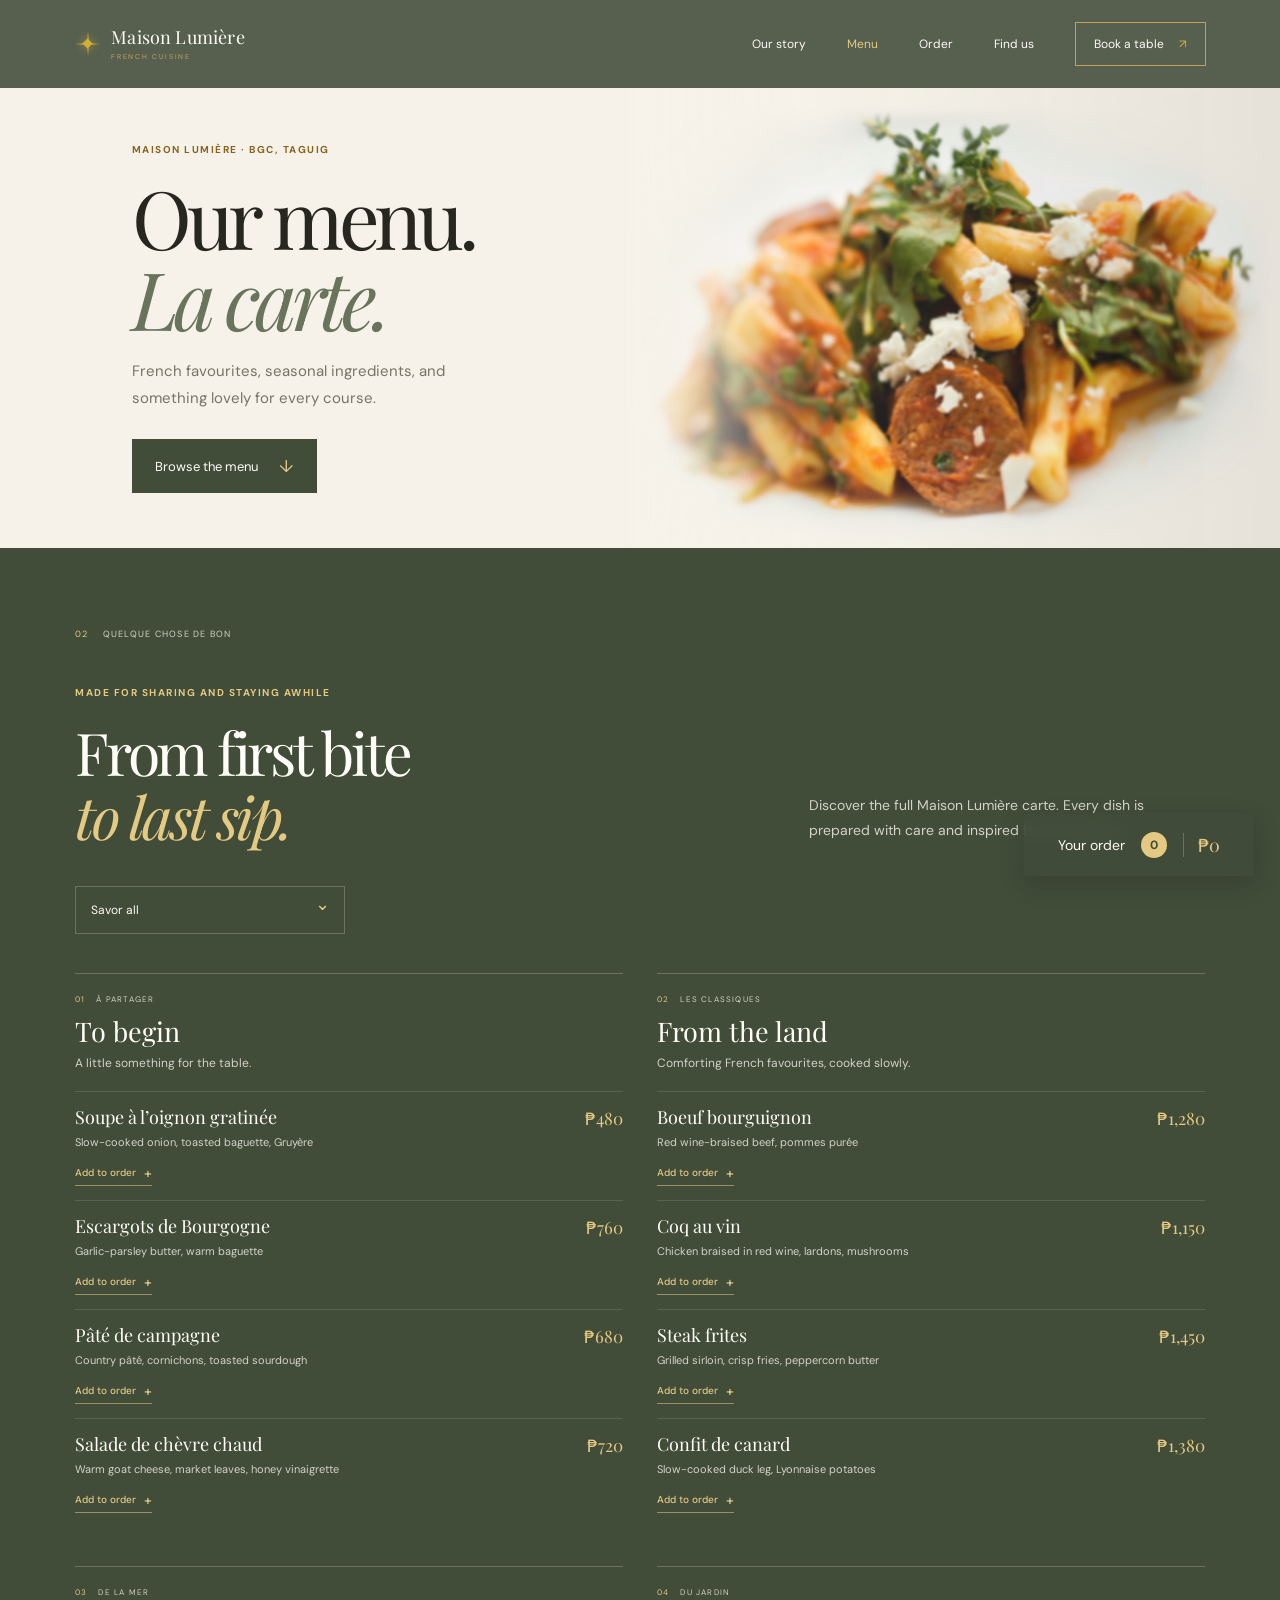
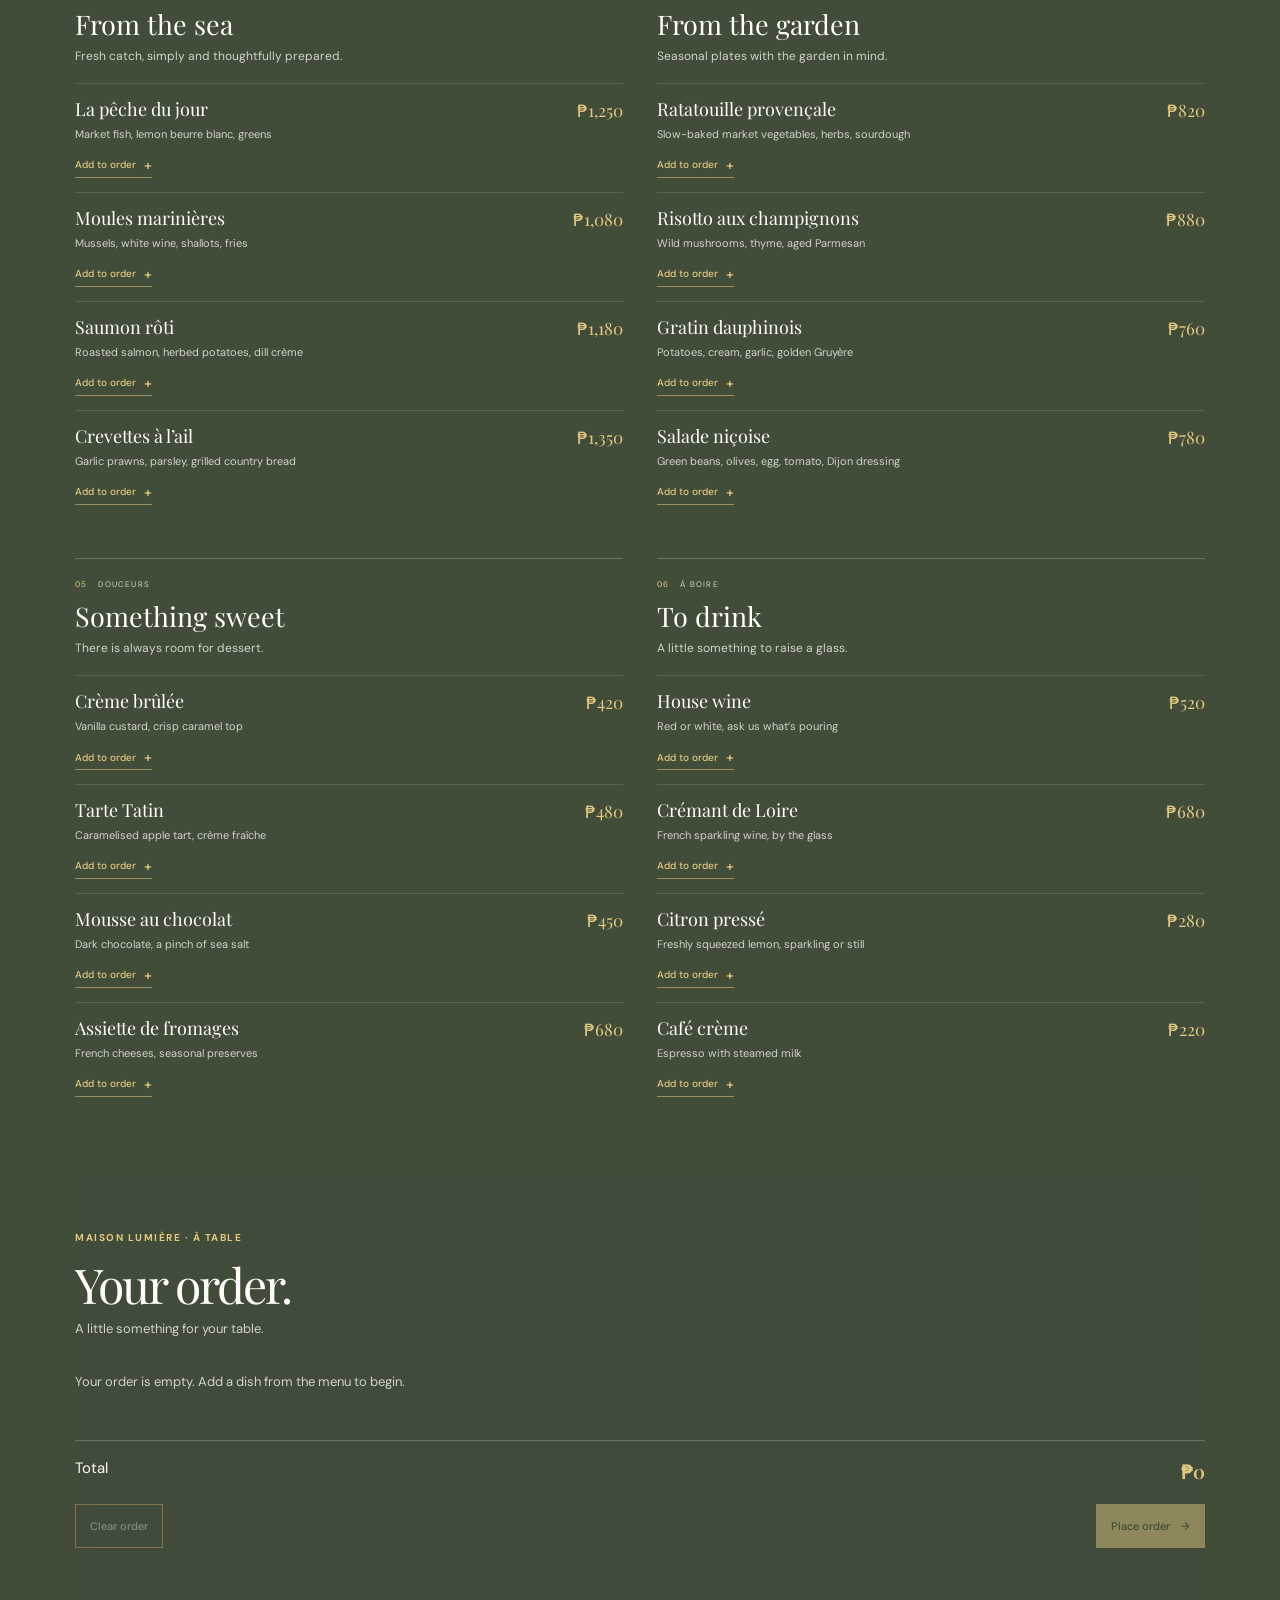
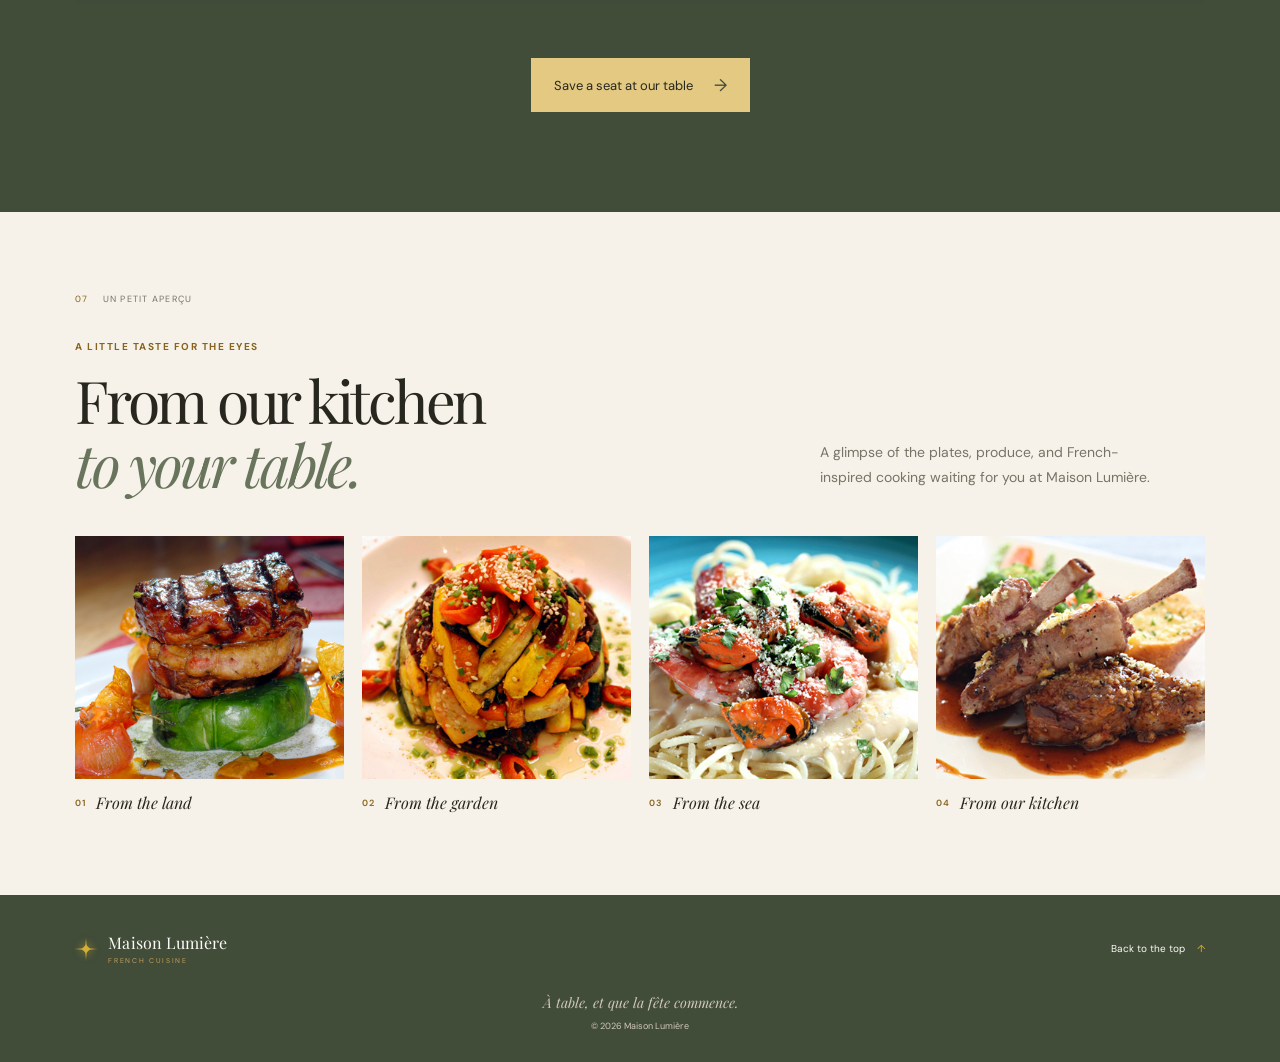
==== commit 53044684: "Update Maison Lumière website interactions and styling Update reservation feedback, menu category se" ====
--- a/maison-lumiere-website/menu.html
+++ b/maison-lumiere-website/menu.html
@@ -1,201 +1,201 @@
-<!doctype html>
-<html lang="en">
-<head>
-  <meta charset="utf-8">
-  <meta name="viewport" content="width=device-width, initial-scale=1">
-  <meta name="theme-color" content="#f6f2e9">
-  <meta name="description" content="Explore the Maison Lumière menu: French bistro favourites, seasonal plates, desserts, and drinks.">
-  <title>Our Menu — Maison Lumière</title>
-  <link rel="preconnect" href="https://fonts.googleapis.com">
-  <link rel="preconnect" href="https://fonts.gstatic.com" crossorigin>
-  <link href="https://fonts.googleapis.com/css2?family=DM+Sans:wght@400;500;600;700&family=Montserrat:wght@400;500&family=Playfair+Display:ital,wght@0,400;0,500;0,600;1,400;1,500&display=swap" rel="stylesheet">
-  <link rel="stylesheet" href="styles.css">
-  <script src="script.js" defer></script>
-</head>
-<body>
-  <header class="site-header">
-    <a class="brand" href="index.html" aria-label="Maison Lumière home">
-      <span class="brand-mark" aria-hidden="true"><span></span></span>
-      <span class="brand-name">Maison Lumière<small>French Cuisine</small></span>
-    </a>
-    <button class="menu-toggle" type="button" aria-expanded="false" aria-controls="site-nav">
-      <span class="sr-only">Toggle navigation</span>
-      <span></span><span></span>
-    </button>
-    <nav class="site-nav" id="site-nav" aria-label="Main navigation">
-      <a href="index.html#story">Our story</a>
-      <a href="menu.html" aria-current="page">Menu</a>
-      <a href="#order-summary">Order</a>
-      <a href="index.html#location">Find us</a>
-      <a class="nav-booking" href="index.html#reserve">Book a table <span aria-hidden="true">↗</span></a>
-    </nav>
-  </header>
-
-  <main>
-    <section class="menu-page-hero" id="top">
-      <div class="menu-page-hero-copy">
-        <p class="eyebrow">MAISON LUMIÈRE · BGC, TAGUIG</p>
-        <h1>Our menu.<br><em>La carte.</em></h1>
-        <p>French favourites, seasonal ingredients, and something lovely for every course.</p>
-        <a class="button button-dark" href="#starters">Browse the menu <span aria-hidden="true">↓</span></a>
-      </div>
-      <div class="menu-page-hero-image" role="img" aria-label="A seafood dish with pasta, herbs, and mussels"></div>
-    </section>
-
-    <section class="menu-section menu-page-section" id="menu">
-      <div class="section-wrap">
-        <div class="section-kicker section-kicker-light"><span>02</span><span>QUELQUE CHOSE DE BON</span></div>
-        <div class="menu-heading">
-          <div>
-            <p class="eyebrow">Made for sharing and staying awhile</p>
-            <h2>From first bite<br><em>to last sip.</em></h2>
-          </div>
-          <p>Discover the full Maison Lumière carte. Every dish is prepared with care and inspired by the seasons.</p>
-        </div>
-        <div class="menu-category-picker">
-          <label class="sr-only" for="menu-category-select">Choose a menu category</label>
-          <select id="menu-category-select" aria-label="Choose a menu category">
-            <option value="#menu">Savor all</option>
-            <option value="#starters">To begin</option>
-            <option value="#mains">From the land</option>
-            <option value="#seafood">From the sea</option>
-            <option value="#vegetarian">From the garden</option>
-            <option value="#desserts">Something sweet</option>
-            <option value="#drinks">To drink</option>
-          </select>
-          <span aria-hidden="true">⌄</span>
-        </div>
-        <div class="menu-grid">
-          <article class="menu-category" id="starters">
-            <p class="menu-category-label">01 <span>À PARTAGER</span></p>
-            <h3>To begin</h3>
-            <p class="menu-category-intro">A little something for the table.</p>
-            <ul class="menu-list">
-              <li><div><h4>Soupe à l’oignon gratinée</h4><p>Slow-cooked onion, toasted baguette, Gruyère</p></div><span class="menu-price">₱480</span></li>
-              <li><div><h4>Escargots de Bourgogne</h4><p>Garlic-parsley butter, warm baguette</p></div><span class="menu-price">₱760</span></li>
-              <li><div><h4>Pâté de campagne</h4><p>Country pâté, cornichons, toasted sourdough</p></div><span class="menu-price">₱680</span></li>
-              <li><div><h4>Salade de chèvre chaud</h4><p>Warm goat cheese, market leaves, honey vinaigrette</p></div><span class="menu-price">₱720</span></li>
-            </ul>
-          </article>
-          <article class="menu-category" id="mains">
-            <p class="menu-category-label">02 <span>LES CLASSIQUES</span></p>
-            <h3>From the land</h3>
-            <p class="menu-category-intro">Comforting French favourites, cooked slowly.</p>
-            <ul class="menu-list">
-              <li><div><h4>Boeuf bourguignon</h4><p>Red wine-braised beef, pommes purée</p></div><span class="menu-price">₱1,280</span></li>
-              <li><div><h4>Coq au vin</h4><p>Chicken braised in red wine, lardons, mushrooms</p></div><span class="menu-price">₱1,150</span></li>
-              <li><div><h4>Steak frites</h4><p>Grilled sirloin, crisp fries, peppercorn butter</p></div><span class="menu-price">₱1,450</span></li>
-              <li><div><h4>Confit de canard</h4><p>Slow-cooked duck leg, Lyonnaise potatoes</p></div><span class="menu-price">₱1,380</span></li>
-            </ul>
-          </article>
-          <article class="menu-category" id="seafood">
-            <p class="menu-category-label">03 <span>DE LA MER</span></p>
-            <h3>From the sea</h3>
-            <p class="menu-category-intro">Fresh catch, simply and thoughtfully prepared.</p>
-            <ul class="menu-list">
-              <li><div><h4>La pêche du jour</h4><p>Market fish, lemon beurre blanc, greens</p></div><span class="menu-price">₱1,250</span></li>
-              <li><div><h4>Moules marinières</h4><p>Mussels, white wine, shallots, fries</p></div><span class="menu-price">₱1,080</span></li>
-              <li><div><h4>Saumon rôti</h4><p>Roasted salmon, herbed potatoes, dill crème</p></div><span class="menu-price">₱1,180</span></li>
-              <li><div><h4>Crevettes à l’ail</h4><p>Garlic prawns, parsley, grilled country bread</p></div><span class="menu-price">₱1,350</span></li>
-            </ul>
-          </article>
-          <article class="menu-category" id="vegetarian">
-            <p class="menu-category-label">04 <span>DU JARDIN</span></p>
-            <h3>From the garden</h3>
-            <p class="menu-category-intro">Seasonal plates with the garden in mind.</p>
-            <ul class="menu-list">
-              <li><div><h4>Ratatouille provençale</h4><p>Slow-baked market vegetables, herbs, sourdough</p></div><span class="menu-price">₱820</span></li>
-              <li><div><h4>Risotto aux champignons</h4><p>Wild mushrooms, thyme, aged Parmesan</p></div><span class="menu-price">₱880</span></li>
-              <li><div><h4>Gratin dauphinois</h4><p>Potatoes, cream, garlic, golden Gruyère</p></div><span class="menu-price">₱760</span></li>
-              <li><div><h4>Salade niçoise</h4><p>Green beans, olives, egg, tomato, Dijon dressing</p></div><span class="menu-price">₱780</span></li>
-            </ul>
-          </article>
-          <article class="menu-category" id="desserts">
-            <p class="menu-category-label">05 <span>DOUCEURS</span></p>
-            <h3>Something sweet</h3>
-            <p class="menu-category-intro">There is always room for dessert.</p>
-            <ul class="menu-list">
-              <li><div><h4>Crème brûlée</h4><p>Vanilla custard, crisp caramel top</p></div><span class="menu-price">₱420</span></li>
-              <li><div><h4>Tarte Tatin</h4><p>Caramelised apple tart, crème fraîche</p></div><span class="menu-price">₱480</span></li>
-              <li><div><h4>Mousse au chocolat</h4><p>Dark chocolate, a pinch of sea salt</p></div><span class="menu-price">₱450</span></li>
-              <li><div><h4>Assiette de fromages</h4><p>French cheeses, seasonal preserves</p></div><span class="menu-price">₱680</span></li>
-            </ul>
-          </article>
-          <article class="menu-category" id="drinks">
-            <p class="menu-category-label">06 <span>À BOIRE</span></p>
-            <h3>To drink</h3>
-            <p class="menu-category-intro">A little something to raise a glass.</p>
-            <ul class="menu-list">
-              <li><div><h4>House wine</h4><p>Red or white, ask us what’s pouring</p></div><span class="menu-price">₱520</span></li>
-              <li><div><h4>Crémant de Loire</h4><p>French sparkling wine, by the glass</p></div><span class="menu-price">₱680</span></li>
-              <li><div><h4>Citron pressé</h4><p>Freshly squeezed lemon, sparkling or still</p></div><span class="menu-price">₱280</span></li>
-              <li><div><h4>Café crème</h4><p>Espresso with steamed milk</p></div><span class="menu-price">₱220</span></li>
-            </ul>
-          </article>
-        </div>
-        <section class="order-summary" id="order-summary" aria-labelledby="order-summary-title">
-          <p class="eyebrow">MAISON LUMIÈRE · À TABLE</p>
-          <h2 id="order-summary-title">Your order.</h2>
-          <p class="order-summary-intro">A little something for your table.</p>
-          <p class="order-empty">Your order is empty. Add a dish from the menu to begin.</p>
-          <ul class="order-items" aria-label="Items in your order"></ul>
-          <div class="order-total"><span>Total</span><strong>₱0</strong></div>
-          <p class="order-status" aria-live="polite"></p>
-          <div class="order-summary-actions">
-            <button class="order-clear" type="button">Clear order</button>
-            <button class="order-submit" type="button">Place order <span aria-hidden="true">→</span></button>
-          </div>
-        </section>
-        <a class="button button-menu menu-booking-link" href="index.html#reserve">Save a seat at our table <span aria-hidden="true">→</span></a>
-      </div>
-    </section>
-
-    <section class="food-gallery" id="gallery">
-      <div class="section-wrap">
-        <div class="section-kicker"><span>07</span><span>UN PETIT APERÇU</span></div>
-        <div class="food-gallery-heading">
-          <div>
-            <p class="eyebrow">A little taste for the eyes</p>
-            <h2>From our kitchen<br><em>to your table.</em></h2>
-          </div>
-          <p>A glimpse of the plates, produce, and French-inspired cooking waiting for you at Maison Lumière.</p>
-        </div>
-        <div class="food-gallery-grid">
-          <figure class="food-gallery-card">
-            <img src="images/index_img-7.jpg" alt="A French dish from the Maison Lumière menu" loading="lazy">
-            <figcaption><span>01</span> From the land</figcaption>
-          </figure>
-          <figure class="food-gallery-card">
-            <img src="images/index_img-8.jpg" alt="A French dish from the Maison Lumière menu" loading="lazy">
-            <figcaption><span>02</span> From the garden</figcaption>
-          </figure>
-          <figure class="food-gallery-card">
-            <img src="images/index_img-9.jpg" alt="A French dish from the Maison Lumière menu" loading="lazy">
-            <figcaption><span>03</span> From the sea</figcaption>
-          </figure>
-          <figure class="food-gallery-card">
-            <img src="images/index_img-10.jpg" alt="A French dish from the Maison Lumière menu" loading="lazy">
-            <figcaption><span>04</span> From our kitchen</figcaption>
-          </figure>
-        </div>
-      </div>
-    </section>
-  </main>
-
-  <footer class="site-footer">
-    <a class="brand footer-brand" href="index.html" aria-label="Maison Lumière home">
-      <span class="brand-mark" aria-hidden="true"><span></span></span>
-      <span class="brand-name">Maison Lumière<small>French Cuisine</small></span>
-    </a>
-    <p>À table, et que la fête commence.</p>
-    <a href="#top" class="back-top">Back to the top <span aria-hidden="true">↑</span></a>
-    <small class="copyright">© <span id="year"></span> Maison Lumière</small>
-  </footer>
-  <button class="order-cart-toggle" type="button" aria-controls="order-summary">
-    <span>Your order</span>
-    <span class="order-count">0</span>
-    <span class="order-cart-total">₱0</span>
-  </button>
-  <div class="order-toast" role="status" aria-live="polite" aria-atomic="true"></div>
-</body>
-</html>
+<!doctype html>
+<html lang="en">
+<head>
+  <meta charset="utf-8">
+  <meta name="viewport" content="width=device-width, initial-scale=1">
+  <meta name="theme-color" content="#f6f2e9">
+  <meta name="description" content="Explore the Maison Lumière menu: French bistro favourites, seasonal plates, desserts, and drinks.">
+  <title>Our Menu — Maison Lumière</title>
+  <link rel="preconnect" href="https://fonts.googleapis.com">
+  <link rel="preconnect" href="https://fonts.gstatic.com" crossorigin>
+  <link href="https://fonts.googleapis.com/css2?family=DM+Sans:wght@400;500;600;700&family=Montserrat:wght@400;500&family=Playfair+Display:ital,wght@0,400;0,500;0,600;1,400;1,500&display=swap" rel="stylesheet">
+  <link rel="stylesheet" href="styles.css">
+  <script src="script.js" defer></script>
+</head>
+<body>
+  <header class="site-header">
+    <a class="brand" href="index.html" aria-label="Maison Lumière home">
+      <span class="brand-mark" aria-hidden="true"><span></span></span>
+      <span class="brand-name">Maison Lumière<small>French Cuisine</small></span>
+    </a>
+    <button class="menu-toggle" type="button" aria-expanded="false" aria-controls="site-nav">
+      <span class="sr-only">Toggle navigation</span>
+      <span></span><span></span>
+    </button>
+    <nav class="site-nav" id="site-nav" aria-label="Main navigation">
+      <a href="index.html#story">Our story</a>
+      <a href="menu.html" aria-current="page">Menu</a>
+      <a href="#order-summary">Order</a>
+      <a href="index.html#location">Find us</a>
+      <a class="nav-booking" href="index.html#reserve">Book a table <span aria-hidden="true">↗</span></a>
+    </nav>
+  </header>
+
+  <main>
+    <section class="menu-page-hero" id="top">
+      <div class="menu-page-hero-copy">
+        <p class="eyebrow">MAISON LUMIÈRE · BGC, TAGUIG</p>
+        <h1>Our menu.<br><em>La carte.</em></h1>
+        <p>French favourites, seasonal ingredients, and something lovely for every course.</p>
+        <a class="button button-dark" href="#starters">Browse the menu <span aria-hidden="true">↓</span></a>
+      </div>
+      <div class="menu-page-hero-image" role="img" aria-label="A seafood dish with pasta, herbs, and mussels"></div>
+    </section>
+
+    <section class="menu-section menu-page-section" id="menu">
+      <div class="section-wrap">
+        <div class="section-kicker section-kicker-light"><span>02</span><span>QUELQUE CHOSE DE BON</span></div>
+        <div class="menu-heading">
+          <div>
+            <p class="eyebrow">Made for sharing and staying awhile</p>
+            <h2>From first bite<br><em>to last sip.</em></h2>
+          </div>
+          <p>Discover the full Maison Lumière carte. Every dish is prepared with care and inspired by the seasons.</p>
+        </div>
+        <div class="menu-category-picker">
+          <label class="sr-only" for="menu-category-select">Choose a menu category</label>
+          <select id="menu-category-select" aria-label="Choose a menu category">
+            <option value="#menu">Savor all</option>
+            <option value="#starters">To begin</option>
+            <option value="#mains">From the land</option>
+            <option value="#seafood">From the sea</option>
+            <option value="#vegetarian">From the garden</option>
+            <option value="#desserts">Something sweet</option>
+            <option value="#drinks">To drink</option>
+          </select>
+          <span aria-hidden="true">⌄</span>
+        </div>
+        <div class="menu-grid">
+          <article class="menu-category" id="starters">
+            <p class="menu-category-label">01 <span>À PARTAGER</span></p>
+            <h3>To begin</h3>
+            <p class="menu-category-intro">A little something for the table.</p>
+            <ul class="menu-list">
+              <li><div><h4>Soupe à l’oignon gratinée</h4><p>Slow-cooked onion, toasted baguette, Gruyère</p></div><span class="menu-price">₱480</span></li>
+              <li><div><h4>Escargots de Bourgogne</h4><p>Garlic-parsley butter, warm baguette</p></div><span class="menu-price">₱760</span></li>
+              <li><div><h4>Pâté de campagne</h4><p>Country pâté, cornichons, toasted sourdough</p></div><span class="menu-price">₱680</span></li>
+              <li><div><h4>Salade de chèvre chaud</h4><p>Warm goat cheese, market leaves, honey vinaigrette</p></div><span class="menu-price">₱720</span></li>
+            </ul>
+          </article>
+          <article class="menu-category" id="mains">
+            <p class="menu-category-label">02 <span>LES CLASSIQUES</span></p>
+            <h3>From the land</h3>
+            <p class="menu-category-intro">Comforting French favourites, cooked slowly.</p>
+            <ul class="menu-list">
+              <li><div><h4>Boeuf bourguignon</h4><p>Red wine-braised beef, pommes purée</p></div><span class="menu-price">₱1,280</span></li>
+              <li><div><h4>Coq au vin</h4><p>Chicken braised in red wine, lardons, mushrooms</p></div><span class="menu-price">₱1,150</span></li>
+              <li><div><h4>Steak frites</h4><p>Grilled sirloin, crisp fries, peppercorn butter</p></div><span class="menu-price">₱1,450</span></li>
+              <li><div><h4>Confit de canard</h4><p>Slow-cooked duck leg, Lyonnaise potatoes</p></div><span class="menu-price">₱1,380</span></li>
+            </ul>
+          </article>
+          <article class="menu-category" id="seafood">
+            <p class="menu-category-label">03 <span>DE LA MER</span></p>
+            <h3>From the sea</h3>
+            <p class="menu-category-intro">Fresh catch, simply and thoughtfully prepared.</p>
+            <ul class="menu-list">
+              <li><div><h4>La pêche du jour</h4><p>Market fish, lemon beurre blanc, greens</p></div><span class="menu-price">₱1,250</span></li>
+              <li><div><h4>Moules marinières</h4><p>Mussels, white wine, shallots, fries</p></div><span class="menu-price">₱1,080</span></li>
+              <li><div><h4>Saumon rôti</h4><p>Roasted salmon, herbed potatoes, dill crème</p></div><span class="menu-price">₱1,180</span></li>
+              <li><div><h4>Crevettes à l’ail</h4><p>Garlic prawns, parsley, grilled country bread</p></div><span class="menu-price">₱1,350</span></li>
+            </ul>
+          </article>
+          <article class="menu-category" id="vegetarian">
+            <p class="menu-category-label">04 <span>DU JARDIN</span></p>
+            <h3>From the garden</h3>
+            <p class="menu-category-intro">Seasonal plates with the garden in mind.</p>
+            <ul class="menu-list">
+              <li><div><h4>Ratatouille provençale</h4><p>Slow-baked market vegetables, herbs, sourdough</p></div><span class="menu-price">₱820</span></li>
+              <li><div><h4>Risotto aux champignons</h4><p>Wild mushrooms, thyme, aged Parmesan</p></div><span class="menu-price">₱880</span></li>
+              <li><div><h4>Gratin dauphinois</h4><p>Potatoes, cream, garlic, golden Gruyère</p></div><span class="menu-price">₱760</span></li>
+              <li><div><h4>Salade niçoise</h4><p>Green beans, olives, egg, tomato, Dijon dressing</p></div><span class="menu-price">₱780</span></li>
+            </ul>
+          </article>
+          <article class="menu-category" id="desserts">
+            <p class="menu-category-label">05 <span>DOUCEURS</span></p>
+            <h3>Something sweet</h3>
+            <p class="menu-category-intro">There is always room for dessert.</p>
+            <ul class="menu-list">
+              <li><div><h4>Crème brûlée</h4><p>Vanilla custard, crisp caramel top</p></div><span class="menu-price">₱420</span></li>
+              <li><div><h4>Tarte Tatin</h4><p>Caramelised apple tart, crème fraîche</p></div><span class="menu-price">₱480</span></li>
+              <li><div><h4>Mousse au chocolat</h4><p>Dark chocolate, a pinch of sea salt</p></div><span class="menu-price">₱450</span></li>
+              <li><div><h4>Assiette de fromages</h4><p>French cheeses, seasonal preserves</p></div><span class="menu-price">₱680</span></li>
+            </ul>
+          </article>
+          <article class="menu-category" id="drinks">
+            <p class="menu-category-label">06 <span>À BOIRE</span></p>
+            <h3>To drink</h3>
+            <p class="menu-category-intro">A little something to raise a glass.</p>
+            <ul class="menu-list">
+              <li><div><h4>House wine</h4><p>Red or white, ask us what’s pouring</p></div><span class="menu-price">₱520</span></li>
+              <li><div><h4>Crémant de Loire</h4><p>French sparkling wine, by the glass</p></div><span class="menu-price">₱680</span></li>
+              <li><div><h4>Citron pressé</h4><p>Freshly squeezed lemon, sparkling or still</p></div><span class="menu-price">₱280</span></li>
+              <li><div><h4>Café crème</h4><p>Espresso with steamed milk</p></div><span class="menu-price">₱220</span></li>
+            </ul>
+          </article>
+        </div>
+        <section class="order-summary" id="order-summary" aria-labelledby="order-summary-title">
+          <p class="eyebrow">MAISON LUMIÈRE · À TABLE</p>
+          <h2 id="order-summary-title">Your order.</h2>
+          <p class="order-summary-intro">A little something for your table.</p>
+          <p class="order-empty">Your order is empty. Add a dish from the menu to begin.</p>
+          <ul class="order-items" aria-label="Items in your order"></ul>
+          <div class="order-total"><span>Total</span><strong>₱0</strong></div>
+          <p class="order-status" aria-live="polite"></p>
+          <div class="order-summary-actions">
+            <button class="order-clear" type="button">Clear order</button>
+            <button class="order-submit" type="button">Place order <span aria-hidden="true">→</span></button>
+          </div>
+        </section>
+        <a class="button button-menu menu-booking-link" href="index.html#reserve">Save a seat at our table <span aria-hidden="true">→</span></a>
+      </div>
+    </section>
+
+    <section class="food-gallery" id="gallery">
+      <div class="section-wrap">
+        <div class="section-kicker"><span>07</span><span>UN PETIT APERÇU</span></div>
+        <div class="food-gallery-heading">
+          <div>
+            <p class="eyebrow">A little taste for the eyes</p>
+            <h2>From our kitchen<br><em>to your table.</em></h2>
+          </div>
+          <p>A glimpse of the plates, produce, and French-inspired cooking waiting for you at Maison Lumière.</p>
+        </div>
+        <div class="food-gallery-grid">
+          <figure class="food-gallery-card">
+            <img src="images/index_img-7.jpg" alt="A French dish from the Maison Lumière menu" loading="lazy">
+            <figcaption><span>01</span> From the land</figcaption>
+          </figure>
+          <figure class="food-gallery-card">
+            <img src="images/index_img-8.jpg" alt="A French dish from the Maison Lumière menu" loading="lazy">
+            <figcaption><span>02</span> From the garden</figcaption>
+          </figure>
+          <figure class="food-gallery-card">
+            <img src="images/index_img-9.jpg" alt="A French dish from the Maison Lumière menu" loading="lazy">
+            <figcaption><span>03</span> From the sea</figcaption>
+          </figure>
+          <figure class="food-gallery-card">
+            <img src="images/index_img-10.jpg" alt="A French dish from the Maison Lumière menu" loading="lazy">
+            <figcaption><span>04</span> From our kitchen</figcaption>
+          </figure>
+        </div>
+      </div>
+    </section>
+  </main>
+
+  <footer class="site-footer">
+    <a class="brand footer-brand" href="index.html" aria-label="Maison Lumière home">
+      <span class="brand-mark" aria-hidden="true"><span></span></span>
+      <span class="brand-name">Maison Lumière<small>French Cuisine</small></span>
+    </a>
+    <p>À table, et que la fête commence.</p>
+    <a href="#top" class="back-top">Back to the top <span aria-hidden="true">↑</span></a>
+    <small class="copyright">© <span id="year"></span> Maison Lumière</small>
+  </footer>
+  <button class="order-cart-toggle" type="button" aria-controls="order-summary">
+    <span>Your order</span>
+    <span class="order-count">0</span>
+    <span class="order-cart-total">₱0</span>
+  </button>
+  <div class="order-toast" role="status" aria-live="polite" aria-atomic="true"></div>
+</body>
+</html>
--- a/maison-lumiere-website/styles.css
+++ b/maison-lumiere-website/styles.css
@@ -1,367 +1,365 @@
-:root {
-  color-scheme: light;
-  --cream: #f6f2e9;
-  --paper: #fffdf8;
-  --ivory: #fdfbf7;
-  --ink: #28271f;
-  --charcoal: #1a1a1a;
-  --muted: #767467;
-  --olive: #414c39;
-  --olive-light: #68745b;
-  --gold: #d4af37;
-  --gold-muted: #c5a059;
-  --gold-soft: #e3c982;
-  --gold-ink: #87631d;
-  --gold-wash: rgba(212, 175, 55, .1);
-  --gold-glow: rgba(212, 175, 55, .55);
-  --cream-dark: #ece5d8;
-  --linen: #e7dfcf;
-  --linen-line: #d7c9b4;
-  --sand-line: #c6b69e;
-  --field-line: #b8ae9d;
-  --placeholder: #8c887e;
-  --muted-light: #d2d3c9;
-  --footer-muted: #d0c9ba;
-  --olive-photo: #59634f;
-  --line: rgba(40, 39, 31, .17);
-  --line-dark: rgba(253, 251, 247, .22);
-  --header-height: 88px;
-  --serif: "Playfair Display", Georgia, serif;
-  --sans: "DM Sans", Arial, sans-serif;
-}
-
-* { box-sizing: border-box; }
-html { scroll-behavior: smooth; scroll-padding-top: var(--header-height); }
-body { margin: 0; background: var(--cream); color: var(--ink); font-family: var(--sans); -webkit-font-smoothing: antialiased; }
-a { color: inherit; text-decoration: none; }
-button, input, select { font: inherit; }
-img { display: block; width: 100%; }
-.sr-only { position: absolute; width: 1px; height: 1px; padding: 0; margin: -1px; overflow: hidden; clip: rect(0, 0, 0, 0); white-space: nowrap; border: 0; }
-
-.site-header { height: 88px; padding: 0 5.8%; display: flex; align-items: center; justify-content: space-between; position: sticky; top: 0; z-index: 5; background: rgba(65, 76, 57, .88); backdrop-filter: blur(10px); -webkit-backdrop-filter: blur(10px); }
-.brand { display: inline-flex; align-items: center; gap: 10px; padding: 9px 0; background: transparent; color: var(--ivory); }
-.brand-mark, .logo-star { position: relative; display: inline-grid; flex: 0 0 auto; place-items: center; --star-color: var(--gold); }
-.brand-mark { width: 27px; height: 27px; flex-basis: 27px; }
-.brand-mark::before, .brand-mark::after, .logo-star::before, .logo-star::after { position: absolute; content: ""; border-radius: 50%; }
-.brand-mark::before, .logo-star::before { width: 2px; height: 100%; background: linear-gradient(to bottom, transparent, var(--star-color), transparent); }
-.brand-mark::after, .logo-star::after { width: 100%; height: 2px; background: linear-gradient(to right, transparent, var(--star-color), transparent); }
-.brand-mark span, .logo-star span { position: relative; z-index: 1; width: 7px; height: 7px; background: var(--star-color); transform: rotate(45deg); box-shadow: 0 0 9px 1px var(--gold-glow); }
-.brand-name { color: var(--ivory); font: 400 18px/1.1 var(--serif); letter-spacing: .01em; white-space: nowrap; }
-.brand-name small { display: block; margin-top: 5px; color: var(--gold-muted); font: 400 7px/1 var(--sans); letter-spacing: .24em; text-transform: uppercase; }
-.site-nav { display: flex; align-items: center; gap: clamp(22px, 3.2vw, 50px); color: var(--ivory); font-size: 12px; }
-.site-nav > a:not(.nav-booking) { transition: color .2s ease; }
-.site-nav > a:not(.nav-booking):hover { color: var(--gold-soft); }
-.nav-booking { padding: 13px 18px; border: 1px solid var(--gold-muted); }
-.nav-booking:hover { background: var(--gold-wash); }
-.nav-booking span { margin-left: 12px; color: var(--gold); }
-.menu-toggle { display: none; }
-
-.hero { min-height: max(560px, calc(100svh - var(--header-height))); position: relative; display: flex; align-items: center; overflow: hidden; }
-.hero-copy { position: relative; z-index: 2; width: 51%; padding: 10px 0 35px 10.3%; }
-.eyebrow { margin: 0 0 21px; color: var(--gold-ink); font-size: 10px; font-weight: 700; letter-spacing: .15em; text-transform: uppercase; }
-.hero .eyebrow span { display: inline-block; width: 23px; height: 1px; margin: 0 9px 3px 0; background: var(--gold-ink); }
-h1, h2, h3, p, figure { margin-top: 0; }
-.hero h1 { margin-bottom: 23px; font: 400 clamp(55px, 6.3vw, 92px)/.99 var(--serif); letter-spacing: -.065em; }
-h1 em, h2 em { color: var(--olive-light); font-weight: 400; }
-.hero-description { max-width: 410px; margin-bottom: 31px; color: var(--muted); font-size: 15px; line-height: 1.8; }
-.hero-actions { display: flex; align-items: center; gap: 24px; }
-.button { min-height: 54px; padding: 0 23px; display: inline-flex; align-items: center; justify-content: center; gap: 21px; border: 0; cursor: pointer; font-size: 13px; transition: transform .2s ease, background .2s ease; }
-.button:hover { transform: translateY(-2px); }
-.button-dark { background: var(--olive); color: var(--paper); }
-.button-dark:hover { background: var(--olive-light); }
-.button span { color: var(--gold-soft); font-size: 17px; }
-.text-link { padding-bottom: 5px; border-bottom: 1px solid var(--gold-ink); font-size: 13px; }
-.text-link span { margin-left: 8px; color: var(--gold-ink); }
-.hero-footnote { display: flex; align-items: center; gap: 9px; margin-top: 60px; color: var(--muted); font: italic 13px var(--serif); }
-.hero-star { width: 17px; height: 17px; --star-color: var(--gold-ink); }
-.hero-star::before, .hero-star::after { width: 1px; height: 100%; }
-.hero-star::after { width: 100%; height: 1px; }
-.hero-star span { width: 5px; height: 5px; box-shadow: 0 0 6px 1px var(--gold-glow); }
-.hero-image { position: absolute; inset: 0 0 0 49%; background: linear-gradient(90deg, var(--cream) 0%, rgba(246,242,233,.09) 28%, rgba(20,19,16,.08) 100%), url("images/header-bg.png") center/cover no-repeat; }
-.image-caption { position: absolute; right: 6%; bottom: 38px; left: 6%; display: flex; justify-content: flex-end; color: var(--ivory); font-size: 9px; letter-spacing: .15em; text-shadow: 0 1px 8px rgba(0,0,0,.4); }
-.round-stamp { position: absolute; top: 14%; right: 10%; width: 112px; height: 112px; border: 1px solid rgba(253,251,247,.76); border-radius: 50%; display: flex; flex-direction: column; align-items: center; justify-content: center; color: var(--ivory); font: italic 11px var(--serif); text-shadow: 0 1px 8px rgba(0,0,0,.45); transform: rotate(9deg); }
-.round-stamp strong { margin: 1px 0; color: var(--gold-soft); font: 18px var(--sans); }
-.scroll-cue { position: absolute; z-index: 2; left: 5.8%; bottom: 27px; display: flex; gap: 14px; align-items: center; color: var(--muted); font-size: 9px; letter-spacing: .11em; text-transform: uppercase; }
-.scroll-cue span + span { color: var(--gold-ink); font-size: 16px; }
-
-.section-wrap { width: min(1130px, 88.4%); margin: 0 auto; }
-.intro { min-height: 100svh; padding-top: clamp(58px, 8svh, 104px); padding-bottom: clamp(58px, 8svh, 104px); position: relative; display: grid; grid-template-columns: .92fr 1.08fr; column-gap: 7%; align-content: center; }
-.section-kicker { display: flex; gap: 14px; align-items: center; color: var(--muted); font-size: 9px; letter-spacing: .14em; }
-.section-kicker span:first-child { color: var(--gold-ink); }
-.intro > .section-kicker { grid-column: 1 / -1; margin-bottom: clamp(25px, 4svh, 42px); }
-.intro-copy { padding-left: 0; }
-.intro-copy h2, .menu-heading h2, .promise-copy h2, .reservation-copy h2 { margin-bottom: 25px; font: 400 clamp(42px, 4.6vw, 66px)/1.08 var(--serif); letter-spacing: -.055em; }
-.intro-copy > p:not(.eyebrow), .promise-copy > p:not(.eyebrow) { max-width: 500px; color: var(--muted); font-size: 15px; line-height: 1.8; }
-.intro-copy .text-link { display: inline-block; margin-top: 12px; }
-.story-photo { position: relative; align-self: center; margin: 0; padding: 0 25px 27px 0; }
-.story-photo::after { content: ""; position: absolute; z-index: -1; right: 0; bottom: 0; width: 72%; height: 75%; background: var(--linen); }
-.story-photo img { width: 100%; height: min(58svh, 520px); object-fit: cover; }
-.story-photo figcaption { position: absolute; right: 41px; bottom: 43px; left: 17px; display: flex; justify-content: space-between; align-items: baseline; color: var(--ivory); text-shadow: 0 1px 6px #333; }
-.story-photo figcaption span:first-child { font: italic 19px var(--serif); }
-.story-photo figcaption span:last-child { font-size: 9px; letter-spacing: .12em; }
-
-.menu-section { min-height: 100svh; padding: 94px 0 100px; background: var(--olive); color: var(--paper); }
-.menu-preview { min-height: 100svh; padding: clamp(70px, 9svh, 110px) 0; display: grid; align-items: center; background: var(--olive); color: var(--paper); }
-.menu-preview .section-kicker-light { margin-bottom: clamp(30px, 5svh, 46px); }
-.menu-preview .menu-heading { margin-bottom: 32px; }
-.menu-preview .menu-heading > p { width: min(330px, 34%); font-size: 13px; }
-.menu-preview-grid { display: grid; grid-template-columns: repeat(3, minmax(0, 1fr)); gap: 22px; }
-.menu-preview-card { position: relative; min-height: clamp(220px, 30vw, 360px); overflow: hidden; background: var(--charcoal); }
-.menu-preview-card::after { position: absolute; inset: 40% 0 0; background: linear-gradient(transparent, rgba(26, 26, 26, .78)); content: ""; }
-.menu-preview-card img { width: 100%; height: 100%; position: absolute; inset: 0; object-fit: cover; transition: transform .35s ease; }
-.menu-preview-card:hover img { transform: scale(1.04); }
-.menu-preview-label { position: absolute; z-index: 1; right: 18px; bottom: 17px; left: 18px; color: var(--ivory); font-size: 10px; letter-spacing: .12em; }
-.menu-preview-actions { display: flex; flex-wrap: wrap; gap: 14px; margin-top: 34px; }
-.button-menu { background: var(--gold-soft); color: var(--ink); }
-.button-menu span { color: var(--olive); }
-.button-menu:hover { background: var(--ivory); }
-.button-menu-secondary { border: 1px solid var(--gold-muted); background: transparent; color: var(--ivory); }
-.button-menu-secondary span { color: var(--gold-soft); }
-.button-menu-secondary:hover { background: var(--gold-wash); }
-.menu-page-hero { min-height: 440px; position: relative; display: flex; align-items: center; overflow: hidden; background: var(--cream); }
-.menu-page-hero-copy { position: relative; z-index: 1; width: 51%; padding: 55px 5% 55px 10.3%; }
-.menu-page-hero-copy h1 { margin-bottom: 20px; font: 400 clamp(54px, 6.3vw, 82px)/1 var(--serif); letter-spacing: -.065em; }
-.menu-page-hero-copy h1 em { color: var(--olive-light); }
-.menu-page-hero-copy > p:not(.eyebrow) { max-width: 380px; margin-bottom: 27px; color: var(--muted); font-size: 15px; line-height: 1.8; }
-.menu-page-hero-image { position: absolute; inset: 0 0 0 49%; background: linear-gradient(90deg, var(--cream) 0%, rgba(246,242,233,.09) 28%, rgba(20,19,16,.08) 100%), url("images/header-bg.png") center/cover no-repeat; opacity: .94; filter: blur(1px); transform: scale(1.005); }
-.menu-page-section { padding-top: 80px; }
-.menu-booking-link { display: flex; width: fit-content; margin: 54px auto 0; }
-.site-nav > a[aria-current="page"] { color: var(--gold-soft); }
-.food-gallery { padding: clamp(68px, 9svh, 105px) 0; background: var(--cream); color: var(--ink); }
-.food-gallery .section-kicker { margin-bottom: 35px; }
-.food-gallery-heading { display: flex; justify-content: space-between; align-items: end; gap: 40px; margin-bottom: 40px; }
-.food-gallery-heading .eyebrow { margin-bottom: 15px; }
-.food-gallery-heading h2 { margin: 0; font: 400 clamp(42px, 4.6vw, 62px)/1.08 var(--serif); letter-spacing: -.055em; }
-.food-gallery-heading h2 em { color: var(--olive-light); }
-.food-gallery-heading > p { max-width: 340px; margin: 0 4% 5px 20px; color: var(--muted); font-size: 14px; line-height: 1.8; }
-.food-gallery-grid { display: grid; grid-template-columns: repeat(4, minmax(0, 1fr)); gap: 18px; }
-.food-gallery-card { min-width: 0; margin: 0; }
-.food-gallery-card img { width: 100%; height: clamp(170px, 19vw, 270px); object-fit: cover; }
-.food-gallery-card figcaption { display: flex; align-items: center; gap: 10px; padding-top: 13px; font: italic 16px/1.4 var(--serif); }
-.food-gallery-card figcaption span { color: var(--gold-ink); font: 600 9px var(--sans); letter-spacing: .12em; }
-.section-kicker-light { margin-bottom: 46px; color: var(--muted-light); }
-.section-kicker-light span:first-child { color: var(--gold-soft); }
-.menu-heading { display: flex; justify-content: space-between; align-items: end; margin-bottom: 39px; }
-.menu-heading .eyebrow { color: var(--gold-soft); }
-.menu-heading h2 { margin-bottom: 0; }
-.menu-heading h2 em { color: var(--gold-soft); }
-.menu-heading > p { width: min(340px, 38%); margin: 0 5% 4px 30px; color: var(--muted-light); font-size: 14px; line-height: 1.8; }
-.menu-category-picker { position: relative; width: min(270px, 100%); margin: 0 0 39px; }
-.menu-category-picker select { width: 100%; min-height: 48px; padding: 0 42px 0 15px; appearance: none; border: 1px solid var(--line-dark); border-radius: 0; background: var(--olive); color: var(--ivory); cursor: pointer; font-size: 12px; }
-.menu-category-picker select:hover, .menu-category-picker select:focus-visible { border-color: var(--gold-soft); outline: none; }
-.menu-category-picker select option { background: var(--olive); color: var(--ivory); }
-.menu-category-picker > span { position: absolute; top: -13px; right: 15px; bottom: 0; display: grid; place-items: center; color: var(--gold-soft); font-size: 18px; line-height: 1; pointer-events: none; }
-.menu-grid { display: grid; grid-template-columns: repeat(2, minmax(0, 1fr)); column-gap: 34px; row-gap: 39px; }
-.menu-category { min-width: 0; padding-top: 20px; border-top: 1px solid var(--line-dark); scroll-margin-top: 24px; }
-.menu-category-label { display: flex; gap: 11px; margin-bottom: 12px; color: var(--gold-soft); font-size: 8px; letter-spacing: .15em; }
-.menu-category-label span { color: var(--muted-light); }
-.menu-category > h3 { margin-bottom: 7px; font: 400 27px/1.15 var(--serif); }
-.menu-category-intro { margin-bottom: 0; color: var(--muted-light); font-size: 12px; line-height: 1.6; }
-.menu-list { margin: 17px 0 0; padding: 0; list-style: none; }
-.menu-list li { display: flex; justify-content: space-between; gap: 12px; padding: 14px 0; border-top: 1px solid rgba(253, 251, 247, .12); }
-.menu-list li > div { min-width: 0; }
-.menu-list h4 { margin: 0 0 5px; font: 400 18px/1.3 var(--serif); }
-.menu-list li p { margin: 0; color: var(--muted-light); font-size: 11px; line-height: 1.6; }
-.menu-price { flex: 0 0 auto; padding-top: 1px; color: var(--gold-soft); font: 17px/1.3 var(--serif); white-space: nowrap; }
-.add-to-order { display: inline-flex; align-items: center; gap: 8px; margin-top: 9px; padding: 5px 0; border: 0; border-bottom: 1px solid rgba(227,201,130,.55); background: transparent; color: var(--gold-soft); cursor: pointer; font: 500 10px var(--sans); transition: color .2s ease, border-color .2s ease; }
-.add-to-order span { font-size: 14px; line-height: 1; }
-.add-to-order:hover, .add-to-order:focus-visible { border-color: var(--ivory); color: var(--ivory); outline: none; }
-.order-cart-toggle { position: fixed; z-index: 6; right: 26px; bottom: 24px; min-width: 230px; min-height: 62px; display: inline-flex; align-items: center; justify-content: center; gap: 16px; padding: 0 22px; border: 0; background: rgba(65, 76, 57, .88); color: var(--ivory); box-shadow: 0 8px 24px rgba(26,26,26,.2); backdrop-filter: blur(8px); -webkit-backdrop-filter: blur(8px); cursor: pointer; font-size: 14px; transition: opacity .2s ease, visibility .2s ease; }
-.order-cart-toggle.is-hidden { visibility: hidden; opacity: 0; pointer-events: none; }
-.order-toast { position: fixed; z-index: 7; left: 26px; bottom: 24px; width: min(360px, calc(100% - 52px)); padding: 18px 22px; border-left: 3px solid var(--gold-soft); background: rgba(65, 76, 57, .88); color: var(--ivory); box-shadow: 0 8px 24px rgba(26,26,26,.24); backdrop-filter: blur(8px); -webkit-backdrop-filter: blur(8px); font-size: 13px; line-height: 1.6; opacity: 0; transform: translateY(12px); visibility: hidden; transition: opacity .25s ease, transform .25s ease, visibility .25s ease; }
-.order-toast.is-visible { opacity: 1; transform: translateY(0); visibility: visible; }
-.order-count { min-width: 26px; height: 26px; display: inline-grid; place-items: center; border-radius: 50%; background: var(--gold-soft); color: var(--olive); font-size: 12px; font-weight: 700; }
-.order-cart-total { padding-left: 14px; border-left: 1px solid var(--line-dark); color: var(--gold-soft); font-family: var(--serif); font-size: 18px; }
-.order-summary { width: 100%; margin: 64px auto 0; padding: clamp(32px, 5vw, 56px) 0; border: 0; background: rgba(65, 76, 57, .88); color: var(--ivory); backdrop-filter: blur(8px); -webkit-backdrop-filter: blur(8px); scroll-margin-top: 24px; }
-.order-summary > .eyebrow { margin-bottom: 14px; color: var(--gold-soft); }
-.order-summary h2 { margin: 0 0 8px; font: 400 clamp(34px, 5vw, 48px)/1.1 var(--serif); letter-spacing: -.045em; }
-.order-summary-intro, .order-empty { color: var(--muted-light); font-size: 13px; line-height: 1.6; }
-.order-empty { padding: 19px 0; }
-.order-items { max-height: min(42svh, 420px); overflow-y: auto; margin: 0; padding: 0; list-style: none; }
-.order-items > li { display: grid; grid-template-columns: minmax(0, 1fr) auto; gap: 8px 14px; padding: 15px 0; border-top: 1px solid var(--line-dark); }
-.order-item-name { font: 400 16px/1.35 var(--serif); }
-.order-item-subtotal { color: var(--gold-soft); font: 15px var(--serif); white-space: nowrap; }
-.order-quantity-controls { grid-column: 1 / -1; display: flex; align-items: center; gap: 10px; }
-.order-quantity-controls button { width: 27px; height: 27px; border: 1px solid var(--gold-muted); background: transparent; color: var(--ivory); cursor: pointer; }
-.order-quantity-controls button:hover, .order-quantity-controls button:focus-visible { border-color: var(--gold-soft); outline: none; }
-.order-quantity { min-width: 14px; color: var(--ivory); font-size: 12px; text-align: center; }
-.order-remove { margin-left: auto; border: 0 !important; color: var(--muted-light) !important; font-size: 11px; text-decoration: underline; width: auto !important; }
-.order-total { display: flex; justify-content: space-between; margin-top: 16px; padding-top: 17px; border-top: 1px solid var(--line-dark); font: 15px var(--sans); }
-.order-total strong { color: var(--gold-soft); font: 600 19px var(--serif); }
-.order-status { min-height: 0; margin: 0; color: var(--gold-soft); font-size: 12px; line-height: 1.5; }
-.order-status:not(:empty) { margin-top: 14px; padding: 12px; background: var(--gold-wash); }
-.order-summary-actions { display: flex; justify-content: space-between; gap: 12px; margin-top: 20px; }
-.order-summary-actions button { min-height: 44px; padding: 0 14px; cursor: pointer; font: 500 11px var(--sans); }
-.order-clear { border: 1px solid var(--gold-muted); background: transparent; color: var(--muted-light); }
-.order-clear:hover, .order-clear:focus-visible { border-color: var(--gold-soft); color: var(--ivory); outline: none; }
-.order-submit { border: 1px solid var(--gold-soft); background: var(--gold-soft); color: var(--olive); }
-.order-submit span { margin-left: 8px; color: var(--gold-soft); }
-.order-submit span { color: var(--olive); }
-.order-submit:hover, .order-submit:focus-visible { background: var(--ivory); outline: none; }
-.order-submit:disabled, .order-clear:disabled { cursor: not-allowed; opacity: .48; }
-.menu-footnote { margin: 42px 0 0; color: var(--gold-soft); text-align: center; font: 11px/1.5 var(--sans); letter-spacing: .04em; }
-.menu-footnote small { display: block; margin-top: 6px; color: var(--muted-light); font-size: 9px; letter-spacing: 0; }
-
-.promise { min-height: 100svh; padding-top: clamp(70px, 9svh, 120px); padding-bottom: clamp(70px, 9svh, 120px); display: grid; grid-template-columns: 1.03fr .97fr; gap: 10%; align-content: center; align-items: center; }
-.promise-photo { position: relative; }
-.promise-photo::before { content: ""; position: absolute; top: -18px; left: -18px; width: 70%; height: 65%; border: 1px solid var(--sand-line); }
-.promise-photo img { position: relative; width: 100%; height: min(58svh, 520px); object-fit: cover; }
-.photo-label { position: absolute; right: -22px; bottom: 18px; padding: 12px 15px; background: var(--paper); color: var(--muted); font-size: 8px; letter-spacing: .13em; }
-.promise-copy .section-kicker { margin-bottom: 45px; }
-.promise-copy h2 { margin-bottom: 21px; }
-.promise-details { display: grid; gap: 17px; margin: 28px 0; }
-.promise-details > div { display: flex; gap: 12px; align-items: flex-start; font-size: 13px; line-height: 1.5; }
-.detail-icon { width: 14px; height: 14px; --star-color: var(--gold-ink); }
-.detail-icon::before, .detail-icon::after { width: 1px; height: 100%; }
-.detail-icon::after { width: 100%; height: 1px; }
-.detail-icon span { width: 4px; height: 4px; box-shadow: 0 0 5px 1px var(--gold-glow); }
-.promise-details small { color: var(--muted); font-size: 12px; }
-
-.location-section { min-height: 100svh; padding: clamp(60px, 8svh, 100px) 5.8%; display: grid; align-items: center; background: var(--olive); color: var(--ivory); }
-.location-inner { width: min(1250px, 100%); min-height: min(70svh, 650px); margin: 0 auto; display: grid; grid-template-columns: .82fr 1.18fr; align-items: stretch; gap: 7%; }
-.location-copy { align-self: center; padding: 20px 0; }
-.location-copy .section-kicker { color: var(--muted-light); }
-.location-copy .section-kicker span:first-child, .location-copy .eyebrow { color: var(--gold-soft); }
-.location-copy .section-kicker { margin-bottom: clamp(34px, 5svh, 55px); }
-.location-copy .eyebrow { margin-bottom: 16px; }
-.location-copy h2 { margin: 0 0 27px; font: 400 clamp(44px, 4.6vw, 66px)/1.06 var(--serif); letter-spacing: -.055em; }
-.location-copy h2 em { color: var(--gold-soft); }
-.location-address { margin: 0 0 18px; font: 400 clamp(19px, 2vw, 25px)/1.65 var(--serif); }
-.location-note { max-width: 350px; margin-bottom: 24px; color: var(--muted-light); font-size: 14px; line-height: 1.8; }
-.location-copy .text-link { border-color: var(--gold-soft); }
-.location-copy .text-link span { color: var(--gold-soft); }
-.location-map { position: relative; min-height: 440px; overflow: hidden; border: 8px solid var(--olive); background: var(--olive); }
-.location-map::after { position: absolute; inset: 8px; background: var(--olive); content: ""; opacity: .32; mix-blend-mode: multiply; pointer-events: none; }
-.location-map iframe { display: block; width: 100%; height: 100%; min-height: inherit; border: 0; filter: grayscale(1) sepia(.12); }
-
-.reservation { min-height: 100svh; padding: clamp(70px, 9svh, 110px) 6%; display: grid; align-items: center; background: var(--cream-dark); color: var(--ink); }
-.reservation-inner { width: min(1030px, 100%); margin: auto; display: grid; grid-template-columns: .8fr 1.2fr; gap: 11%; align-items: center; }
-.reservation-copy .eyebrow { margin-bottom: 17px; color: var(--gold-ink); }
-.reservation-copy h2 { font-size: clamp(40px, 4vw, 54px); }
-.reservation-copy h2 em { color: var(--olive-light); }
-.reservation-copy > p:not(.eyebrow) { max-width: 330px; color: var(--muted); font-size: 15px; line-height: 1.8; }
-.reservation-aside { display: flex; gap: 11px; align-items: center; margin-top: 34px; font: italic 13px/1.5 var(--serif); }
-.reservation-star { width: 21px; height: 21px; --star-color: var(--gold-ink); }
-.reservation-star::before, .reservation-star::after { width: 1px; height: 100%; }
-.reservation-star::after { width: 100%; height: 1px; }
-.reservation-star span { width: 5px; height: 5px; box-shadow: 0 0 6px 1px var(--gold-glow); }
-.reservation-aside small { color: var(--muted); font-size: 12px; }
-.reservation-form { display: grid; gap: 20px; }
-.form-row { display: grid; grid-template-columns: 1fr 1fr; gap: 18px; }
-.reservation-form label { display: grid; gap: 8px; color: var(--ink); font-size: 12px; font-weight: 600; }
-.reservation-form input, .reservation-form select { width: 100%; min-height: 48px; padding: 0 10px; border: 0; border-bottom: 1px solid var(--field-line); border-radius: 0; outline: 0; background: transparent; color: var(--ink); font-size: 13px; }
-.reservation-form input:focus, .reservation-form select:focus { border-bottom-color: var(--gold); }
-.reservation-form input::placeholder, .reservation-form select:invalid { color: var(--placeholder); }
-.reservation-form select option { background: var(--cream-dark); color: var(--ink); }
-.button-light { justify-self: start; min-width: 200px; background: var(--olive); color: var(--ivory); }
-.button-light:hover { background: var(--charcoal); }
-.button-light span { color: var(--gold-soft); }
-.form-note { margin: -8px 0 0; color: var(--muted); font-size: 11px; line-height: 1.6; }
-
-.site-footer { min-height: 130px; padding: 30px 5.8%; display: flex; justify-content: space-between; align-items: center; flex-wrap: wrap; gap: 20px; background: var(--olive); color: var(--ivory); }
-.footer-brand .brand-mark { width: 24px; height: 24px; flex-basis: 24px; }
-.footer-brand .brand-mark span { width: 6px; height: 6px; }
-.footer-brand .brand-name { font-size: 16px; }
-.site-footer > p { margin: 0; color: var(--footer-muted); font: italic 14px var(--serif); }
-.back-top { font-size: 10px; }
-.back-top span { margin-left: 9px; color: var(--gold); }
-.copyright { width: 100%; margin-top: -12px; color: var(--footer-muted); font-size: 9px; text-align: center; }
-
-@media (min-width: 1400px) {
-  .hero-copy { padding-left: max(10.3%, calc((100vw - 1130px) / 2)); }
-}
-@media (max-width: 850px) {
-  :root { --header-height: 76px; }
-  .site-header { height: 76px; padding: 0 5%; }
-  .site-nav { gap: 18px; font-size: 11px; }
-  .hero { min-height: max(540px, calc(100svh - var(--header-height))); }
-  .hero-copy { width: 56%; padding-left: 7%; }
-  .hero-image { left: 45%; }
-  .hero h1 { font-size: clamp(54px, 8vw, 72px); }
-  .hero-actions { align-items: flex-start; flex-direction: column; gap: 16px; }
-  .hero-footnote { margin-top: 36px; }
-  .intro { column-gap: 4%; }
-  .intro-copy { padding-left: 0; }
-  .promise { gap: 8%; }
-  .reservation-inner { gap: 7%; }
-  .location-inner { grid-template-columns: .9fr 1.1fr; gap: 5%; }
-  .location-map { min-height: 52svh; }
-}
-@media (max-width: 620px) {
-  :root { --header-height: 70px; }
-  .site-header { height: 70px; }
-  .brand { gap: 8px; padding: 9px 10px; }
-  .brand-mark { width: 23px; height: 23px; flex-basis: 23px; }
-  .brand-mark span { width: 6px; height: 6px; }
-  .brand-name { font-size: 15px; }
-  .brand-name small { font-size: 6px; }
-  .menu-toggle { width: 42px; height: 42px; display: grid; align-content: center; justify-items: center; gap: 6px; border: 1px solid var(--line-dark); background: transparent; }
-  .menu-toggle span:not(.sr-only) { width: 17px; height: 1px; background: var(--gold); transition: transform .2s ease; }
-  .menu-toggle[aria-expanded="true"] span:nth-last-child(2) { transform: translateY(3.5px) rotate(45deg); }
-  .menu-toggle[aria-expanded="true"] span:last-child { transform: translateY(-3.5px) rotate(-45deg); }
-  .site-nav { position: absolute; top: 70px; right: 0; left: 0; padding: 20px 6% 25px; display: none; align-items: stretch; flex-direction: column; gap: 0; border-top: 1px solid var(--line-dark); background: rgba(65, 76, 57, .97); backdrop-filter: blur(10px); -webkit-backdrop-filter: blur(10px); box-shadow: 0 12px 15px rgba(40,39,31,.18); }
-  .site-nav.is-open { display: flex; }
-  .site-nav > a:not(.nav-booking) { padding: 13px 0; border-bottom: 1px solid var(--line-dark); }
-  .nav-booking { margin-top: 15px; text-align: center; }
-  .hero { min-height: auto; height: auto; padding: 55px 0 0; display: block; }
-  .hero-copy { width: 100%; padding: 0 7% 30px; }
-  .hero h1 { font-size: clamp(54px, 14vw, 75px); }
-  .hero-description { max-width: 330px; }
-  .hero-actions { align-items: center; flex-direction: row; flex-wrap: wrap; }
-  .hero-footnote { margin-top: 28px; }
-  .hero-image { position: relative; inset: auto; height: 330px; background-position: center; }
-  .round-stamp { top: 9%; right: 7%; width: 90px; height: 90px; }
-  .scroll-cue { display: none; }
-  .section-wrap { width: 86%; }
-  .menu-preview { min-height: 0; padding: 70px 0; }
-  .menu-preview .menu-heading { display: block; margin-bottom: 30px; }
-  .menu-preview .menu-heading > p { width: auto; margin: 18px 0 0; }
-  .menu-preview-grid { grid-template-columns: 1fr; gap: 15px; }
-  .menu-preview-card { min-height: 250px; }
-  .menu-page-hero { min-height: 0; padding-top: 48px; display: block; }
-  .menu-page-hero-copy { width: 100%; padding: 0 7% 32px; }
-  .menu-page-hero-copy h1 { font-size: clamp(50px, 13vw, 70px); }
-  .menu-page-hero-image { position: relative; inset: auto; height: auto; aspect-ratio: 3 / 2; background-position: center; background-size: cover; }
-  .order-cart-toggle { right: 14px; bottom: 14px; min-height: 56px; gap: 12px; padding: 0 16px; }
-  .order-toast { right: 14px; bottom: 82px; left: 14px; width: auto; padding: 15px 18px; }
-  .menu-page-section { padding-top: 70px; }
-  .menu-booking-link { margin-top: 38px; }
-  .food-gallery { padding: 68px 0; }
-  .food-gallery-heading { display: block; margin-bottom: 30px; }
-  .food-gallery-heading > p { margin: 18px 0 0; }
-  .food-gallery-grid { grid-template-columns: repeat(2, minmax(0, 1fr)); gap: 22px 13px; }
-  .food-gallery-card img { height: clamp(150px, 45vw, 230px); }
-  .food-gallery-card figcaption { gap: 7px; font-size: 14px; }
-  .intro { min-height: 0; padding-top: 72px; padding-bottom: 86px; grid-template-columns: 1fr; gap: 32px; }
-  .intro > .section-kicker { margin-bottom: 0; }
-  .intro-copy h2, .menu-heading h2, .promise-copy h2 { font-size: 43px; }
-  .story-photo { width: 89%; margin-left: auto; }
-  .story-photo img { height: clamp(300px, 88vw, 430px); }
-  .menu-section { padding: 70px 0; }
-  .section-kicker-light { margin-bottom: 37px; }
-  .menu-heading { display: block; margin-bottom: 30px; }
-  .menu-heading > p { width: auto; margin: 18px 0 0; }
-  .menu-category-picker { margin-bottom: 32px; }
-  .menu-grid { grid-template-columns: 1fr; row-gap: 29px; }
-  .menu-category { padding-top: 17px; }
-  .menu-footnote { margin-top: 32px; line-height: 1.8; }
-  .promise { padding-top: 75px; padding-bottom: 77px; grid-template-columns: 1fr; gap: 52px; }
-  .promise-photo { width: 88%; }
-  .promise-photo img { height: clamp(320px, 95vw, 430px); }
-  .promise-copy .section-kicker { margin-bottom: 35px; }
-  .location-section { min-height: 0; padding: 72px 7%; }
-  .location-inner { min-height: 0; grid-template-columns: 1fr; gap: 34px; }
-  .location-copy .section-kicker { margin-bottom: 33px; }
-  .location-map { min-height: 340px; }
-  .reservation { min-height: 0; padding: 68px 7%; }
-  .reservation-inner { grid-template-columns: 1fr; gap: 40px; }
-  .reservation-aside { margin-top: 24px; }
-  .form-row { grid-template-columns: 1fr; gap: 18px; }
-  .site-footer { padding: 29px 7%; justify-content: space-between; }
-  .site-footer > p { order: 3; width: 100%; }
-  .back-top { order: 2; }
-  .copyright { order: 4; margin-top: 0; text-align: left; }
-}
-@media (prefers-reduced-motion: reduce) {
-  *, *::before, *::after { scroll-behavior: auto !important; transition-duration: .01ms !important; animation-duration: .01ms !important; }
-}
+:root {
+  color-scheme: light;
+  --cream: #f6f2e9;
+  --paper: #fffdf8;
+  --ivory: #fdfbf7;
+  --ink: #28271f;
+  --charcoal: #1a1a1a;
+  --muted: #767467;
+  --olive: #414c39;
+  --olive-light: #68745b;
+  --gold: #d4af37;
+  --gold-muted: #c5a059;
+  --gold-soft: #e3c982;
+  --gold-ink: #87631d;
+  --gold-wash: rgba(212, 175, 55, .1);
+  --gold-glow: rgba(212, 175, 55, .55);
+  --cream-dark: #ece5d8;
+  --linen: #e7dfcf;
+  --linen-line: #d7c9b4;
+  --sand-line: #c6b69e;
+  --field-line: #b8ae9d;
+  --placeholder: #8c887e;
+  --muted-light: #d2d3c9;
+  --footer-muted: #d0c9ba;
+  --olive-photo: #59634f;
+  --line: rgba(40, 39, 31, .17);
+  --line-dark: rgba(253, 251, 247, .22);
+  --header-height: 88px;
+  --serif: "Playfair Display", Georgia, serif;
+  --sans: "DM Sans", Arial, sans-serif;
+}
+
+* { box-sizing: border-box; }
+html { scroll-behavior: smooth; scroll-padding-top: var(--header-height); }
+body { margin: 0; background: var(--cream); color: var(--ink); font-family: var(--sans); -webkit-font-smoothing: antialiased; }
+a { color: inherit; text-decoration: none; }
+button, input, select { font: inherit; }
+img { display: block; width: 100%; }
+.sr-only { position: absolute; width: 1px; height: 1px; padding: 0; margin: -1px; overflow: hidden; clip: rect(0, 0, 0, 0); white-space: nowrap; border: 0; }
+
+.site-header { height: 88px; padding: 0 5.8%; display: flex; align-items: center; justify-content: space-between; position: sticky; top: 0; z-index: 5; background: rgba(65, 76, 57, .88); backdrop-filter: blur(10px); -webkit-backdrop-filter: blur(10px); }
+.brand { display: inline-flex; align-items: center; gap: 10px; padding: 9px 0; background: transparent; color: var(--ivory); }
+.brand-mark, .logo-star { position: relative; display: inline-grid; flex: 0 0 auto; place-items: center; --star-color: var(--gold); }
+.brand-mark { width: 27px; height: 27px; flex-basis: 27px; }
+.brand-mark::before, .brand-mark::after, .logo-star::before, .logo-star::after { position: absolute; content: ""; border-radius: 50%; }
+.brand-mark::before, .logo-star::before { width: 2px; height: 100%; background: linear-gradient(to bottom, transparent, var(--star-color), transparent); }
+.brand-mark::after, .logo-star::after { width: 100%; height: 2px; background: linear-gradient(to right, transparent, var(--star-color), transparent); }
+.brand-mark span, .logo-star span { position: relative; z-index: 1; width: 7px; height: 7px; background: var(--star-color); transform: rotate(45deg); box-shadow: 0 0 9px 1px var(--gold-glow); }
+.brand-name { color: var(--ivory); font: 400 18px/1.1 var(--serif); letter-spacing: .01em; white-space: nowrap; }
+.brand-name small { display: block; margin-top: 5px; color: var(--gold-muted); font: 400 7px/1 var(--sans); letter-spacing: .24em; text-transform: uppercase; }
+.site-nav { display: flex; align-items: center; gap: clamp(22px, 3.2vw, 50px); color: var(--ivory); font-size: 12px; }
+.site-nav > a:not(.nav-booking) { transition: color .2s ease; }
+.site-nav > a:not(.nav-booking):hover { color: var(--gold-soft); }
+.nav-booking { padding: 13px 18px; border: 1px solid var(--gold-muted); }
+.nav-booking:hover { background: var(--gold-wash); }
+.nav-booking span { margin-left: 12px; color: var(--gold); }
+.menu-toggle { display: none; }
+
+.hero { min-height: max(560px, calc(100svh - var(--header-height))); position: relative; display: flex; align-items: center; overflow: hidden; }
+.hero-copy { position: relative; z-index: 2; width: 51%; padding: 10px 0 35px 10.3%; }
+.eyebrow { margin: 0 0 21px; color: var(--gold-ink); font-size: 10px; font-weight: 700; letter-spacing: .15em; text-transform: uppercase; }
+.hero .eyebrow span { display: inline-block; width: 23px; height: 1px; margin: 0 9px 3px 0; background: var(--gold-ink); }
+h1, h2, h3, p, figure { margin-top: 0; }
+.hero h1 { margin-bottom: 23px; font: 400 clamp(55px, 6.3vw, 92px)/.99 var(--serif); letter-spacing: -.065em; }
+h1 em, h2 em { color: var(--olive-light); font-weight: 400; }
+.hero-description { max-width: 410px; margin-bottom: 31px; color: var(--muted); font-size: 15px; line-height: 1.8; }
+.hero-actions { display: flex; align-items: center; gap: 24px; }
+.button { min-height: 54px; padding: 0 23px; display: inline-flex; align-items: center; justify-content: center; gap: 21px; border: 0; cursor: pointer; font-size: 13px; transition: transform .2s ease, background .2s ease; }
+.button:hover { transform: translateY(-2px); }
+.button-dark { background: var(--olive); color: var(--paper); }
+.button-dark:hover { background: var(--olive-light); }
+.button span { color: var(--gold-soft); font-size: 17px; }
+.text-link { padding-bottom: 5px; border-bottom: 1px solid var(--gold-ink); font-size: 13px; }
+.text-link span { margin-left: 8px; color: var(--gold-ink); }
+.hero-footnote { display: flex; align-items: center; gap: 9px; margin-top: 60px; color: var(--muted); font: italic 13px var(--serif); }
+.hero-star { width: 17px; height: 17px; --star-color: var(--gold-ink); }
+.hero-star::before, .hero-star::after { width: 1px; height: 100%; }
+.hero-star::after { width: 100%; height: 1px; }
+.hero-star span { width: 5px; height: 5px; box-shadow: 0 0 6px 1px var(--gold-glow); }
+.hero-image { position: absolute; inset: 0 0 0 49%; background: linear-gradient(90deg, var(--cream) 0%, rgba(246,242,233,.09) 28%, rgba(20,19,16,.08) 100%), url("images/header-bg.png") center/cover no-repeat; }
+.image-caption { position: absolute; right: 6%; bottom: 38px; left: 6%; display: flex; justify-content: flex-end; color: var(--ivory); font-size: 9px; letter-spacing: .15em; text-shadow: 0 1px 8px rgba(0,0,0,.4); }
+.round-stamp { position: absolute; top: 14%; right: 10%; width: 112px; height: 112px; border: 1px solid rgba(253,251,247,.76); border-radius: 50%; display: flex; flex-direction: column; align-items: center; justify-content: center; color: var(--ivory); font: italic 11px var(--serif); text-shadow: 0 1px 8px rgba(0,0,0,.45); transform: rotate(9deg); }
+.round-stamp strong { margin: 1px 0; color: var(--gold-soft); font: 18px var(--sans); }
+.scroll-cue { position: absolute; z-index: 2; left: 5.8%; bottom: 27px; display: flex; gap: 14px; align-items: center; color: var(--muted); font-size: 9px; letter-spacing: .11em; text-transform: uppercase; }
+.scroll-cue span + span { color: var(--gold-ink); font-size: 16px; }
+
+.section-wrap { width: min(1130px, 88.4%); margin: 0 auto; }
+.intro { min-height: 100svh; padding-top: clamp(58px, 8svh, 104px); padding-bottom: clamp(58px, 8svh, 104px); position: relative; display: grid; grid-template-columns: .92fr 1.08fr; column-gap: 7%; align-content: center; }
+.section-kicker { display: flex; gap: 14px; align-items: center; color: var(--muted); font-size: 9px; letter-spacing: .14em; }
+.section-kicker span:first-child { color: var(--gold-ink); }
+.intro > .section-kicker { grid-column: 1 / -1; margin-bottom: clamp(25px, 4svh, 42px); }
+.intro-copy { padding-left: 0; }
+.intro-copy h2, .menu-heading h2, .promise-copy h2, .reservation-copy h2 { margin-bottom: 25px; font: 400 clamp(42px, 4.6vw, 66px)/1.08 var(--serif); letter-spacing: -.055em; }
+.intro-copy > p:not(.eyebrow), .promise-copy > p:not(.eyebrow) { max-width: 500px; color: var(--muted); font-size: 15px; line-height: 1.8; }
+.intro-copy .text-link { display: inline-block; margin-top: 12px; }
+.story-photo { position: relative; align-self: center; margin: 0; padding: 0 25px 27px 0; }
+.story-photo::after { content: ""; position: absolute; z-index: -1; right: 0; bottom: 0; width: 72%; height: 75%; background: var(--linen); }
+.story-photo img { width: 100%; height: min(58svh, 520px); object-fit: cover; }
+.story-photo figcaption { position: absolute; right: 41px; bottom: 43px; left: 17px; display: flex; justify-content: space-between; align-items: baseline; color: var(--ivory); text-shadow: 0 1px 6px #333; }
+.story-photo figcaption span:first-child { font: italic 19px var(--serif); }
+.story-photo figcaption span:last-child { font-size: 9px; letter-spacing: .12em; }
+
+.menu-section { min-height: 100svh; padding: 94px 0 100px; background: var(--olive); color: var(--paper); }
+.menu-preview { min-height: 100svh; padding: clamp(70px, 9svh, 110px) 0; display: grid; align-items: center; background: var(--olive); color: var(--paper); }
+.menu-preview .section-kicker-light { margin-bottom: clamp(30px, 5svh, 46px); }
+.menu-preview .menu-heading { margin-bottom: 32px; }
+.menu-preview .menu-heading > p { width: min(330px, 34%); font-size: 13px; }
+.menu-preview-grid { display: grid; grid-template-columns: repeat(3, minmax(0, 1fr)); gap: 22px; }
+.menu-preview-card { position: relative; min-height: clamp(220px, 30vw, 360px); overflow: hidden; background: var(--charcoal); }
+.menu-preview-card::after { position: absolute; inset: 40% 0 0; background: linear-gradient(transparent, rgba(26, 26, 26, .78)); content: ""; }
+.menu-preview-card img { width: 100%; height: 100%; position: absolute; inset: 0; object-fit: cover; transition: transform .35s ease; }
+.menu-preview-card:hover img { transform: scale(1.04); }
+.menu-preview-label { position: absolute; z-index: 1; right: 18px; bottom: 17px; left: 18px; color: var(--ivory); font-size: 10px; letter-spacing: .12em; }
+.menu-preview-actions { display: flex; flex-wrap: wrap; gap: 14px; margin-top: 34px; }
+.button-menu { background: var(--gold-soft); color: var(--ink); }
+.button-menu span { color: var(--olive); }
+.button-menu:hover { background: var(--ivory); }
+.button-menu-secondary { border: 1px solid var(--gold-muted); background: transparent; color: var(--ivory); }
+.button-menu-secondary span { color: var(--gold-soft); }
+.button-menu-secondary:hover { background: var(--gold-wash); }
+.menu-page-hero { min-height: 440px; position: relative; display: flex; align-items: center; overflow: hidden; background: var(--cream); }
+.menu-page-hero-copy { position: relative; z-index: 1; width: 51%; padding: 55px 5% 55px 10.3%; }
+.menu-page-hero-copy h1 { margin-bottom: 20px; font: 400 clamp(54px, 6.3vw, 82px)/1 var(--serif); letter-spacing: -.065em; }
+.menu-page-hero-copy h1 em { color: var(--olive-light); }
+.menu-page-hero-copy > p:not(.eyebrow) { max-width: 380px; margin-bottom: 27px; color: var(--muted); font-size: 15px; line-height: 1.8; }
+.menu-page-hero-image { position: absolute; inset: 0 0 0 49%; background: linear-gradient(90deg, var(--cream) 0%, rgba(246,242,233,.09) 28%, rgba(20,19,16,.08) 100%), url("images/header-bg.png") center/cover no-repeat; opacity: .94; filter: blur(1px); transform: scale(1.005); }
+.menu-page-section { padding-top: 80px; }
+.menu-booking-link { display: flex; width: fit-content; margin: 54px auto 0; }
+.site-nav > a[aria-current="page"] { color: var(--gold-soft); }
+.food-gallery { padding: clamp(68px, 9svh, 105px) 0; background: var(--cream); color: var(--ink); }
+.food-gallery .section-kicker { margin-bottom: 35px; }
+.food-gallery-heading { display: flex; justify-content: space-between; align-items: end; gap: 40px; margin-bottom: 40px; }
+.food-gallery-heading .eyebrow { margin-bottom: 15px; }
+.food-gallery-heading h2 { margin: 0; font: 400 clamp(42px, 4.6vw, 62px)/1.08 var(--serif); letter-spacing: -.055em; }
+.food-gallery-heading h2 em { color: var(--olive-light); }
+.food-gallery-heading > p { max-width: 340px; margin: 0 4% 5px 20px; color: var(--muted); font-size: 14px; line-height: 1.8; }
+.food-gallery-grid { display: grid; grid-template-columns: repeat(4, minmax(0, 1fr)); gap: 18px; }
+.food-gallery-card { min-width: 0; margin: 0; }
+.food-gallery-card img { width: 100%; height: clamp(170px, 19vw, 270px); object-fit: cover; }
+.food-gallery-card figcaption { display: flex; align-items: center; gap: 10px; padding-top: 13px; font: italic 16px/1.4 var(--serif); }
+.food-gallery-card figcaption span { color: var(--gold-ink); font: 600 9px var(--sans); letter-spacing: .12em; }
+.section-kicker-light { margin-bottom: 46px; color: var(--muted-light); }
+.section-kicker-light span:first-child { color: var(--gold-soft); }
+.menu-heading { display: flex; justify-content: space-between; align-items: end; margin-bottom: 39px; }
+.menu-heading .eyebrow { color: var(--gold-soft); }
+.menu-heading h2 { margin-bottom: 0; }
+.menu-heading h2 em { color: var(--gold-soft); }
+.menu-heading > p { width: min(340px, 38%); margin: 0 5% 4px 30px; color: var(--muted-light); font-size: 14px; line-height: 1.8; }
+.menu-category-picker { position: relative; width: min(270px, 100%); margin: 0 0 39px; }
+.menu-category-picker select { width: 100%; min-height: 48px; padding: 0 42px 0 15px; appearance: none; border: 1px solid var(--line-dark); border-radius: 0; background: var(--olive); color: var(--ivory); cursor: pointer; font-size: 12px; }
+.menu-category-picker select:hover, .menu-category-picker select:focus-visible { border-color: var(--gold-soft); outline: none; }
+.menu-category-picker select option { background: var(--olive); color: var(--ivory); }
+.menu-category-picker > span { position: absolute; top: -13px; right: 15px; bottom: 0; display: grid; place-items: center; color: var(--gold-soft); font-size: 18px; line-height: 1; pointer-events: none; }
+.menu-grid { display: grid; grid-template-columns: repeat(2, minmax(0, 1fr)); column-gap: 34px; row-gap: 39px; }
+.menu-category { min-width: 0; padding-top: 20px; border-top: 1px solid var(--line-dark); scroll-margin-top: 24px; }
+.menu-category-label { display: flex; gap: 11px; margin-bottom: 12px; color: var(--gold-soft); font-size: 8px; letter-spacing: .15em; }
+.menu-category-label span { color: var(--muted-light); }
+.menu-category > h3 { margin-bottom: 7px; font: 400 27px/1.15 var(--serif); }
+.menu-category-intro { margin-bottom: 0; color: var(--muted-light); font-size: 12px; line-height: 1.6; }
+.menu-list { margin: 17px 0 0; padding: 0; list-style: none; }
+.menu-list li { display: flex; justify-content: space-between; gap: 12px; padding: 14px 0; border-top: 1px solid rgba(253, 251, 247, .12); }
+.menu-list li > div { min-width: 0; }
+.menu-list h4 { margin: 0 0 5px; font: 400 18px/1.3 var(--serif); }
+.menu-list li p { margin: 0; color: var(--muted-light); font-size: 11px; line-height: 1.6; }
+.menu-price { flex: 0 0 auto; padding-top: 1px; color: var(--gold-soft); font: 17px/1.3 var(--serif); white-space: nowrap; }
+.add-to-order { display: inline-flex; align-items: center; gap: 8px; margin-top: 9px; padding: 5px 0; border: 0; border-bottom: 1px solid rgba(227,201,130,.55); background: transparent; color: var(--gold-soft); cursor: pointer; font: 500 10px var(--sans); transition: color .2s ease, border-color .2s ease; }
+.add-to-order span { font-size: 14px; line-height: 1; }
+.add-to-order:hover, .add-to-order:focus-visible { border-color: var(--ivory); color: var(--ivory); outline: none; }
+.order-cart-toggle { position: fixed; z-index: 6; right: 26px; bottom: 24px; min-width: 230px; min-height: 62px; display: inline-flex; align-items: center; justify-content: center; gap: 16px; padding: 0 22px; border: 0; background: rgba(65, 76, 57, .88); color: var(--ivory); box-shadow: 0 8px 24px rgba(26,26,26,.2); backdrop-filter: blur(8px); -webkit-backdrop-filter: blur(8px); cursor: pointer; font-size: 14px; transition: opacity .2s ease, visibility .2s ease; }
+.order-cart-toggle.is-hidden { visibility: hidden; opacity: 0; pointer-events: none; }
+.order-toast { position: fixed; z-index: 7; left: 26px; bottom: 24px; width: min(360px, calc(100% - 52px)); padding: 18px 22px; border-left: 3px solid var(--gold-soft); background: rgba(65, 76, 57, .88); color: var(--ivory); box-shadow: 0 8px 24px rgba(26,26,26,.24); backdrop-filter: blur(8px); -webkit-backdrop-filter: blur(8px); font-size: 13px; line-height: 1.6; opacity: 0; transform: translateY(12px); visibility: hidden; transition: opacity .25s ease, transform .25s ease, visibility .25s ease; }
+.order-toast.is-visible { opacity: 1; transform: translateY(0); visibility: visible; }
+.order-count { min-width: 26px; height: 26px; display: inline-grid; place-items: center; border-radius: 50%; background: var(--gold-soft); color: var(--olive); font-size: 12px; font-weight: 700; }
+.order-cart-total { padding-left: 14px; border-left: 1px solid var(--line-dark); color: var(--gold-soft); font-family: var(--serif); font-size: 18px; }
+.order-summary { width: 100%; margin: 64px auto 0; padding: clamp(32px, 5vw, 56px) 0; border: 0; background: rgba(65, 76, 57, .88); color: var(--ivory); backdrop-filter: blur(8px); -webkit-backdrop-filter: blur(8px); scroll-margin-top: 24px; }
+.order-summary > .eyebrow { margin-bottom: 14px; color: var(--gold-soft); }
+.order-summary h2 { margin: 0 0 8px; font: 400 clamp(34px, 5vw, 48px)/1.1 var(--serif); letter-spacing: -.045em; }
+.order-summary-intro, .order-empty { color: var(--muted-light); font-size: 13px; line-height: 1.6; }
+.order-empty { padding: 19px 0; }
+.order-items { max-height: min(42svh, 420px); overflow-y: auto; margin: 0; padding: 0; list-style: none; }
+.order-items > li { display: grid; grid-template-columns: minmax(0, 1fr) auto; gap: 8px 14px; padding: 15px 0; border-top: 1px solid var(--line-dark); }
+.order-item-name { font: 400 16px/1.35 var(--serif); }
+.order-item-subtotal { color: var(--gold-soft); font: 15px var(--serif); white-space: nowrap; }
+.order-quantity-controls { grid-column: 1 / -1; display: flex; align-items: center; gap: 10px; }
+.order-quantity-controls button { width: 27px; height: 27px; border: 1px solid var(--gold-muted); background: transparent; color: var(--ivory); cursor: pointer; }
+.order-quantity-controls button:hover, .order-quantity-controls button:focus-visible { border-color: var(--gold-soft); outline: none; }
+.order-quantity { min-width: 14px; color: var(--ivory); font-size: 12px; text-align: center; }
+.order-remove { margin-left: auto; border: 0 !important; color: var(--muted-light) !important; font-size: 11px; text-decoration: underline; width: auto !important; }
+.order-total { display: flex; justify-content: space-between; margin-top: 16px; padding-top: 17px; border-top: 1px solid var(--line-dark); font: 15px var(--sans); }
+.order-total strong { color: var(--gold-soft); font: 600 19px var(--serif); }
+.order-status { min-height: 0; margin: 0; color: var(--gold-soft); font-size: 12px; line-height: 1.5; }
+.order-status:not(:empty) { margin-top: 14px; padding: 12px; background: var(--gold-wash); }
+.order-summary-actions { display: flex; justify-content: space-between; gap: 12px; margin-top: 20px; }
+.order-summary-actions button { min-height: 44px; padding: 0 14px; cursor: pointer; font: 500 11px var(--sans); }
+.order-clear { border: 1px solid var(--gold-muted); background: transparent; color: var(--muted-light); }
+.order-clear:hover, .order-clear:focus-visible { border-color: var(--gold-soft); color: var(--ivory); outline: none; }
+.order-submit { border: 1px solid var(--gold-soft); background: var(--gold-soft); color: var(--olive); }
+.order-submit span { margin-left: 8px; color: var(--gold-soft); }
+.order-submit span { color: var(--olive); }
+.order-submit:hover, .order-submit:focus-visible { background: var(--ivory); outline: none; }
+.order-submit:disabled, .order-clear:disabled { cursor: not-allowed; opacity: .48; }
+.menu-footnote { margin: 42px 0 0; color: var(--gold-soft); text-align: center; font: 11px/1.5 var(--sans); letter-spacing: .04em; }
+.menu-footnote small { display: block; margin-top: 6px; color: var(--muted-light); font-size: 9px; letter-spacing: 0; }
+
+.promise { min-height: 100svh; padding-top: clamp(70px, 9svh, 120px); padding-bottom: clamp(70px, 9svh, 120px); display: grid; grid-template-columns: 1.03fr .97fr; gap: 10%; align-content: center; align-items: center; }
+.promise-photo { position: relative; }
+.promise-photo::before { content: ""; position: absolute; top: -18px; left: -18px; width: 70%; height: 65%; border: 1px solid var(--sand-line); }
+.promise-photo img { position: relative; width: 100%; height: min(58svh, 520px); object-fit: cover; }
+.photo-label { position: absolute; right: -22px; bottom: 18px; padding: 12px 15px; background: var(--paper); color: var(--muted); font-size: 8px; letter-spacing: .13em; }
+.promise-copy .section-kicker { margin-bottom: 45px; }
+.promise-copy h2 { margin-bottom: 21px; }
+.promise-details { display: grid; gap: 17px; margin: 28px 0; }
+.promise-details > div { display: flex; gap: 12px; align-items: flex-start; font-size: 13px; line-height: 1.5; }
+.detail-icon { width: 14px; height: 14px; --star-color: var(--gold-ink); }
+.detail-icon::before, .detail-icon::after { width: 1px; height: 100%; }
+.detail-icon::after { width: 100%; height: 1px; }
+.detail-icon span { width: 4px; height: 4px; box-shadow: 0 0 5px 1px var(--gold-glow); }
+.promise-details small { color: var(--muted); font-size: 12px; }
+
+.location-section { min-height: 100svh; padding: clamp(60px, 8svh, 100px) 5.8%; display: grid; align-items: center; background: var(--olive); color: var(--ivory); }
+.location-inner { width: min(1250px, 100%); min-height: min(70svh, 650px); margin: 0 auto; display: grid; grid-template-columns: .82fr 1.18fr; align-items: stretch; gap: 7%; }
+.location-copy { align-self: center; padding: 20px 0; }
+.location-copy .section-kicker { color: var(--muted-light); }
+.location-copy .section-kicker span:first-child, .location-copy .eyebrow { color: var(--gold-soft); }
+.location-copy .section-kicker { margin-bottom: clamp(34px, 5svh, 55px); }
+.location-copy .eyebrow { margin-bottom: 16px; }
+.location-copy h2 { margin: 0 0 27px; font: 400 clamp(44px, 4.6vw, 66px)/1.06 var(--serif); letter-spacing: -.055em; }
+.location-copy h2 em { color: var(--gold-soft); }
+.location-address { margin: 0 0 18px; font: 400 clamp(19px, 2vw, 25px)/1.65 var(--serif); }
+.location-note { max-width: 350px; margin-bottom: 24px; color: var(--muted-light); font-size: 14px; line-height: 1.8; }
+.location-copy .text-link { border-color: var(--gold-soft); }
+.location-copy .text-link span { color: var(--gold-soft); }
+.location-map { position: relative; min-height: 440px; overflow: hidden; border: 8px solid var(--olive); background: var(--olive); }
+.location-map::after { position: absolute; inset: 8px; background: var(--olive); content: ""; opacity: .32; mix-blend-mode: multiply; pointer-events: none; }
+.location-map iframe { display: block; width: 100%; height: 100%; min-height: inherit; border: 0; filter: grayscale(1) sepia(.12); }
+
+.reservation { min-height: 100svh; padding: clamp(70px, 9svh, 110px) 6%; display: grid; align-items: center; background: var(--cream-dark); color: var(--ink); }
+.reservation-inner { width: min(1030px, 100%); margin: auto; display: grid; grid-template-columns: .8fr 1.2fr; gap: 11%; align-items: center; }
+.reservation-copy .eyebrow { margin-bottom: 17px; color: var(--gold-ink); }
+.reservation-copy h2 { font-size: clamp(40px, 4vw, 54px); }
+.reservation-copy h2 em { color: var(--olive-light); }
+.reservation-copy > p:not(.eyebrow) { max-width: 330px; color: var(--muted); font-size: 15px; line-height: 1.8; }
+.reservation-aside { display: flex; gap: 11px; align-items: center; margin-top: 34px; font: italic 13px/1.5 var(--serif); }
+.reservation-star { width: 21px; height: 21px; --star-color: var(--gold-ink); }
+.reservation-star::before, .reservation-star::after { width: 1px; height: 100%; }
+.reservation-star::after { width: 100%; height: 1px; }
+.reservation-star span { width: 5px; height: 5px; box-shadow: 0 0 6px 1px var(--gold-glow); }
+.reservation-aside small { color: var(--muted); font-size: 12px; }
+.reservation-form { display: grid; gap: 20px; }
+.form-row { display: grid; grid-template-columns: 1fr 1fr; gap: 18px; }
+.reservation-form label { display: grid; gap: 8px; color: var(--ink); font-size: 12px; font-weight: 600; }
+.reservation-form input, .reservation-form select { width: 100%; min-height: 48px; padding: 0 10px; border: 0; border-bottom: 1px solid var(--field-line); border-radius: 0; outline: 0; background: transparent; color: var(--ink); font-size: 13px; }
+.reservation-form input:focus, .reservation-form select:focus { border-bottom-color: var(--gold); }
+.reservation-form input::placeholder, .reservation-form select:invalid { color: var(--placeholder); }
+.reservation-form select option { background: var(--cream-dark); color: var(--ink); }
+.button-light { justify-self: start; min-width: 200px; background: var(--olive); color: var(--ivory); }
+.button-light:hover { background: var(--charcoal); }
+.button-light span { color: var(--gold-soft); }
+.form-note { margin: -8px 0 0; color: var(--muted); font-size: 11px; line-height: 1.6; }
+
+.site-footer { min-height: 130px; padding: 30px 5.8%; display: flex; justify-content: space-between; align-items: center; flex-wrap: wrap; gap: 20px; background: var(--olive); color: var(--ivory); }
+.footer-brand .brand-mark { width: 24px; height: 24px; flex-basis: 24px; }
+.footer-brand .brand-mark span { width: 6px; height: 6px; }
+.footer-brand .brand-name { font-size: 16px; }
+.site-footer > p { order: 3; width: 100%; margin: 0; color: var(--footer-muted); font: italic 14px var(--serif); text-align: center; }
+.back-top { order: 2; font-size: 10px; }
+.back-top span { margin-left: 9px; color: var(--gold); }
+.copyright { order: 4; width: 100%; margin-top: -12px; color: var(--footer-muted); font-size: 9px; text-align: center; }
+
+@media (min-width: 1400px) {
+  .hero-copy { padding-left: max(10.3%, calc((100vw - 1130px) / 2)); }
+}
+@media (max-width: 850px) {
+  :root { --header-height: 76px; }
+  .site-header { height: 76px; padding: 0 5%; }
+  .site-nav { gap: 18px; font-size: 11px; }
+  .hero { min-height: max(540px, calc(100svh - var(--header-height))); }
+  .hero-copy { width: 56%; padding-left: 7%; }
+  .hero-image { left: 45%; }
+  .hero h1 { font-size: clamp(54px, 8vw, 72px); }
+  .hero-actions { align-items: flex-start; flex-direction: column; gap: 16px; }
+  .hero-footnote { margin-top: 36px; }
+  .intro { column-gap: 4%; }
+  .intro-copy { padding-left: 0; }
+  .promise { gap: 8%; }
+  .reservation-inner { gap: 7%; }
+  .location-inner { grid-template-columns: .9fr 1.1fr; gap: 5%; }
+  .location-map { min-height: 52svh; }
+}
+@media (max-width: 620px) {
+  :root { --header-height: 70px; }
+  .site-header { height: 70px; }
+  .brand { gap: 8px; padding: 9px 10px; }
+  .brand-mark { width: 23px; height: 23px; flex-basis: 23px; }
+  .brand-mark span { width: 6px; height: 6px; }
+  .brand-name { font-size: 15px; }
+  .brand-name small { font-size: 6px; }
+  .menu-toggle { width: 42px; height: 42px; display: grid; align-content: center; justify-items: center; gap: 6px; border: 1px solid var(--line-dark); background: transparent; }
+  .menu-toggle span:not(.sr-only) { width: 17px; height: 1px; background: var(--gold); transition: transform .2s ease; }
+  .menu-toggle[aria-expanded="true"] span:nth-last-child(2) { transform: translateY(3.5px) rotate(45deg); }
+  .menu-toggle[aria-expanded="true"] span:last-child { transform: translateY(-3.5px) rotate(-45deg); }
+  .site-nav { position: absolute; top: 70px; right: 0; left: 0; padding: 20px 6% 25px; display: none; align-items: stretch; flex-direction: column; gap: 0; border-top: 1px solid var(--line-dark); background: rgba(65, 76, 57, .97); backdrop-filter: blur(10px); -webkit-backdrop-filter: blur(10px); box-shadow: 0 12px 15px rgba(40,39,31,.18); }
+  .site-nav.is-open { display: flex; }
+  .site-nav > a:not(.nav-booking) { padding: 13px 0; border-bottom: 1px solid var(--line-dark); }
+  .nav-booking { margin-top: 15px; text-align: center; }
+  .hero { min-height: auto; height: auto; padding: 55px 0 0; display: block; }
+  .hero-copy { width: 100%; padding: 0 7% 30px; }
+  .hero h1 { font-size: clamp(54px, 14vw, 75px); }
+  .hero-description { max-width: 330px; }
+  .hero-actions { align-items: center; flex-direction: row; flex-wrap: wrap; }
+  .hero-footnote { margin-top: 28px; }
+  .hero-image { position: relative; inset: auto; height: 330px; background-position: center; }
+  .round-stamp { top: 9%; right: 7%; width: 90px; height: 90px; }
+  .scroll-cue { display: none; }
+  .section-wrap { width: 86%; }
+  .menu-preview { min-height: 0; padding: 70px 0; }
+  .menu-preview .menu-heading { display: block; margin-bottom: 30px; }
+  .menu-preview .menu-heading > p { width: auto; margin: 18px 0 0; }
+  .menu-preview-grid { grid-template-columns: 1fr; gap: 15px; }
+  .menu-preview-card { min-height: 250px; }
+  .menu-page-hero { min-height: 0; padding-top: 48px; display: block; }
+  .menu-page-hero-copy { width: 100%; padding: 0 7% 32px; }
+  .menu-page-hero-copy h1 { font-size: clamp(50px, 13vw, 70px); }
+  .menu-page-hero-image { position: relative; inset: auto; height: auto; aspect-ratio: 3 / 2; background-position: center; background-size: cover; }
+  .order-cart-toggle { right: 14px; bottom: 14px; min-height: 56px; gap: 12px; padding: 0 16px; }
+  .order-toast { right: 14px; bottom: 82px; left: 14px; width: auto; padding: 15px 18px; }
+  .menu-page-section { padding-top: 70px; }
+  .menu-booking-link { margin-top: 38px; }
+  .food-gallery { padding: 68px 0; }
+  .food-gallery-heading { display: block; margin-bottom: 30px; }
+  .food-gallery-heading > p { margin: 18px 0 0; }
+  .food-gallery-grid { grid-template-columns: repeat(2, minmax(0, 1fr)); gap: 22px 13px; }
+  .food-gallery-card img { height: clamp(150px, 45vw, 230px); }
+  .food-gallery-card figcaption { gap: 7px; font-size: 14px; }
+  .intro { min-height: 0; padding-top: 72px; padding-bottom: 86px; grid-template-columns: 1fr; gap: 32px; }
+  .intro > .section-kicker { margin-bottom: 0; }
+  .intro-copy h2, .menu-heading h2, .promise-copy h2 { font-size: 43px; }
+  .story-photo { width: 89%; margin-left: auto; }
+  .story-photo img { height: clamp(300px, 88vw, 430px); }
+  .menu-section { padding: 70px 0; }
+  .section-kicker-light { margin-bottom: 37px; }
+  .menu-heading { display: block; margin-bottom: 30px; }
+  .menu-heading > p { width: auto; margin: 18px 0 0; }
+  .menu-category-picker { margin-bottom: 32px; }
+  .menu-grid { grid-template-columns: 1fr; row-gap: 29px; }
+  .menu-category { padding-top: 17px; }
+  .menu-footnote { margin-top: 32px; line-height: 1.8; }
+  .promise { padding-top: 75px; padding-bottom: 77px; grid-template-columns: 1fr; gap: 52px; }
+  .promise-photo { width: 88%; }
+  .promise-photo img { height: clamp(320px, 95vw, 430px); }
+  .promise-copy .section-kicker { margin-bottom: 35px; }
+  .location-section { min-height: 0; padding: 72px 7%; }
+  .location-inner { min-height: 0; grid-template-columns: 1fr; gap: 34px; }
+  .location-copy .section-kicker { margin-bottom: 33px; }
+  .location-map { min-height: 340px; }
+  .reservation { min-height: 0; padding: 68px 7%; }
+  .reservation-inner { grid-template-columns: 1fr; gap: 40px; }
+  .reservation-aside { margin-top: 24px; }
+  .form-row { grid-template-columns: 1fr; gap: 18px; }
+  .site-footer { padding: 29px 7%; justify-content: space-between; }
+  .copyright { margin-top: 0; }
+}
+@media (prefers-reduced-motion: reduce) {
+  *, *::before, *::after { scroll-behavior: auto !important; transition-duration: .01ms !important; animation-duration: .01ms !important; }
+}
